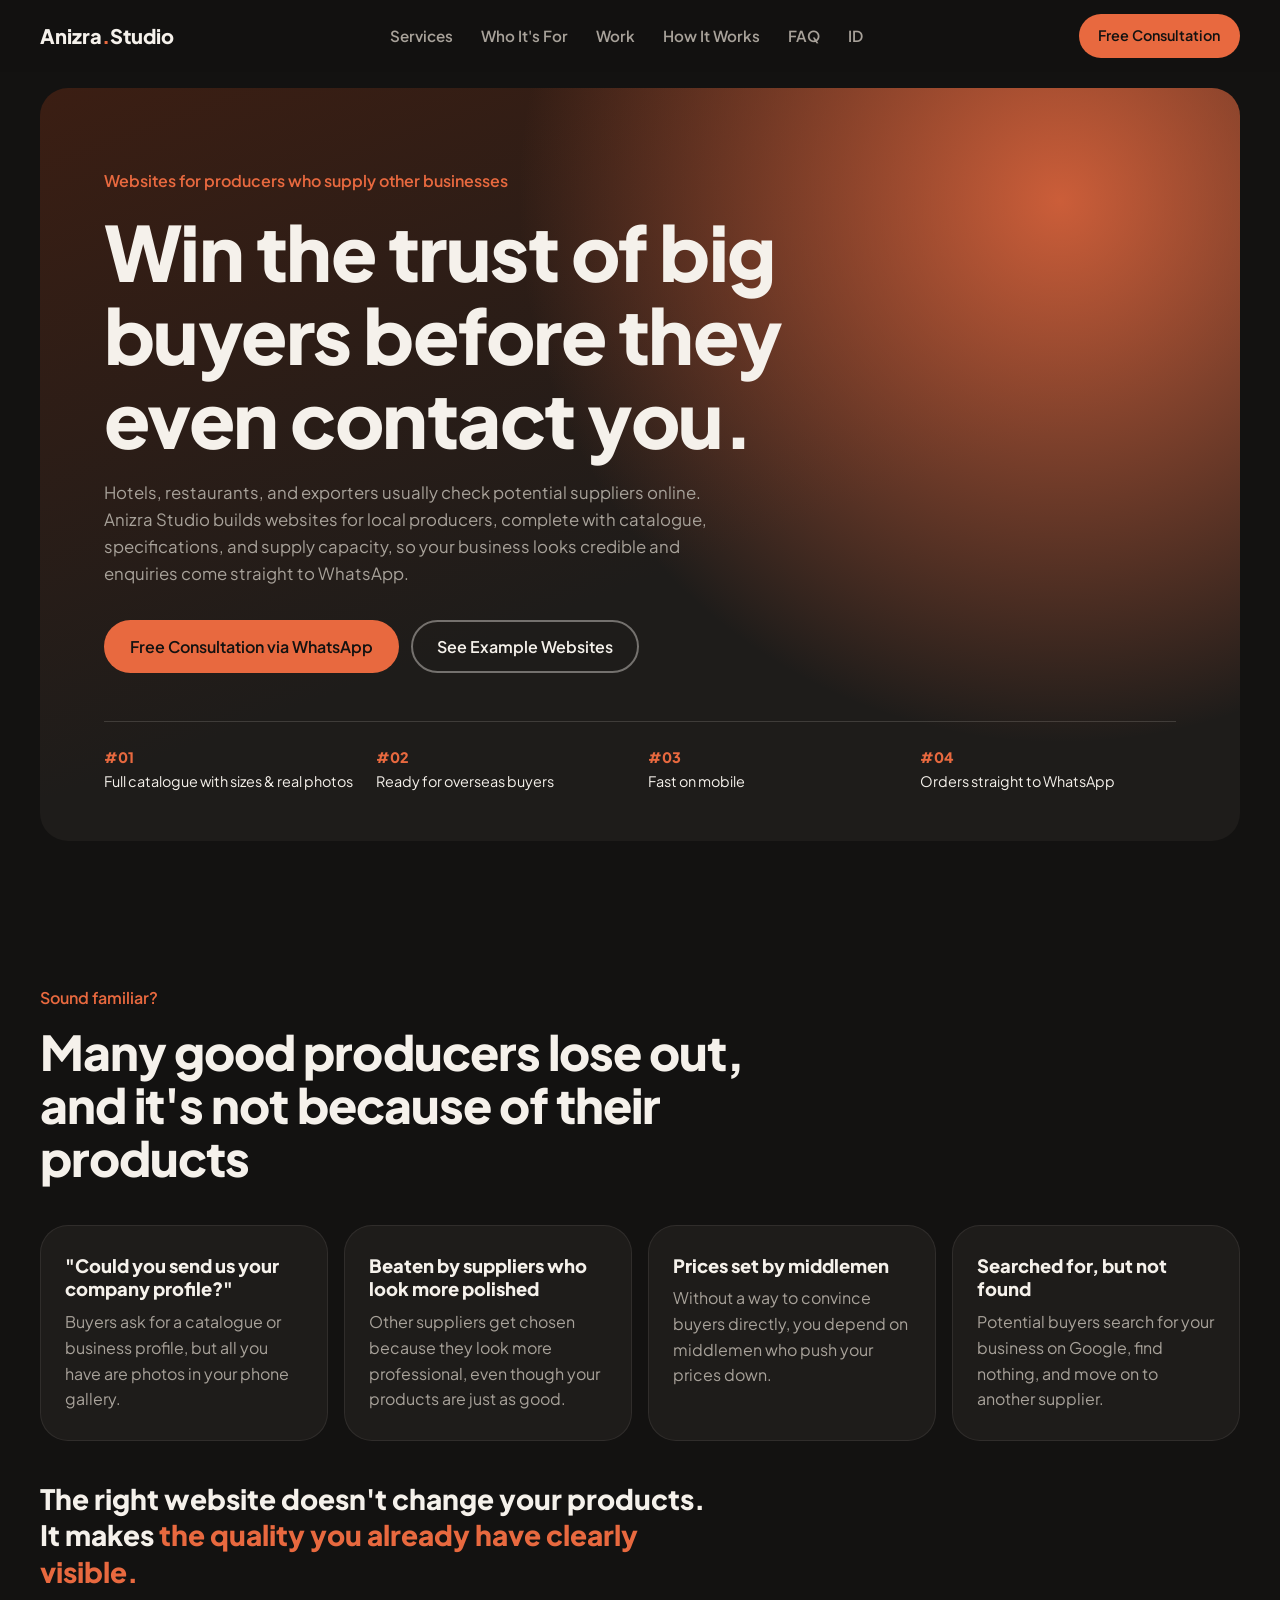
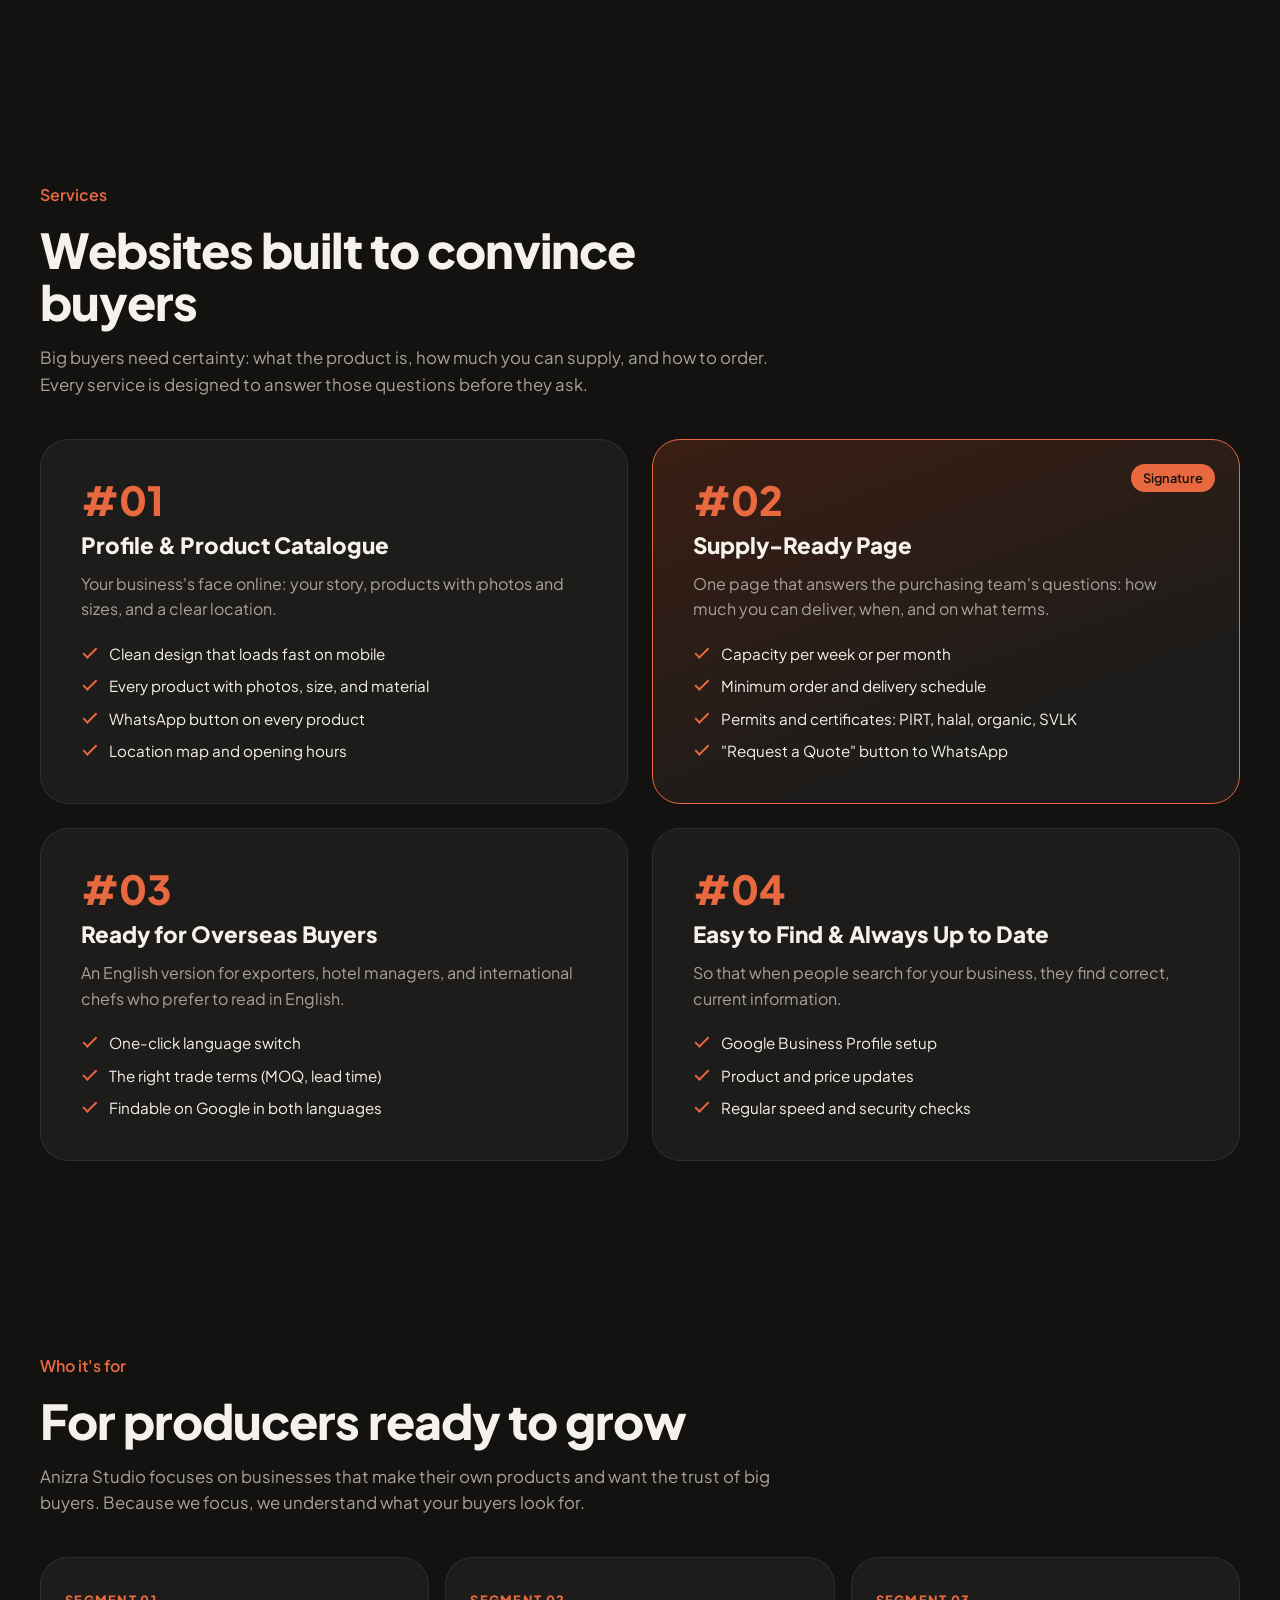
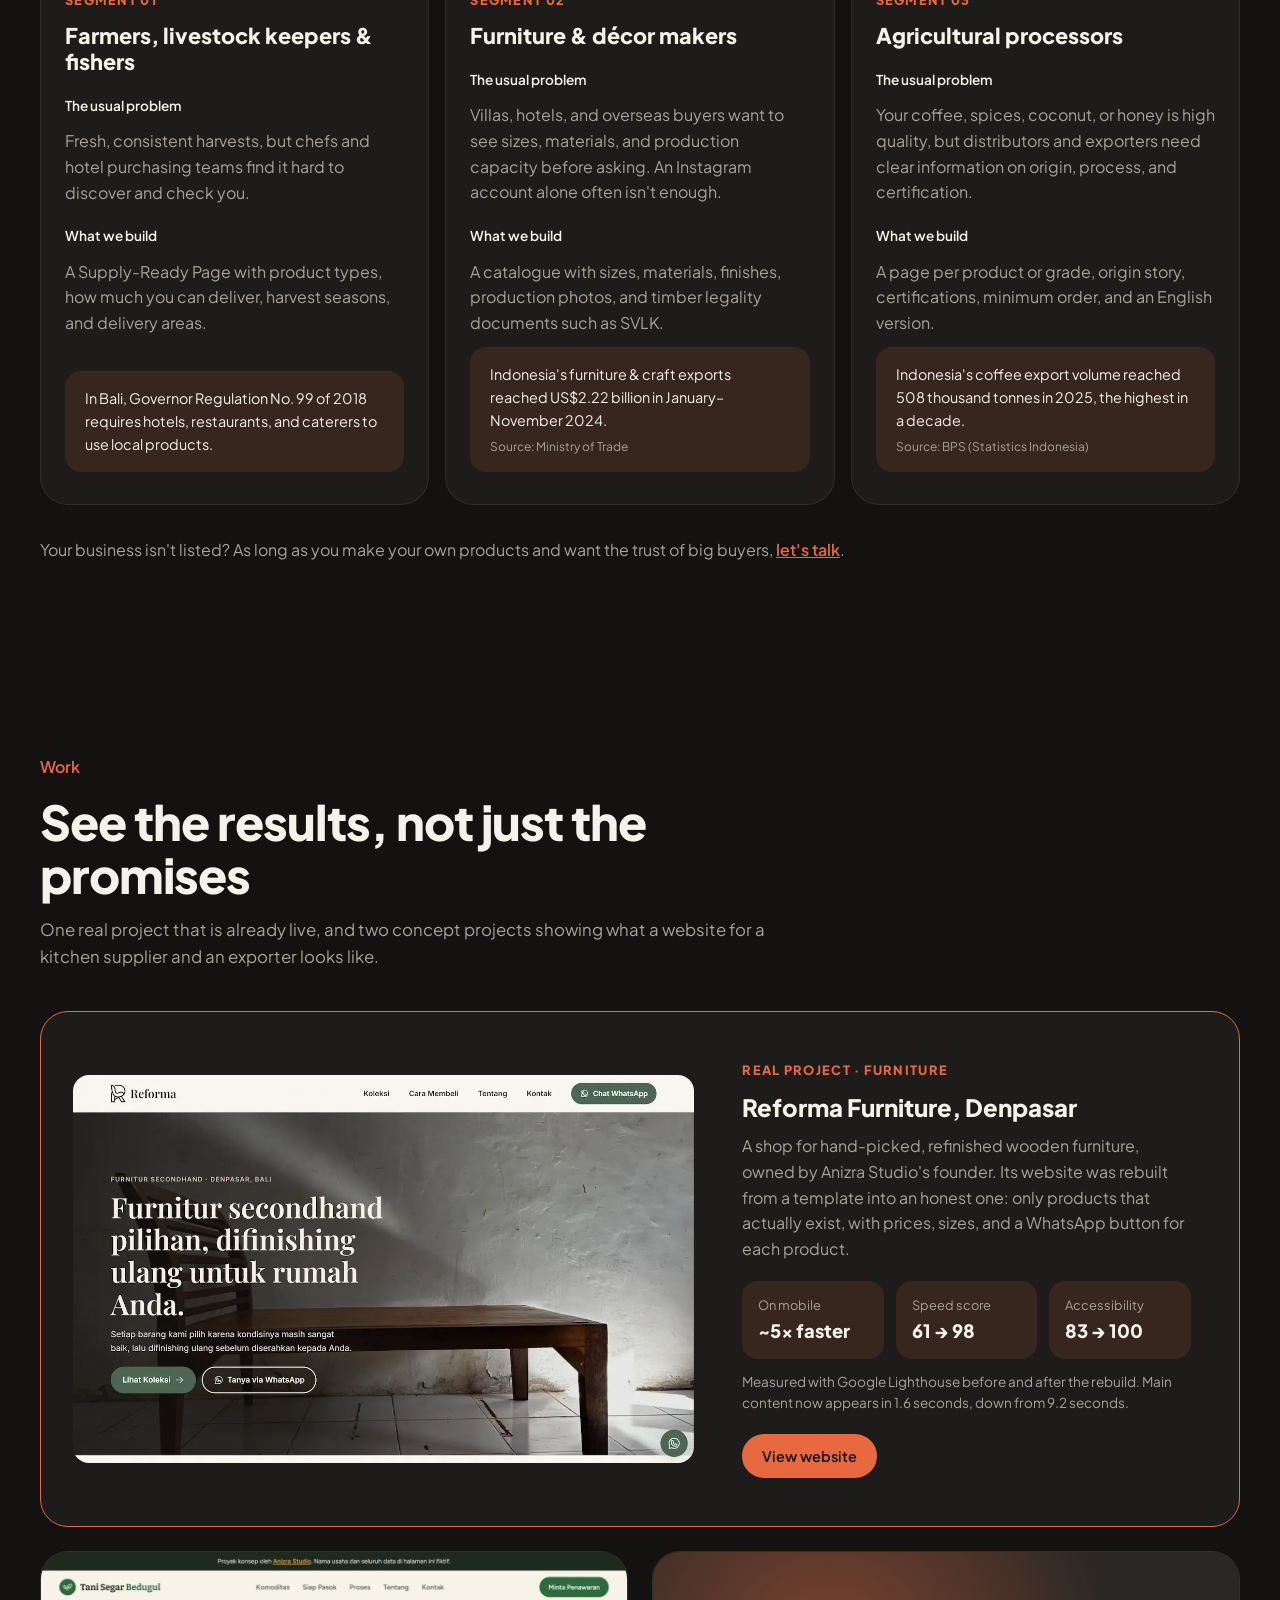
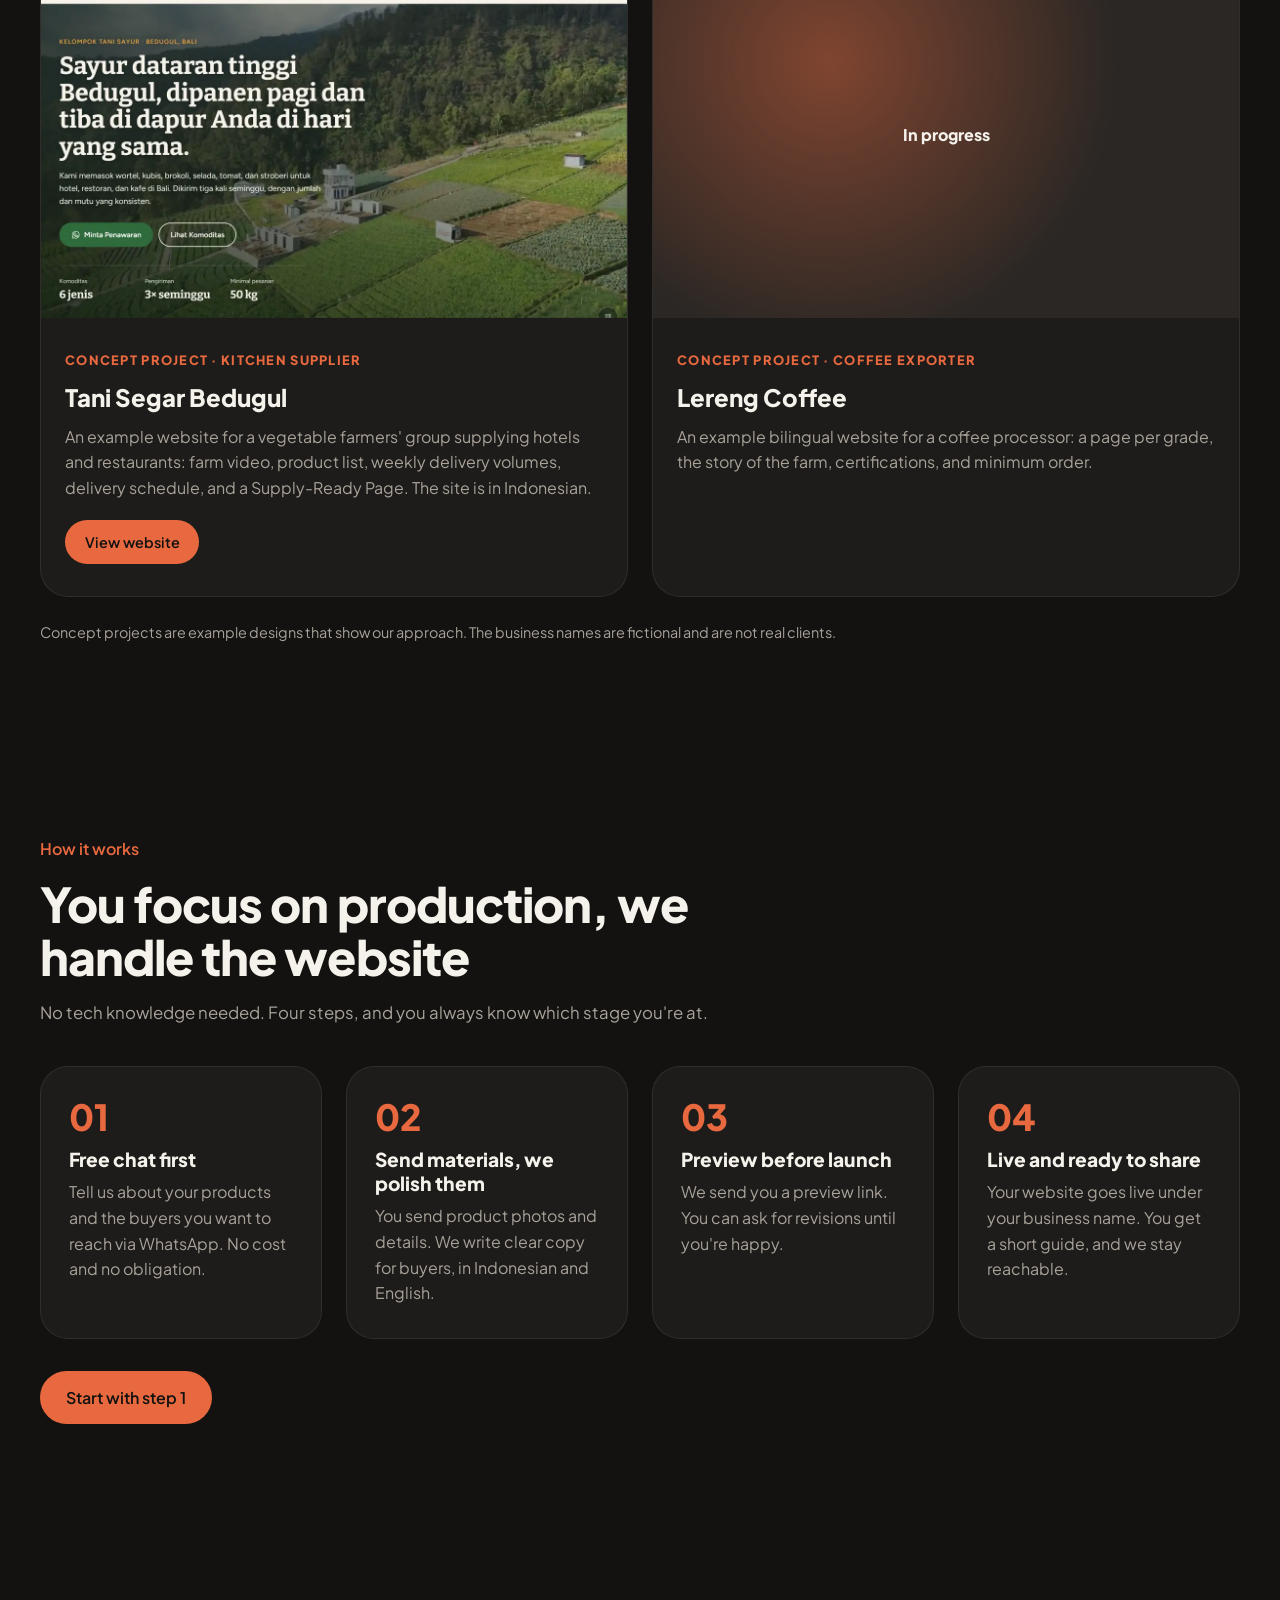
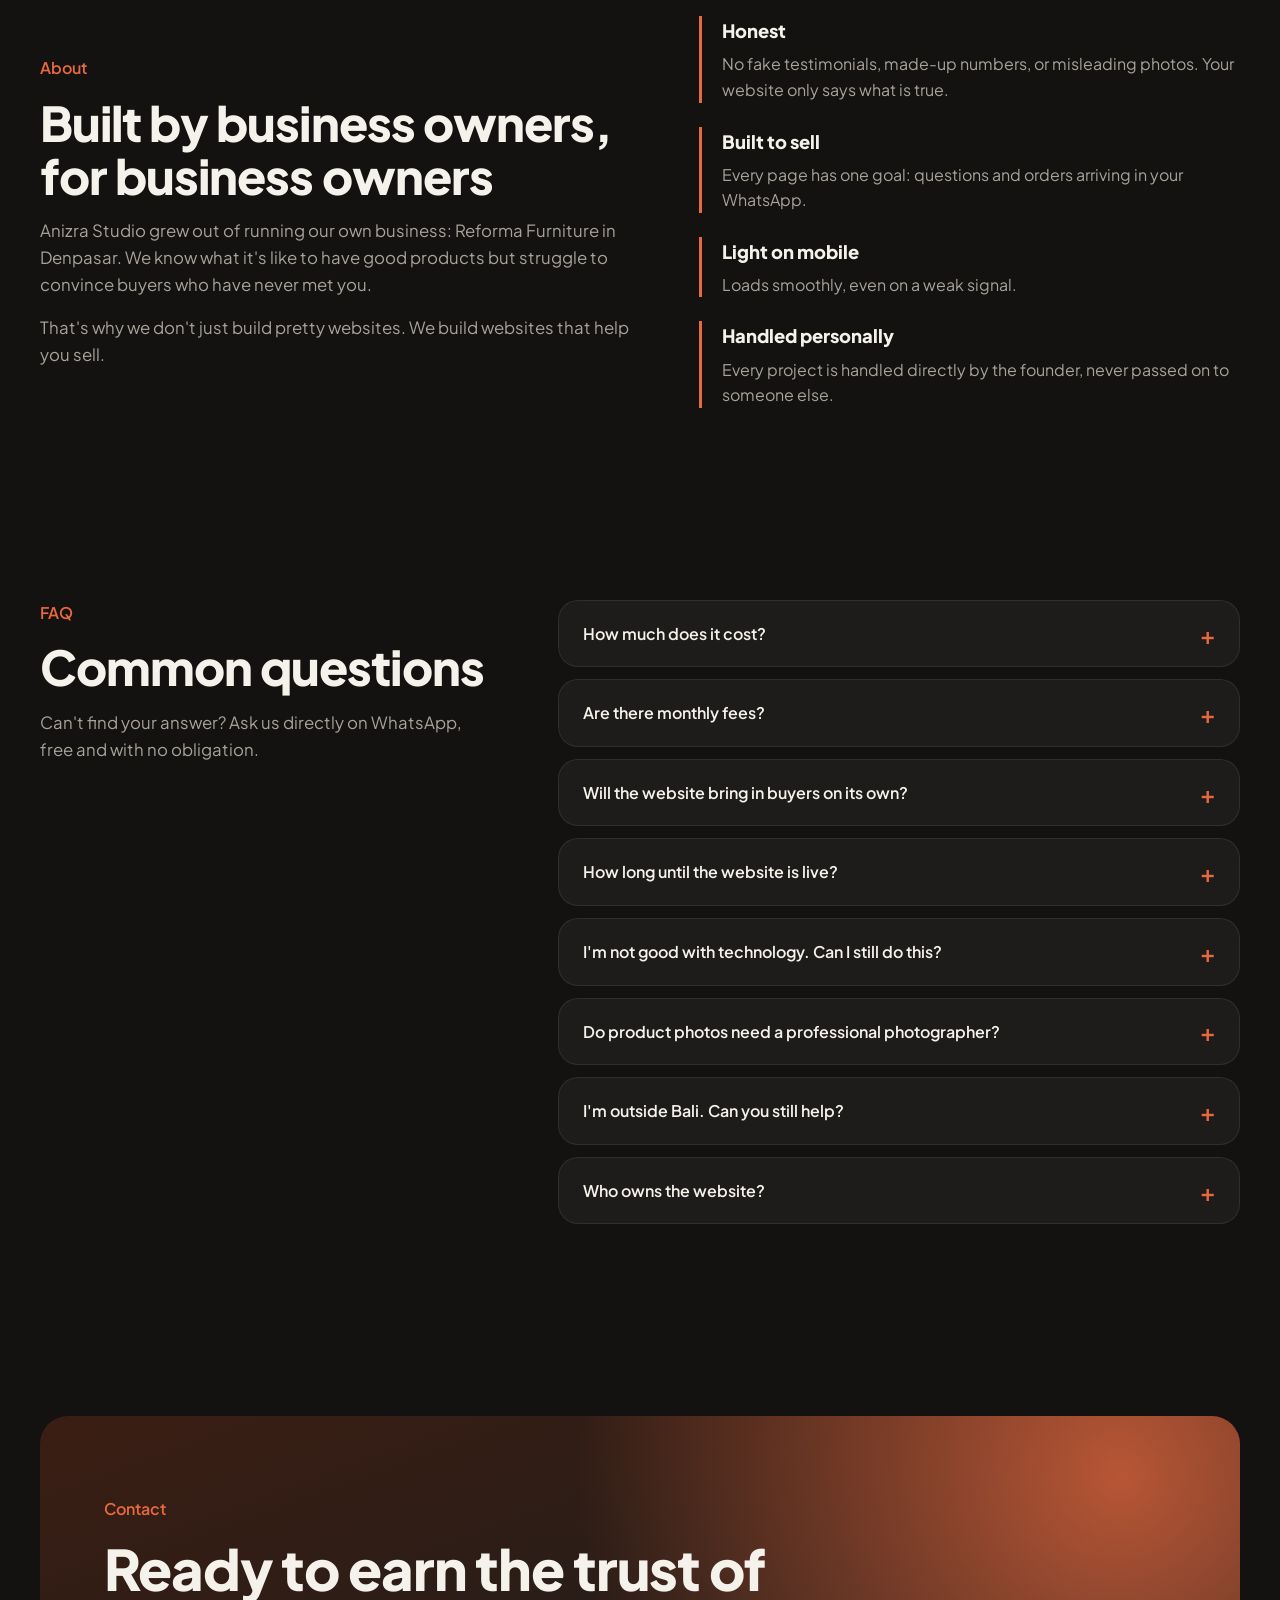
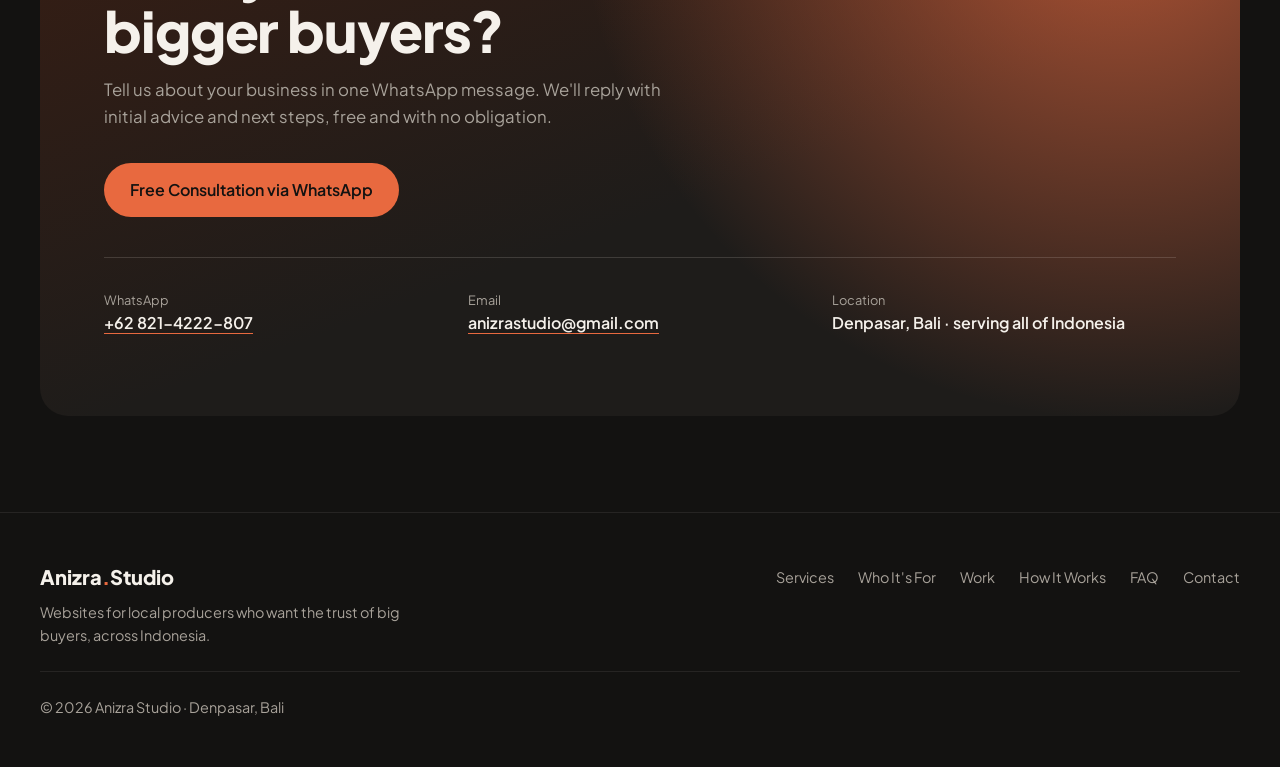
==== en/index.html @ 873079e7 "Tambah versi bahasa Inggris, robots.txt, dan sitemap" ====
<!DOCTYPE html>
<html lang="en">

<head>
    <meta charset="UTF-8">
    <meta name="viewport" content="width=device-width, initial-scale=1.0">
    <title>Anizra Studio | Websites for Indonesian Local Producers</title>
    <meta name="description" content="Anizra Studio builds websites for local producers, from farmers and craftspeople to agricultural processors, so hotels, restaurants, and exporters trust them.">
    <link rel="canonical" href="https://anizrastudio.github.io/en/">
    <link rel="alternate" hreflang="id" href="https://anizrastudio.github.io/">
    <link rel="alternate" hreflang="en" href="https://anizrastudio.github.io/en/">
    <link rel="alternate" hreflang="x-default" href="https://anizrastudio.github.io/">
    <meta name="theme-color" content="#131211">
    <link rel="icon" href="../assets/img/favicon.svg" type="image/svg+xml">

    <!-- Link preview (WhatsApp, Facebook, LinkedIn) -->
    <meta property="og:type" content="website">
    <meta property="og:site_name" content="Anizra Studio">
    <meta property="og:title" content="Anizra Studio | Websites for Indonesian Local Producers">
    <meta property="og:description" content="Websites that make hotels, restaurants, and exporters trust your products. Free consultation via WhatsApp.">
    <meta property="og:url" content="https://anizrastudio.github.io/en/">
    <meta property="og:image" content="https://anizrastudio.github.io/assets/img/og-image.jpg">
    <meta property="og:image:width" content="1200">
    <meta property="og:image:height" content="630">
    <meta property="og:image:alt" content="Anizra Studio: win the trust of big buyers before they even contact you.">
    <meta property="og:locale" content="en_US">
    <meta property="og:locale:alternate" content="id_ID">
    <meta name="twitter:card" content="summary_large_image">

    <link rel="preconnect" href="https://fonts.googleapis.com">
    <link rel="preconnect" href="https://fonts.gstatic.com" crossorigin>
    <link rel="stylesheet" href="https://fonts.googleapis.com/css2?family=Plus+Jakarta+Sans:wght@400;600;800&display=swap">
    <link rel="stylesheet" href="../css/styles.css">
    <script src="../js/main.js" defer></script>

    <script type="application/ld+json">
    {
      "@context": "https://schema.org",
      "@type": "ProfessionalService",
      "name": "Anizra Studio",
      "description": "Website design for local producers, so hotels, restaurants, and exporters trust them.",
      "url": "https://anizrastudio.github.io/en/",
      "image": "https://anizrastudio.github.io/assets/img/og-image.jpg",
      "telephone": "+628214222807",
      "email": "anizrastudio@gmail.com",
      "address": {
        "@type": "PostalAddress",
        "addressLocality": "Denpasar",
        "addressRegion": "Bali",
        "addressCountry": "ID"
      },
      "areaServed": "ID"
    }
    </script>
</head>

<body>
    <header class="site-header">
        <div class="container site-header__inner">
            <a href="#top" class="brand">Anizra<span class="brand__dot">.</span>Studio</a>

            <nav class="site-nav" id="site-nav" aria-label="Main menu">
                <a href="#services">Services</a>
                <a href="#who-its-for">Who It's For</a>
                <a href="#work">Work</a>
                <a href="#how-it-works">How It Works</a>
                <a href="#faq">FAQ</a>
                <a href="../" lang="id" hreflang="id">ID</a>
            </nav>

            <div class="header-actions">
                <a class="btn btn--primary btn--small" href="https://wa.me/628214222807?text=Hello%20Anizra%20Studio%2C%20I%27d%20like%20a%20free%20consultation%20about%20a%20website%20for%20my%20business." target="_blank" rel="noopener noreferrer">Free<span class="hide-sm">&nbsp;Consultation</span></a>

                <button class="menu-toggle" type="button" aria-label="Menu" aria-expanded="false" aria-controls="site-nav">
                    <span class="menu-toggle__bar"></span>
                    <span class="menu-toggle__bar"></span>
                    <span class="menu-toggle__bar"></span>
                </button>
            </div>
        </div>
    </header>

    <main>
        <section class="hero" id="top">
            <div class="container">
                <div class="hero__card">
                    <p class="eyebrow">Websites for producers who supply other businesses</p>
                    <h1 class="hero__title">Win the trust of big buyers before they even contact you.</h1>
                    <p class="hero__lead">Hotels, restaurants, and exporters usually check potential suppliers online. Anizra Studio builds websites for local producers, complete with catalogue, specifications, and supply capacity, so your business looks credible and enquiries come straight to WhatsApp.</p>

                    <div class="hero__actions">
                        <a class="btn btn--primary" href="https://wa.me/628214222807?text=Hello%20Anizra%20Studio%2C%20I%27d%20like%20a%20free%20consultation%20about%20a%20website%20for%20my%20business." target="_blank" rel="noopener noreferrer">Free Consultation via WhatsApp</a>
                        <a class="btn btn--ghost" href="#work">See Example Websites</a>
                    </div>

                    <ul class="hero__points">
                        <li><span>#01</span> Full catalogue with sizes &amp; real photos</li>
                        <li><span>#02</span> Ready for overseas buyers</li>
                        <li><span>#03</span> Fast on mobile</li>
                        <li><span>#04</span> Orders straight to WhatsApp</li>
                    </ul>
                </div>
            </div>
        </section>

        <section id="problems">
            <div class="container">
                <div class="section-head">
                    <p class="eyebrow">Sound familiar?</p>
                    <h2>Many good producers lose out, and it's not because of their products</h2>
                </div>

                <ul class="problems">
                    <li class="problem-card">
                        <h3>"Could you send us your company profile?"</h3>
                        <p>Buyers ask for a catalogue or business profile, but all you have are photos in your phone gallery.</p>
                    </li>
                    <li class="problem-card">
                        <h3>Beaten by suppliers who look more polished</h3>
                        <p>Other suppliers get chosen because they look more professional, even though your products are just as good.</p>
                    </li>
                    <li class="problem-card">
                        <h3>Prices set by middlemen</h3>
                        <p>Without a way to convince buyers directly, you depend on middlemen who push your prices down.</p>
                    </li>
                    <li class="problem-card">
                        <h3>Searched for, but not found</h3>
                        <p>Potential buyers search for your business on Google, find nothing, and move on to another supplier.</p>
                    </li>
                </ul>

                <p class="problems-note">The right website doesn't change your products. It makes <span>the quality you already have clearly visible.</span></p>
            </div>
        </section>

        <section id="services">
            <div class="container">
                <div class="section-head">
                    <p class="eyebrow">Services</p>
                    <h2>Websites built to convince buyers</h2>
                    <p class="section-head__lead">Big buyers need certainty: what the product is, how much you can supply, and how to order. Every service is designed to answer those questions before they ask.</p>
                </div>

                <ul class="services">
                    <li class="service-card">
                        <span class="service-card__num" aria-hidden="true">#01</span>
                        <h3>Profile &amp; Product Catalogue</h3>
                        <p>Your business's face online: your story, products with photos and sizes, and a clear location.</p>
                        <ul class="checklist">
                            <li>Clean design that loads fast on mobile</li>
                            <li>Every product with photos, size, and material</li>
                            <li>WhatsApp button on every product</li>
                            <li>Location map and opening hours</li>
                        </ul>
                    </li>

                    <li class="service-card service-card--featured">
                        <span class="badge">Signature</span>
                        <span class="service-card__num" aria-hidden="true">#02</span>
                        <h3>Supply-Ready Page</h3>
                        <p>One page that answers the purchasing team's questions: how much you can deliver, when, and on what terms.</p>
                        <ul class="checklist">
                            <li>Capacity per week or per month</li>
                            <li>Minimum order and delivery schedule</li>
                            <li>Permits and certificates: PIRT, halal, organic, SVLK</li>
                            <li>"Request a Quote" button to WhatsApp</li>
                        </ul>
                    </li>

                    <li class="service-card">
                        <span class="service-card__num" aria-hidden="true">#03</span>
                        <h3>Ready for Overseas Buyers</h3>
                        <p>An English version for exporters, hotel managers, and international chefs who prefer to read in English.</p>
                        <ul class="checklist">
                            <li>One-click language switch</li>
                            <li>The right trade terms (MOQ, lead time)</li>
                            <li>Findable on Google in both languages</li>
                        </ul>
                    </li>

                    <li class="service-card">
                        <span class="service-card__num" aria-hidden="true">#04</span>
                        <h3>Easy to Find &amp; Always Up to Date</h3>
                        <p>So that when people search for your business, they find correct, current information.</p>
                        <ul class="checklist">
                            <li>Google Business Profile setup</li>
                            <li>Product and price updates</li>
                            <li>Regular speed and security checks</li>
                        </ul>
                    </li>
                </ul>
            </div>
        </section>

        <section id="who-its-for">
            <div class="container">
                <div class="section-head">
                    <p class="eyebrow">Who it's for</p>
                    <h2>For producers ready to grow</h2>
                    <p class="section-head__lead">Anizra Studio focuses on businesses that make their own products and want the trust of big buyers. Because we focus, we understand what your buyers look for.</p>
                </div>

                <ul class="segments">
                    <li class="segment-card">
                        <p class="segment-card__tag">Segment 01</p>
                        <h3>Farmers, livestock keepers &amp; fishers</h3>
                        <p class="segment-card__label">The usual problem</p>
                        <p>Fresh, consistent harvests, but chefs and hotel purchasing teams find it hard to discover and check you.</p>
                        <p class="segment-card__label">What we build</p>
                        <p>A Supply-Ready Page with product types, how much you can deliver, harvest seasons, and delivery areas.</p>
                        <p class="segment-card__fact">In Bali, Governor Regulation No. 99 of 2018 requires hotels, restaurants, and caterers to use local products.</p>
                    </li>

                    <li class="segment-card">
                        <p class="segment-card__tag">Segment 02</p>
                        <h3>Furniture &amp; décor makers</h3>
                        <p class="segment-card__label">The usual problem</p>
                        <p>Villas, hotels, and overseas buyers want to see sizes, materials, and production capacity before asking. An Instagram account alone often isn't enough.</p>
                        <p class="segment-card__label">What we build</p>
                        <p>A catalogue with sizes, materials, finishes, production photos, and timber legality documents such as SVLK.</p>
                        <p class="segment-card__fact">Indonesia's furniture &amp; craft exports reached US$2.22 billion in January–November 2024. <small>Source: Ministry of Trade</small></p>
                    </li>

                    <li class="segment-card">
                        <p class="segment-card__tag">Segment 03</p>
                        <h3>Agricultural processors</h3>
                        <p class="segment-card__label">The usual problem</p>
                        <p>Your coffee, spices, coconut, or honey is high quality, but distributors and exporters need clear information on origin, process, and certification.</p>
                        <p class="segment-card__label">What we build</p>
                        <p>A page per product or grade, origin story, certifications, minimum order, and an English version.</p>
                        <p class="segment-card__fact">Indonesia's coffee export volume reached 508 thousand tonnes in 2025, the highest in a decade. <small>Source: BPS (Statistics Indonesia)</small></p>
                    </li>
                </ul>

                <p class="segments-note">Your business isn't listed? As long as you make your own products and want the trust of big buyers, <a href="https://wa.me/628214222807?text=Hello%20Anizra%20Studio%2C%20I%27d%20like%20a%20free%20consultation%20about%20a%20website%20for%20my%20business." target="_blank" rel="noopener noreferrer">let's talk</a>.</p>
            </div>
        </section>

        <section id="work">
            <div class="container">
                <div class="section-head">
                    <p class="eyebrow">Work</p>
                    <h2>See the results, not just the promises</h2>
                    <p class="section-head__lead">One real project that is already live, and two concept projects showing what a website for a kitchen supplier and an exporter looks like.</p>
                </div>

                <div class="works">
                    <article class="work-card work-card--featured">
                        <div class="work-card__media">
                            <img src="../assets/img/reforma.webp" alt="Homepage of the Reforma Furniture website" width="1200" height="750" loading="lazy">
                        </div>
                        <div class="work-card__body">
                            <p class="work-card__tag">Real project · Furniture</p>
                            <h3>Reforma Furniture, Denpasar</h3>
                            <p>A shop for hand-picked, refinished wooden furniture, owned by Anizra Studio's founder. Its website was rebuilt from a template into an honest one: only products that actually exist, with prices, sizes, and a WhatsApp button for each product.</p>

                            <dl class="work-stats">
                                <div>
                                    <dt>On mobile</dt>
                                    <dd>~5× faster</dd>
                                </div>
                                <div>
                                    <dt>Speed score</dt>
                                    <dd>61 → 98</dd>
                                </div>
                                <div>
                                    <dt>Accessibility</dt>
                                    <dd>83 → 100</dd>
                                </div>
                            </dl>
                            <p class="work-card__note">Measured with Google Lighthouse before and after the rebuild. Main content now appears in 1.6 seconds, down from 9.2 seconds.</p>

                            <div class="work-card__links">
                                <a class="btn btn--primary btn--small" href="https://anizrastudio.github.io/reforma-furniture/" target="_blank" rel="noopener noreferrer">View website</a>
                            </div>
                        </div>
                    </article>

                    <article class="work-card">
                        <div class="work-card__media">
                            <img src="../assets/img/tani-segar.webp" alt="Homepage of the Tani Segar Bedugul concept website" width="1200" height="750" loading="lazy">
                        </div>
                        <div class="work-card__body">
                            <p class="work-card__tag">Concept project · Kitchen supplier</p>
                            <h3>Tani Segar Bedugul</h3>
                            <p>An example website for a vegetable farmers' group supplying hotels and restaurants: farm video, product list, weekly delivery volumes, delivery schedule, and a Supply-Ready Page. The site is in Indonesian.</p>
                            <div class="work-card__links">
                                <a class="btn btn--primary btn--small" href="https://anizrastudio.github.io/tani-segar-bedugul/" target="_blank" rel="noopener noreferrer">View website</a>
                            </div>
                        </div>
                    </article>

                    <article class="work-card">
                        <div class="work-card__placeholder">In progress</div>
                        <div class="work-card__body">
                            <p class="work-card__tag">Concept project · Coffee exporter</p>
                            <h3>Lereng Coffee</h3>
                            <p>An example bilingual website for a coffee processor: a page per grade, the story of the farm, certifications, and minimum order.</p>
                        </div>
                    </article>
                </div>

                <p class="works-note">Concept projects are example designs that show our approach. The business names are fictional and are not real clients.</p>
            </div>
        </section>

        <section id="how-it-works">
            <div class="container">
                <div class="section-head">
                    <p class="eyebrow">How it works</p>
                    <h2>You focus on production, we handle the website</h2>
                    <p class="section-head__lead">No tech knowledge needed. Four steps, and you always know which stage you're at.</p>
                </div>

                <ol class="steps">
                    <li class="step">
                        <h3>Free chat first</h3>
                        <p>Tell us about your products and the buyers you want to reach via WhatsApp. No cost and no obligation.</p>
                    </li>
                    <li class="step">
                        <h3>Send materials, we polish them</h3>
                        <p>You send product photos and details. We write clear copy for buyers, in Indonesian and English.</p>
                    </li>
                    <li class="step">
                        <h3>Preview before launch</h3>
                        <p>We send you a preview link. You can ask for revisions until you're happy.</p>
                    </li>
                    <li class="step">
                        <h3>Live and ready to share</h3>
                        <p>Your website goes live under your business name. You get a short guide, and we stay reachable.</p>
                    </li>
                </ol>

                <div class="steps-cta">
                    <a class="btn btn--primary" href="https://wa.me/628214222807?text=Hello%20Anizra%20Studio%2C%20I%27d%20like%20a%20free%20consultation%20about%20a%20website%20for%20my%20business." target="_blank" rel="noopener noreferrer">Start with step 1</a>
                </div>
            </div>
        </section>

        <section id="about">
            <div class="container about">
                <div class="section-head">
                    <p class="eyebrow">About</p>
                    <h2>Built by business owners, for business owners</h2>
                    <p class="section-head__lead">Anizra Studio grew out of running our own business: Reforma Furniture in Denpasar. We know what it's like to have good products but struggle to convince buyers who have never met you.</p>
                    <p class="section-head__lead">That's why we don't just build pretty websites. We build websites that help you sell.</p>
                </div>

                <ul class="principles">
                    <li>
                        <h3>Honest</h3>
                        <p>No fake testimonials, made-up numbers, or misleading photos. Your website only says what is true.</p>
                    </li>
                    <li>
                        <h3>Built to sell</h3>
                        <p>Every page has one goal: questions and orders arriving in your WhatsApp.</p>
                    </li>
                    <li>
                        <h3>Light on mobile</h3>
                        <p>Loads smoothly, even on a weak signal.</p>
                    </li>
                    <li>
                        <h3>Handled personally</h3>
                        <p>Every project is handled directly by the founder, never passed on to someone else.</p>
                    </li>
                </ul>
            </div>
        </section>

        <section id="faq">
            <div class="container faq">
                <div class="section-head">
                    <p class="eyebrow">FAQ</p>
                    <h2>Common questions</h2>
                    <p class="section-head__lead">Can't find your answer? Ask us directly on WhatsApp, free and with no obligation.</p>
                </div>

                <div class="faq__list">
                    <details class="faq__item">
                        <summary>How much does it cost?</summary>
                        <p>The Profile &amp; Catalogue package starts from IDR 1.5 million. For our first 3 clients, we offer an introductory price of IDR 750,000, provided we may show the project as an example of our work. The Supply-Ready Page and English version are priced separately. We send a detailed written quote, with no hidden costs.</p>
                    </details>

                    <details class="faq__item">
                        <summary>Are there monthly fees?</summary>
                        <p>Not required. If you want your website kept up to date, we offer Basic Care at IDR 150,000 per month (regular checks and 2 small changes) and Active Care at IDR 350,000 per month (up to 8 changes, including new products and prices).</p>
                    </details>

                    <details class="faq__item">
                        <summary>Will the website bring in buyers on its own?</summary>
                        <p>Honestly: not automatically. A website makes you trusted when buyers check your business, or when you offer your products to them. Once your website is ready, we give you sample messages for approaching hotels, restaurants, and shops with your website link.</p>
                    </details>

                    <details class="faq__item">
                        <summary>How long until the website is live?</summary>
                        <p>It depends on how complete your materials are, such as photos and product details. We give you a time estimate at the start, after the consultation.</p>
                    </details>

                    <details class="faq__item">
                        <summary>I'm not good with technology. Can I still do this?</summary>
                        <p>Yes. You only need to prepare photos and business information. We take care of the technical side, and you get a simple guide once the website is live.</p>
                    </details>

                    <details class="faq__item">
                        <summary>Do product photos need a professional photographer?</summary>
                        <p>Not necessarily. Bright, tidy photos from a phone are enough. We give you a short guide on how to photograph your products so they look convincing.</p>
                    </details>

                    <details class="faq__item">
                        <summary>I'm outside Bali. Can you still help?</summary>
                        <p>Yes. The whole process runs via WhatsApp and email, so we can work with producers anywhere in Indonesia.</p>
                    </details>

                    <details class="faq__item">
                        <summary>Who owns the website?</summary>
                        <p>You do. The domain is registered in your business's name, and all website files are handed over to you.</p>
                    </details>
                </div>
            </div>
        </section>

        <section id="contact">
            <div class="container">
                <div class="contact-card">
                    <p class="eyebrow">Contact</p>
                    <h2>Ready to earn the trust of bigger buyers?</h2>
                    <p class="contact-card__lead">Tell us about your business in one WhatsApp message. We'll reply with initial advice and next steps, free and with no obligation.</p>
                    <a class="btn btn--primary" href="https://wa.me/628214222807?text=Hello%20Anizra%20Studio%2C%20I%27d%20like%20a%20free%20consultation%20about%20a%20website%20for%20my%20business." target="_blank" rel="noopener noreferrer">Free Consultation via WhatsApp</a>

                    <address class="contact-info">
                        <dl class="contact-list">
                            <div>
                                <dt>WhatsApp</dt>
                                <dd><a href="https://wa.me/628214222807" target="_blank" rel="noopener noreferrer">+62 821-4222-807</a></dd>
                            </div>
                            <div>
                                <dt>Email</dt>
                                <dd><a href="mailto:anizrastudio@gmail.com">anizrastudio@gmail.com</a></dd>
                            </div>
                            <div>
                                <dt>Location</dt>
                                <dd>Denpasar, Bali · serving all of Indonesia</dd>
                            </div>
                        </dl>
                    </address>
                </div>
            </div>
        </section>
    </main>

    <footer class="site-footer">
        <div class="container site-footer__inner">
            <div>
                <a href="#top" class="brand">Anizra<span class="brand__dot">.</span>Studio</a>
                <p class="site-footer__tagline">Websites for local producers who want the trust of big buyers, across Indonesia.</p>
            </div>

            <nav class="site-footer__nav" aria-label="Footer menu">
                <a href="#services">Services</a>
                <a href="#who-its-for">Who It's For</a>
                <a href="#work">Work</a>
                <a href="#how-it-works">How It Works</a>
                <a href="#faq">FAQ</a>
                <a href="#contact">Contact</a>
            </nav>

            <p class="site-footer__copy">&copy; 2026 Anizra Studio · Denpasar, Bali</p>
        </div>
    </footer>
</body>

</html>
---- css/styles.css ----
/* Anizra Studio: design tokens */
:root {
  --color-bg: #131211;        /* hitam arang */
  --color-surface: #1E1C1A;   /* kartu, sedikit lebih terang */
  --color-text: #F5F1EB;      /* putih hangat */
  --color-muted: #A8A29A;     /* teks pendukung */
  --color-accent: #E8693F;    /* oranye terakota */
  --color-on-accent: #131211; /* teks DI ATAS warna aksen */
  --font: 'Plus Jakarta Sans', system-ui, sans-serif;
  --radius-lg: 28px;
}

*, *::before, *::after { box-sizing: border-box; }
* { margin: 0; }
html { scroll-padding-top: 5rem; }
@media (prefers-reduced-motion: no-preference) {
  html { scroll-behavior: smooth; }
} 

body {
  font-family: var(--font);
  background: var(--color-bg);
  color: var(--color-text);
  line-height: 1.6;
}

a { color: inherit; }
img { display: block; max-width: 100%; height: auto; }

.container { width: min(100% - 2.5rem, 1200px); margin-inline: auto; }

h1, h2 { font-weight: 800; line-height: 1.1; }

section { padding-block: 4rem; }
/* ===== Header ===== */
.site-header {
  position: sticky;
  top: 0;
  z-index: 10;
  background: rgba(19, 18, 17, 0.85);
  backdrop-filter: blur(10px);
}
.site-header__inner {
  display: flex;
  align-items: center;
  justify-content: space-between;
  gap: 1.5rem;
  min-height: 4.5rem;
}
.brand { font-weight: 800; font-size: 1.25rem; text-decoration: none; }
.brand__dot { color: var(--color-accent); }

.site-nav { display: none; }
.site-nav a {
  color: var(--color-muted);
  font-weight: 600;
  font-size: 0.95rem;
  text-decoration: none;
}
.site-nav a:hover { color: var(--color-text); }

/* ===== Tombol ===== */
.btn {
  display: inline-flex;
  align-items: center;
  justify-content: center;
  min-height: 48px;
  padding: 0.75rem 1.5rem;
  border: 2px solid transparent;
  border-radius: 999px;
  font-weight: 600;
  text-decoration: none;
  transition: transform 0.2s, background-color 0.2s;
}
.btn:hover { transform: translateY(-2px); }
.btn--primary { background: var(--color-accent); color: var(--color-on-accent); }
.btn--ghost { border-color: rgba(245, 241, 235, 0.4); }
.btn--ghost:hover { background: rgba(245, 241, 235, 0.1); }
.btn--small { min-height: 44px; padding: 0.5rem 1.1rem; font-size: 0.9rem; }

/* ===== Hero ===== */
.hero { padding-block: 1rem 3rem; }
.hero__card {
  border-radius: var(--radius-lg);
  padding: 3rem 1.5rem 2rem;
  background:
    radial-gradient(circle at 85% 15%, rgba(232, 105, 63, 0.85), transparent 45%),
    linear-gradient(160deg, #3B1E13 0%, var(--color-surface) 60%);
}
.eyebrow { color: var(--color-accent); font-weight: 600; margin-bottom: 1rem; }
.hero__title {
  font-size: clamp(2.25rem, 1.2rem + 4.5vw, 4.75rem);
  letter-spacing: -0.02em;
  max-width: 15ch;
  margin-bottom: 1.25rem;
}
.hero__lead { color: var(--color-muted); font-size: 1.05rem; max-width: 52ch; }
.hero__actions { display: flex; flex-wrap: wrap; gap: 0.75rem; margin-top: 2rem; }
.hero__points {
  list-style: none;
  padding: 1.5rem 0 0;
  margin-top: 3rem;
  border-top: 1px solid rgba(245, 241, 235, 0.15);
  display: grid;
  grid-template-columns: repeat(2, 1fr);
  gap: 1rem;
  font-size: 0.9rem;
}
.hero__points span { display: block; color: var(--color-accent); font-weight: 800; }
/* ===== Tombol menu (HP) ===== */
.header-actions { display: flex; align-items: center; gap: 0.5rem; }

.menu-toggle {
  display: inline-flex;
  flex-direction: column;
  justify-content: center;
  gap: 5px;
  width: 44px;
  height: 44px;
  padding: 0 11px;
  background: none;
  border: 1px solid rgba(245, 241, 235, 0.25);
  border-radius: 999px;
  cursor: pointer;
}
.menu-toggle__bar {
  display: block;
  height: 2px;
  background: var(--color-text);
  border-radius: 2px;
  transition: transform 0.2s, opacity 0.2s;
}
/* Saat menu terbuka: ☰ berubah menjadi ✕ */
.menu-toggle[aria-expanded="true"] .menu-toggle__bar:nth-child(1) { transform: translateY(7px) rotate(45deg); }
.menu-toggle[aria-expanded="true"] .menu-toggle__bar:nth-child(2) { opacity: 0; }
.menu-toggle[aria-expanded="true"] .menu-toggle__bar:nth-child(3) { transform: translateY(-7px) rotate(-45deg); }

.hide-sm { display: none; }
@media (min-width: 400px) {
  .hide-sm { display: inline; }
}

/* Menu terbuka, khusus layar di bawah 900px */
@media (max-width: 899.98px) {
  .site-nav.is-open {
    display: flex;
    flex-direction: column;
    position: absolute;
    top: 100%;
    left: 0;
    right: 0;
    padding: 0.5rem 1.25rem 1.5rem;
    background: var(--color-surface);
    border-bottom: 1px solid rgba(245, 241, 235, 0.15);
  }
  .site-nav.is-open a { padding-block: 0.85rem; font-size: 1.1rem; }
}

/* ===== Judul section (dipakai ulang di semua section) ===== */
.section-head { max-width: 46rem; margin-bottom: 2.5rem; }
.section-head h2 {
  font-size: clamp(1.9rem, 1.2rem + 2.5vw, 3rem);
  letter-spacing: -0.02em;
  margin-bottom: 1rem;
}
.section-head__lead { color: var(--color-muted); font-size: 1.05rem; }

/* ===== Kartu layanan ===== */
.services { list-style: none; padding: 0; display: grid; gap: 1rem; }
.service-card {
  position: relative;
  display: flex;
  flex-direction: column;
  gap: 0.75rem;
  padding: 2rem 1.5rem;
  background: var(--color-surface);
  border: 1px solid rgba(245, 241, 235, 0.08);
  border-radius: var(--radius-lg);
}
.service-card__num { font-size: 2.5rem; font-weight: 800; line-height: 1; color: var(--color-accent); }
.service-card h3 { font-size: 1.4rem; font-weight: 800; line-height: 1.2; }
.service-card p { color: var(--color-muted); }

/* Variasi: kartu yang disorot */
.service-card--featured {
  border-color: var(--color-accent);
  background: linear-gradient(160deg, #3B1E13 0%, var(--color-surface) 70%);
}
.badge {
  position: absolute;
  top: 1.5rem;
  right: 1.5rem;
  padding: 0.25rem 0.75rem;
  border-radius: 999px;
  background: var(--color-accent);
  color: var(--color-on-accent);
  font-size: 0.8rem;
  font-weight: 600;
}

/* Daftar dengan tanda centang */
.checklist { list-style: none; padding: 0; margin-top: 0.5rem; display: grid; gap: 0.5rem; font-size: 0.95rem; }
.checklist li { position: relative; padding-left: 1.75rem; }
.checklist li::before {
  content: "";
  position: absolute;
  left: 0.15rem;
  top: 0.4em;
  width: 0.85rem;
  height: 0.45rem;
  border-left: 2px solid var(--color-accent);
  border-bottom: 2px solid var(--color-accent);
  transform: rotate(-45deg);
}
/* ===== Untuk siapa ===== */
.segments {
  list-style: none;
  padding: 0;
  display: grid;
  gap: 1rem;
  grid-template-columns: repeat(auto-fit, minmax(min(100%, 300px), 1fr));
}
.segment-card {
  display: flex;
  flex-direction: column;
  gap: 0.75rem;
  padding: 2rem 1.5rem;
  color: var(--color-muted);
  background: var(--color-surface);
  border: 1px solid rgba(245, 241, 235, 0.08);
  border-radius: var(--radius-lg);
}
.segment-card__tag, .work-card__tag {
  color: var(--color-accent);
  font-size: 0.8rem;
  font-weight: 800;
  letter-spacing: 0.1em;
  text-transform: uppercase;
}
.segment-card h3 { color: var(--color-text); font-size: 1.35rem; font-weight: 800; line-height: 1.2; }
.segment-card__label { color: var(--color-text); font-size: 0.85rem; font-weight: 600; margin-top: 0.5rem; }
.segment-card__fact {
  margin-top: auto;
  padding: 1rem 1.25rem;
  border-radius: 16px;
  background: rgba(232, 105, 63, 0.12);
  color: var(--color-text);
  font-size: 0.9rem;
}
.segment-card__fact small { display: block; margin-top: 0.25rem; color: var(--color-muted); }
.segments-note { margin-top: 2rem; color: var(--color-muted); }
.segments-note a { color: var(--color-accent); font-weight: 600; }
/* ===== Karya ===== */
.works { display: grid; gap: 1rem; }
.work-card {
  display: flex;
  flex-direction: column;
  overflow: hidden;
  color: var(--color-muted);
  background: var(--color-surface);
  border: 1px solid rgba(245, 241, 235, 0.08);
  border-radius: var(--radius-lg);
}
.work-card--featured { border-color: var(--color-accent); }
.work-card__media img { width: 100%; aspect-ratio: 16 / 10; object-fit: cover; object-position: top; }
.work-card__placeholder {
  display: grid;
  place-items: center;
  aspect-ratio: 16 / 10;
  background:
    radial-gradient(circle at 30% 30%, rgba(232, 105, 63, 0.45), transparent 60%),
    #2A2724;
  color: var(--color-text);
  font-weight: 800;
}
.work-card__body { display: flex; flex-direction: column; gap: 0.75rem; flex: 1; padding: 2rem 1.5rem; }
.work-card h3 { color: var(--color-text); font-size: 1.5rem; font-weight: 800; line-height: 1.2; }

.work-stats {
  display: grid;
  grid-template-columns: repeat(auto-fit, minmax(7.5rem, 1fr));
  gap: 0.75rem;
  margin-top: 0.5rem;
}
.work-stats div { padding: 0.85rem 1rem; border-radius: 16px; background: rgba(232, 105, 63, 0.12); }
.work-stats dt { font-size: 0.8rem; }
.work-stats dd { margin: 0; color: var(--color-text); font-size: 1.15rem; font-weight: 800; }
.work-card__note { font-size: 0.85rem; }
.work-card__links { display: flex; flex-wrap: wrap; gap: 0.75rem; margin-top: auto; padding-top: 0.5rem; }
.works-note { margin-top: 1.5rem; font-size: 0.9rem; color: var(--color-muted); }
/* ===== Cara kerja ===== */
.steps {
  list-style: none;
  padding: 0;
  display: grid;
  gap: 1rem;
  counter-reset: step;
}
.step {
  counter-increment: step;
  position: relative;
  padding: 1.75rem 1.5rem 1.75rem 5rem;
  color: var(--color-muted);
  background: var(--color-surface);
  border: 1px solid rgba(245, 241, 235, 0.08);
  border-radius: var(--radius-lg);
}
.step::before {
  content: counter(step, decimal-leading-zero);
  position: absolute;
  top: 1.6rem;
  left: 1.5rem;
  color: var(--color-accent);
  font-size: 1.75rem;
  font-weight: 800;
  line-height: 1;
}
.step h3 { margin-bottom: 0.5rem; color: var(--color-text); font-size: 1.2rem; font-weight: 800; line-height: 1.25; }
.steps-cta { margin-top: 2rem; }
/* ===== Tentang ===== */
.section-head__lead + .section-head__lead { margin-top: 1rem; }
.principles { list-style: none; padding: 0; display: grid; gap: 1.5rem; }
.principles li {
  padding-left: 1.25rem;
  border-left: 3px solid var(--color-accent);
  color: var(--color-muted);
}
.principles h3 { margin-bottom: 0.35rem; color: var(--color-text); font-size: 1.15rem; font-weight: 800; }
/* ===== FAQ ===== */
.faq__list { display: grid; gap: 0.75rem; }
.faq__item {
  background: var(--color-surface);
  border: 1px solid rgba(245, 241, 235, 0.08);
  border-radius: 20px;
}
.faq__item[open] { border-color: var(--color-accent); }
.faq__item summary {
  display: flex;
  justify-content: space-between;
  align-items: center;
  gap: 1rem;
  padding: 1.25rem 1.5rem;
  font-weight: 600;
  cursor: pointer;
  list-style: none;
}
.faq__item summary::-webkit-details-marker { display: none; }
.faq__item summary::after {
  content: "+";
  flex-shrink: 0;
  color: var(--color-accent);
  font-size: 1.5rem;
  line-height: 1;
  transition: transform 0.2s;
}
.faq__item[open] summary::after { transform: rotate(45deg); }
.faq__item summary:focus-visible { outline: 2px solid var(--color-accent); outline-offset: 2px; border-radius: 20px; }
.faq__item p { padding: 0 1.5rem 1.5rem; color: var(--color-muted); }/* ===== Kontak ===== */
.contact-card {
  padding: 3rem 1.5rem;
  border-radius: var(--radius-lg);
  background:
    radial-gradient(circle at 90% 10%, rgba(232, 105, 63, 0.75), transparent 45%),
    linear-gradient(160deg, #3B1E13 0%, var(--color-surface) 60%);
}
.contact-card h2 {
  max-width: 18ch;
  margin-bottom: 1rem;
  font-size: clamp(2rem, 1.2rem + 3vw, 3.5rem);
  letter-spacing: -0.02em;
}
.contact-card__lead { max-width: 50ch; margin-bottom: 2rem; color: var(--color-muted); font-size: 1.05rem; }
.contact-info { font-style: normal; }
.contact-list {
  display: grid;
  gap: 1.25rem;
  margin-top: 2.5rem;
  padding-top: 2rem;
  border-top: 1px solid rgba(245, 241, 235, 0.15);
}
.contact-list dt { color: var(--color-muted); font-size: 0.8rem; }
.contact-list dd { margin: 0; font-weight: 600; }
.contact-list a { text-decoration-color: var(--color-accent); text-underline-offset: 4px; }

/* ===== Footer ===== */
.site-footer {
  padding-block: 3rem;
  border-top: 1px solid rgba(245, 241, 235, 0.08);
  color: var(--color-muted);
  font-size: 0.9rem;
}
.site-footer__inner { display: grid; gap: 1.5rem; }
.site-footer .brand { color: var(--color-text); }
.site-footer__tagline { max-width: 36ch; margin-top: 0.5rem; }
.site-footer__nav { display: flex; flex-wrap: wrap; gap: 0.25rem 1.5rem; }
.site-footer__nav a { padding-block: 0.35rem; text-decoration: none; }
.site-footer__nav a:hover { color: var(--color-text); }
/* ===== Masalah ===== */
.problems {
  list-style: none;
  padding: 0;
  display: grid;
  gap: 1rem;
  grid-template-columns: repeat(auto-fit, minmax(min(100%, 250px), 1fr));
}
.problem-card {
  padding: 1.75rem 1.5rem;
  color: var(--color-muted);
  background: var(--color-surface);
  border: 1px solid rgba(245, 241, 235, 0.08);
  border-radius: var(--radius-lg);
}
.problem-card h3 { margin-bottom: 0.5rem; color: var(--color-text); font-size: 1.15rem; font-weight: 800; line-height: 1.3; }
.problems-note {
  max-width: 34ch;
  margin-top: 2.5rem;
  font-size: clamp(1.25rem, 1rem + 1vw, 1.75rem);
  font-weight: 800;
  line-height: 1.3;
}
.problems-note span { color: var(--color-accent); }

/* ===== Layar lebar (laptop) ===== */
@media (min-width: 900px) {
  section { padding-block: 6rem; }
  .site-nav { display: flex; gap: 1.75rem; }
  .menu-toggle { display: none; }
  .hero__card { padding: 5rem 4rem 3rem; }
  .hero__points { grid-template-columns: repeat(4, 1fr); }
  .services { grid-template-columns: repeat(2, minmax(0, 1fr)); gap: 1.5rem; }
  .service-card { padding: 2.5rem; }  
  .works { grid-template-columns: repeat(2, minmax(0, 1fr)); gap: 1.5rem; }
  .work-card--featured { grid-column: 1 / -1; display: grid; grid-template-columns: 1.2fr 1fr; }
  .work-card--featured .work-card__media { align-self: center; padding: 2rem 0 2rem 2rem; }
  .work-card--featured .work-card__media img { border-radius: 16px; }  
  .work-card--featured .work-card__body { padding: 3rem; }  
  .steps { grid-template-columns: repeat(4, minmax(0, 1fr)); gap: 1.5rem; }
  .step { padding: 5rem 1.75rem 2rem; }
  .step::before { top: 2rem; left: 1.75rem; font-size: 2.25rem; }  
  .about { display: grid; grid-template-columns: minmax(0, 1.1fr) minmax(0, 1fr); gap: 4rem; align-items: center; }
  .about .section-head { margin-bottom: 0; }  
  .faq { display: grid; grid-template-columns: minmax(0, 0.8fr) minmax(0, 1.2fr); gap: 4rem; align-items: start; }
  .faq .section-head { margin-bottom: 0; }  
  .contact-card { padding: 5rem 4rem; }
  .contact-list { grid-template-columns: repeat(3, minmax(0, 1fr)); }
  .site-footer__inner { grid-template-columns: 1fr auto; align-items: start; }
  .site-footer__copy { grid-column: 1 / -1; padding-top: 1.5rem; border-top: 1px solid rgba(245, 241, 235, 0.08); }
}
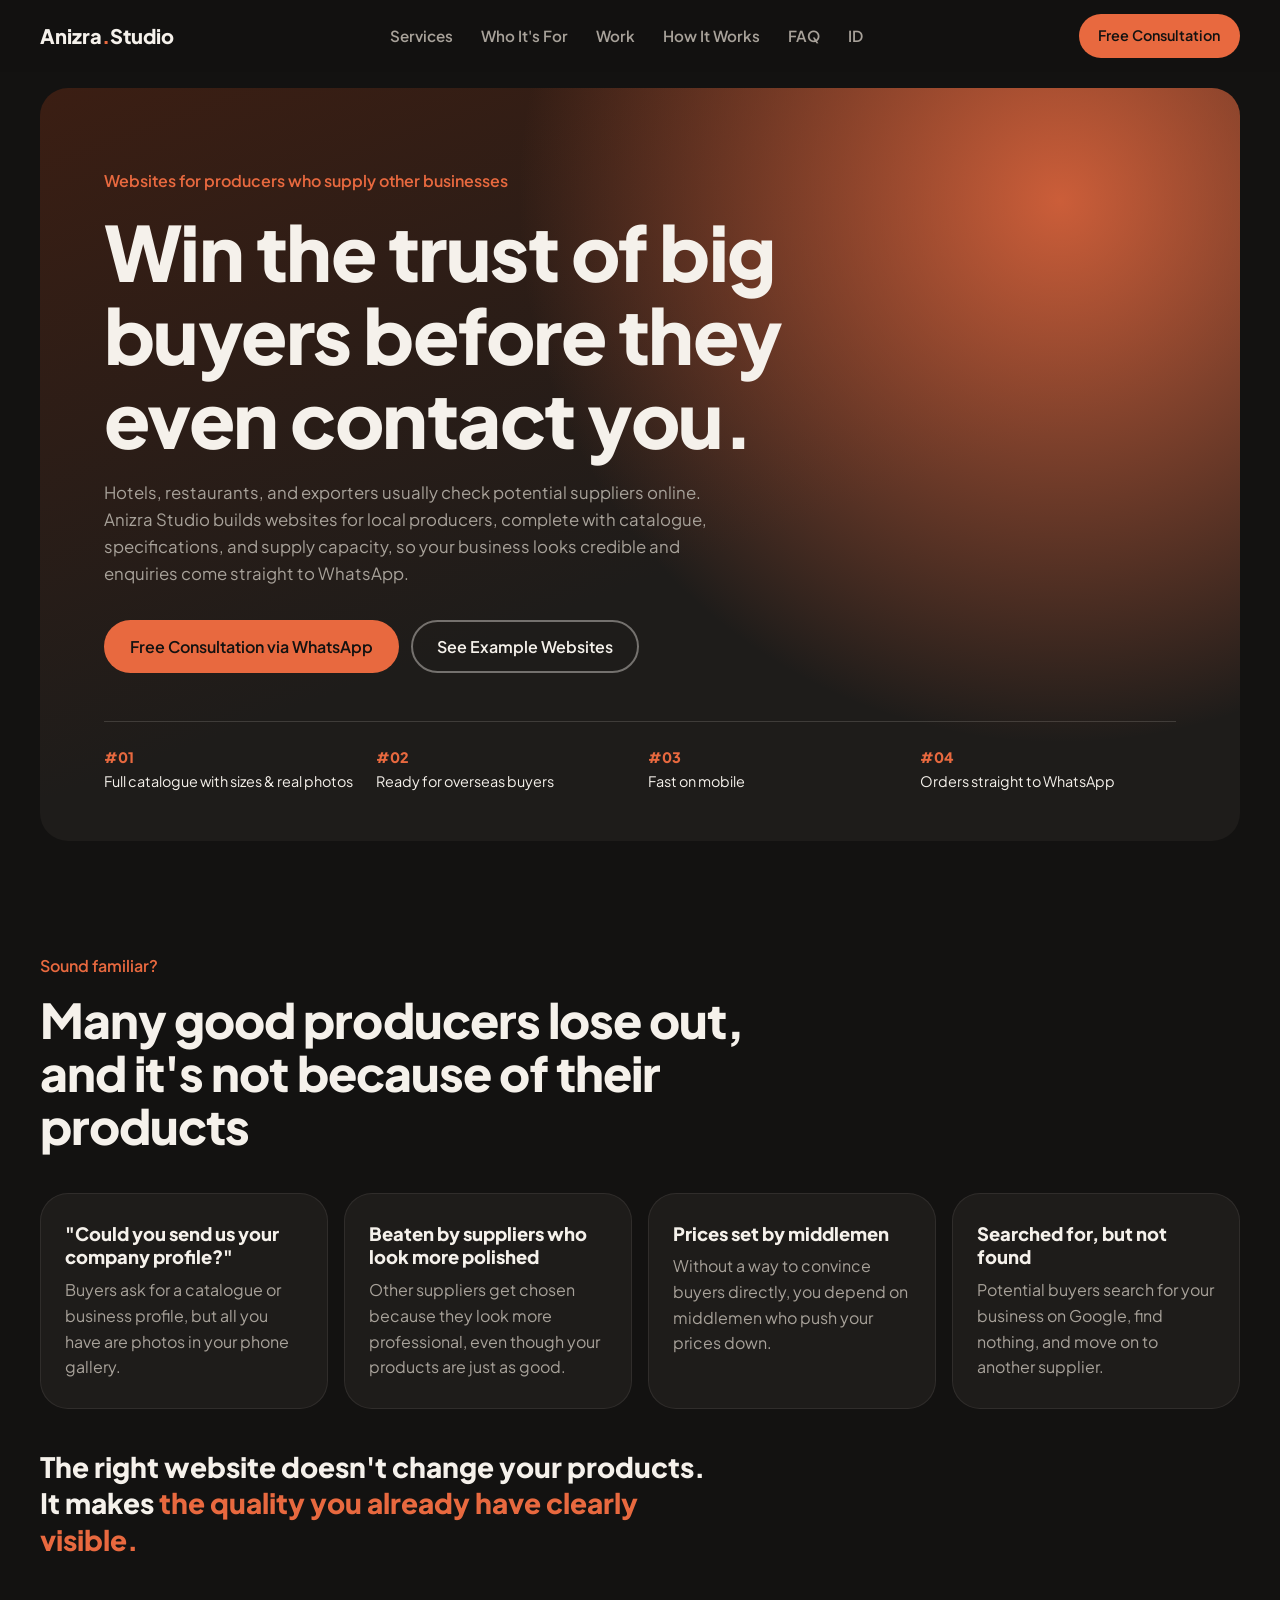
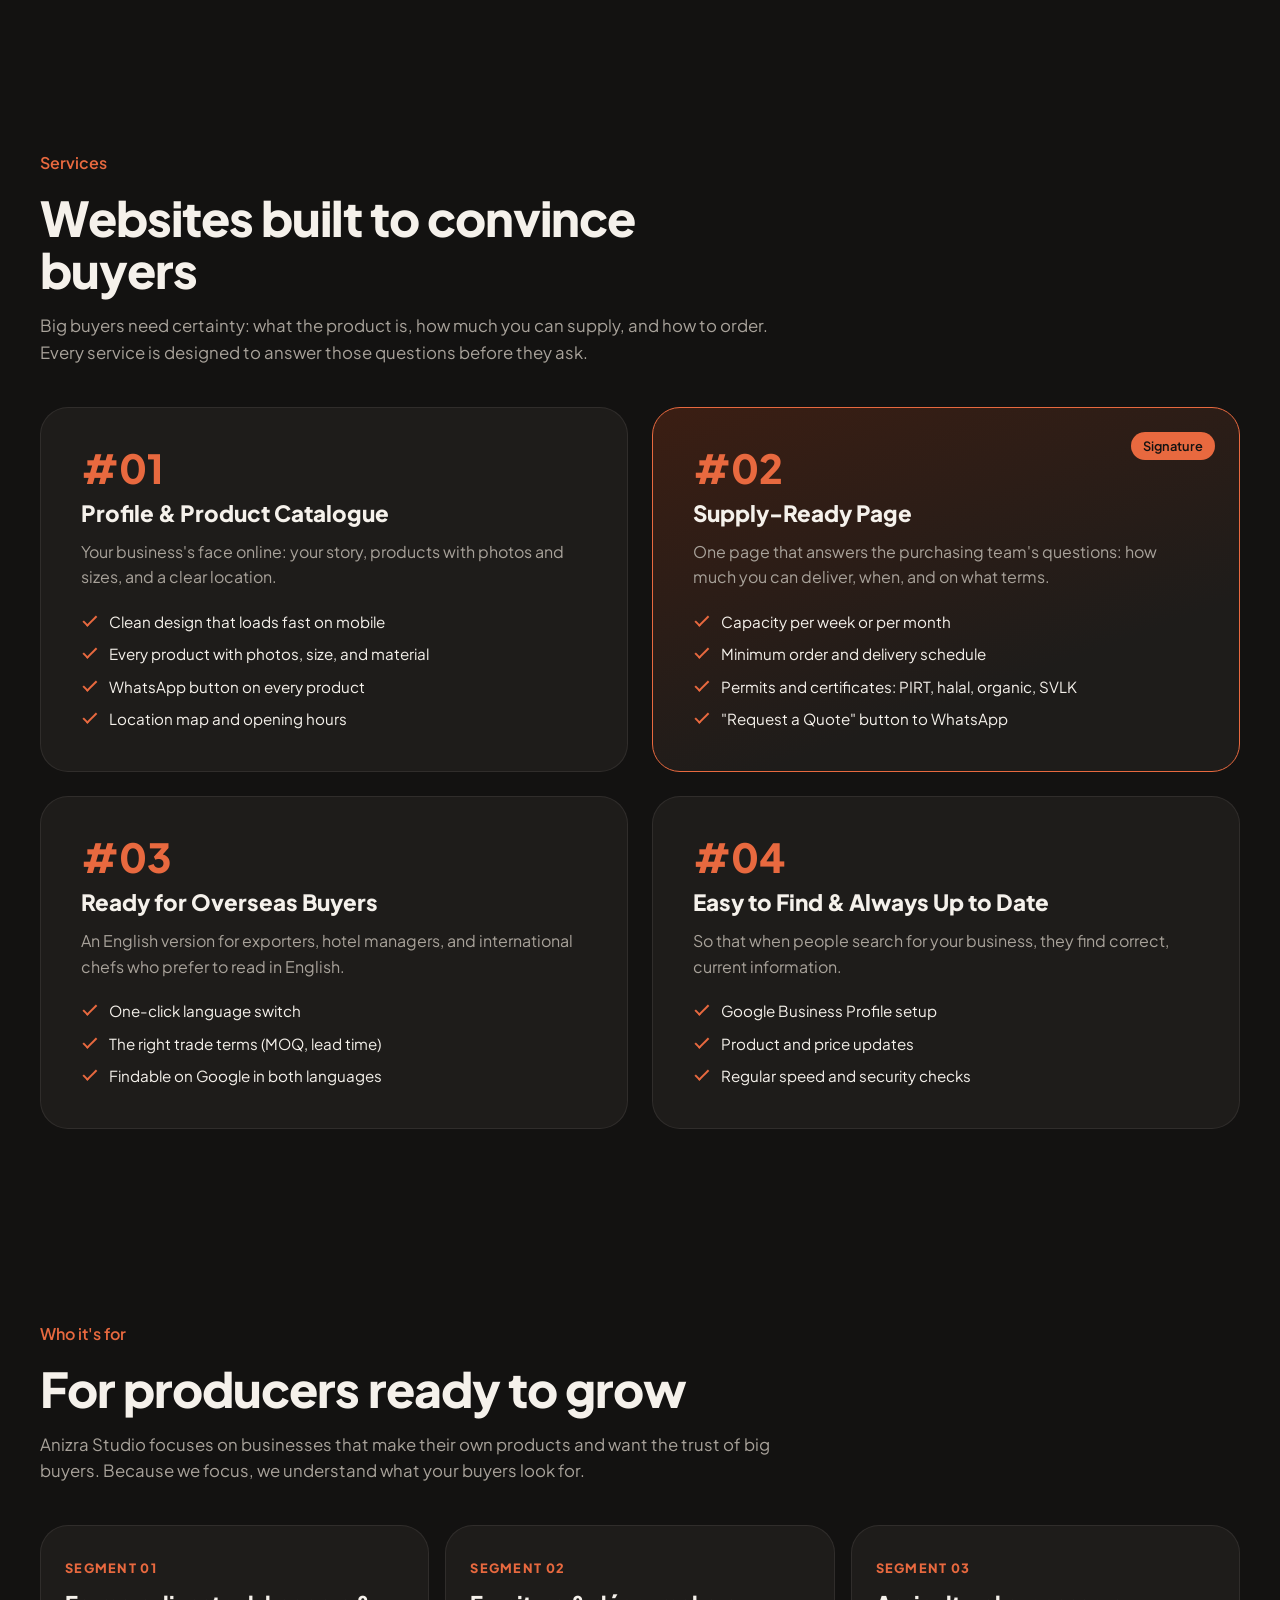
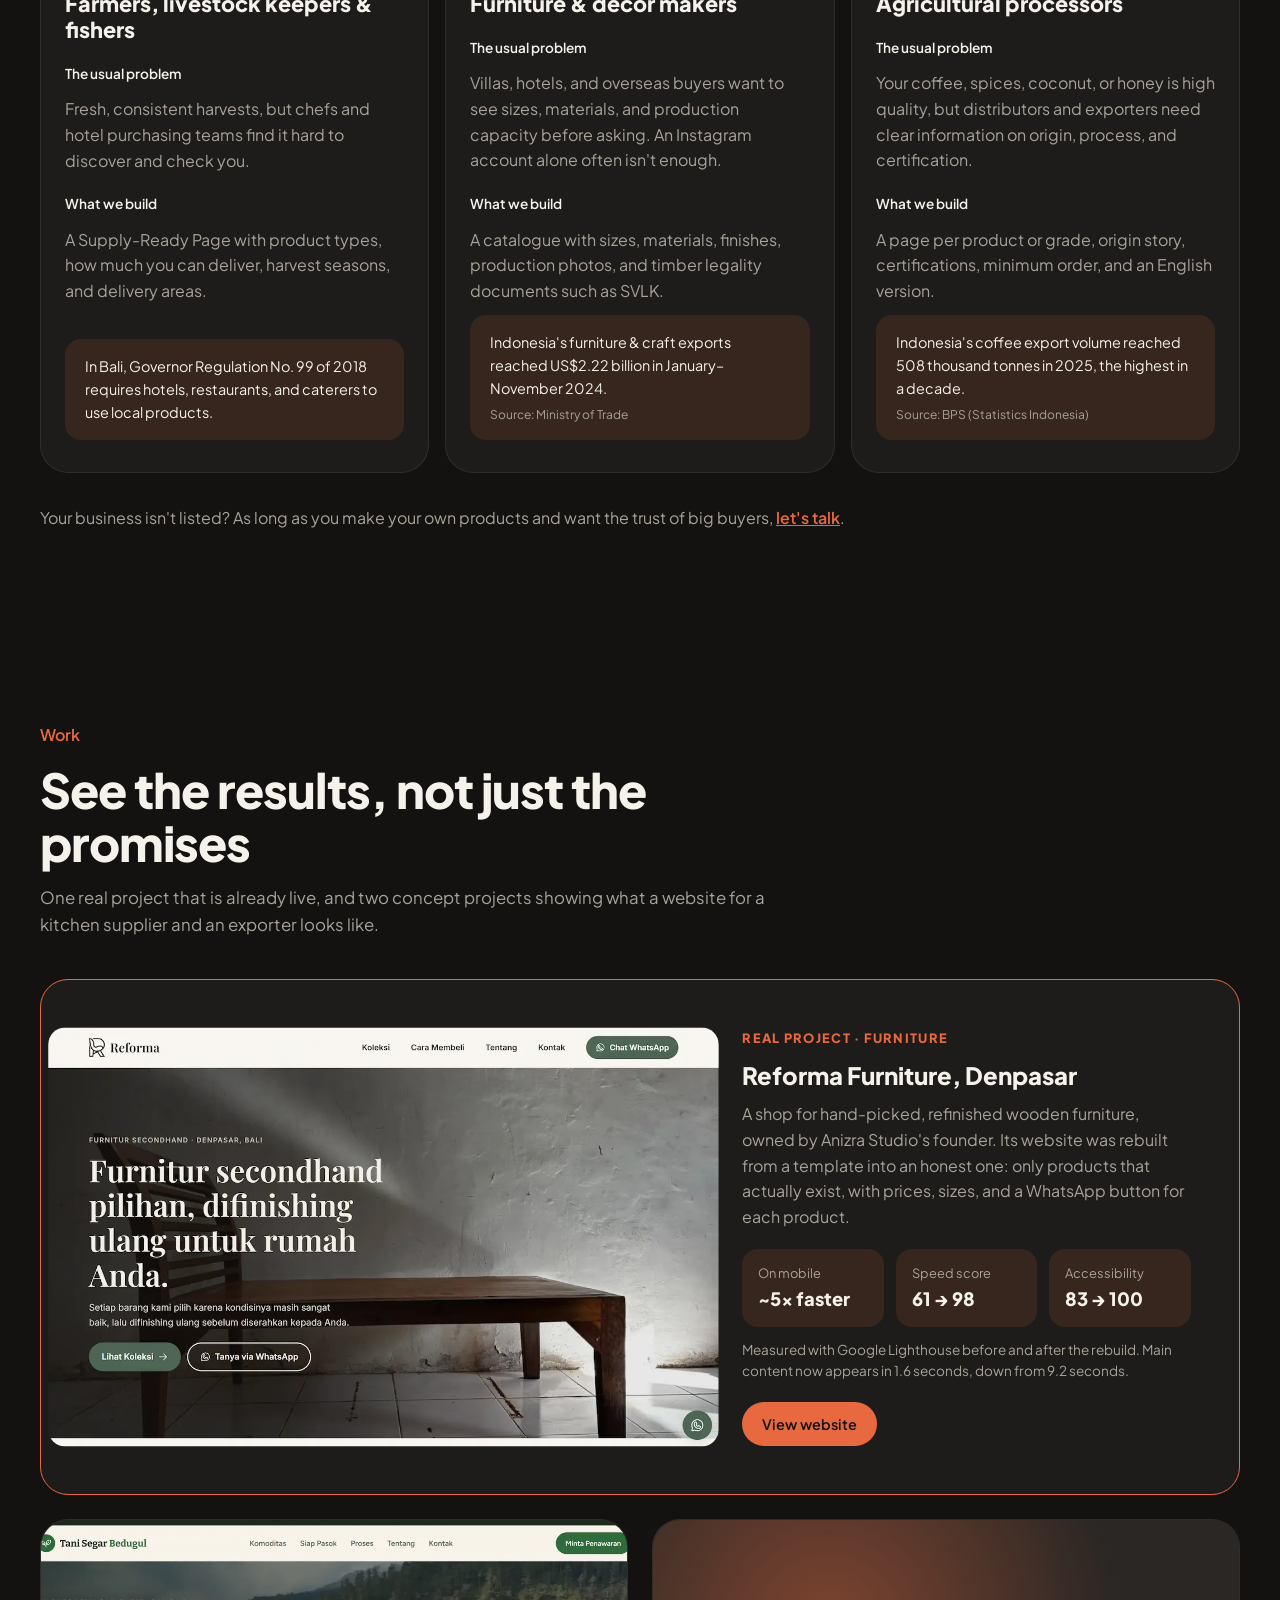
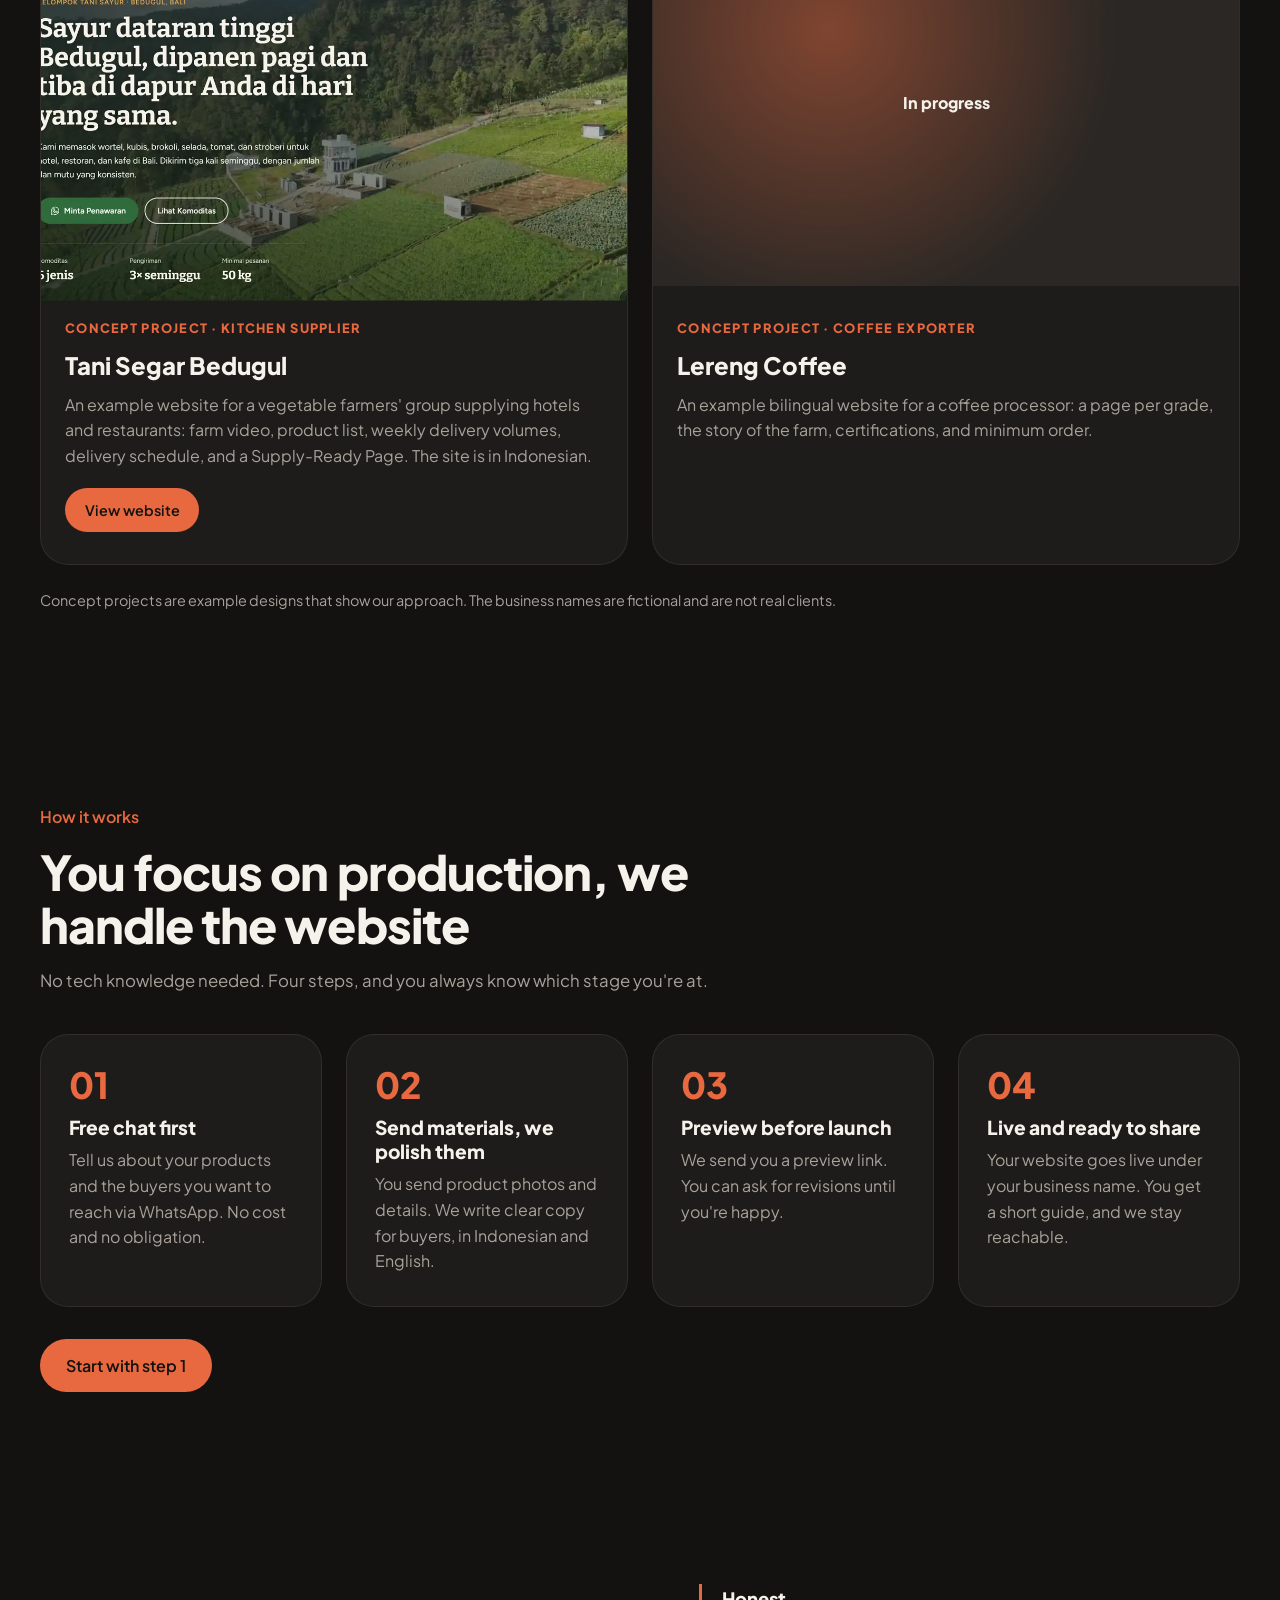
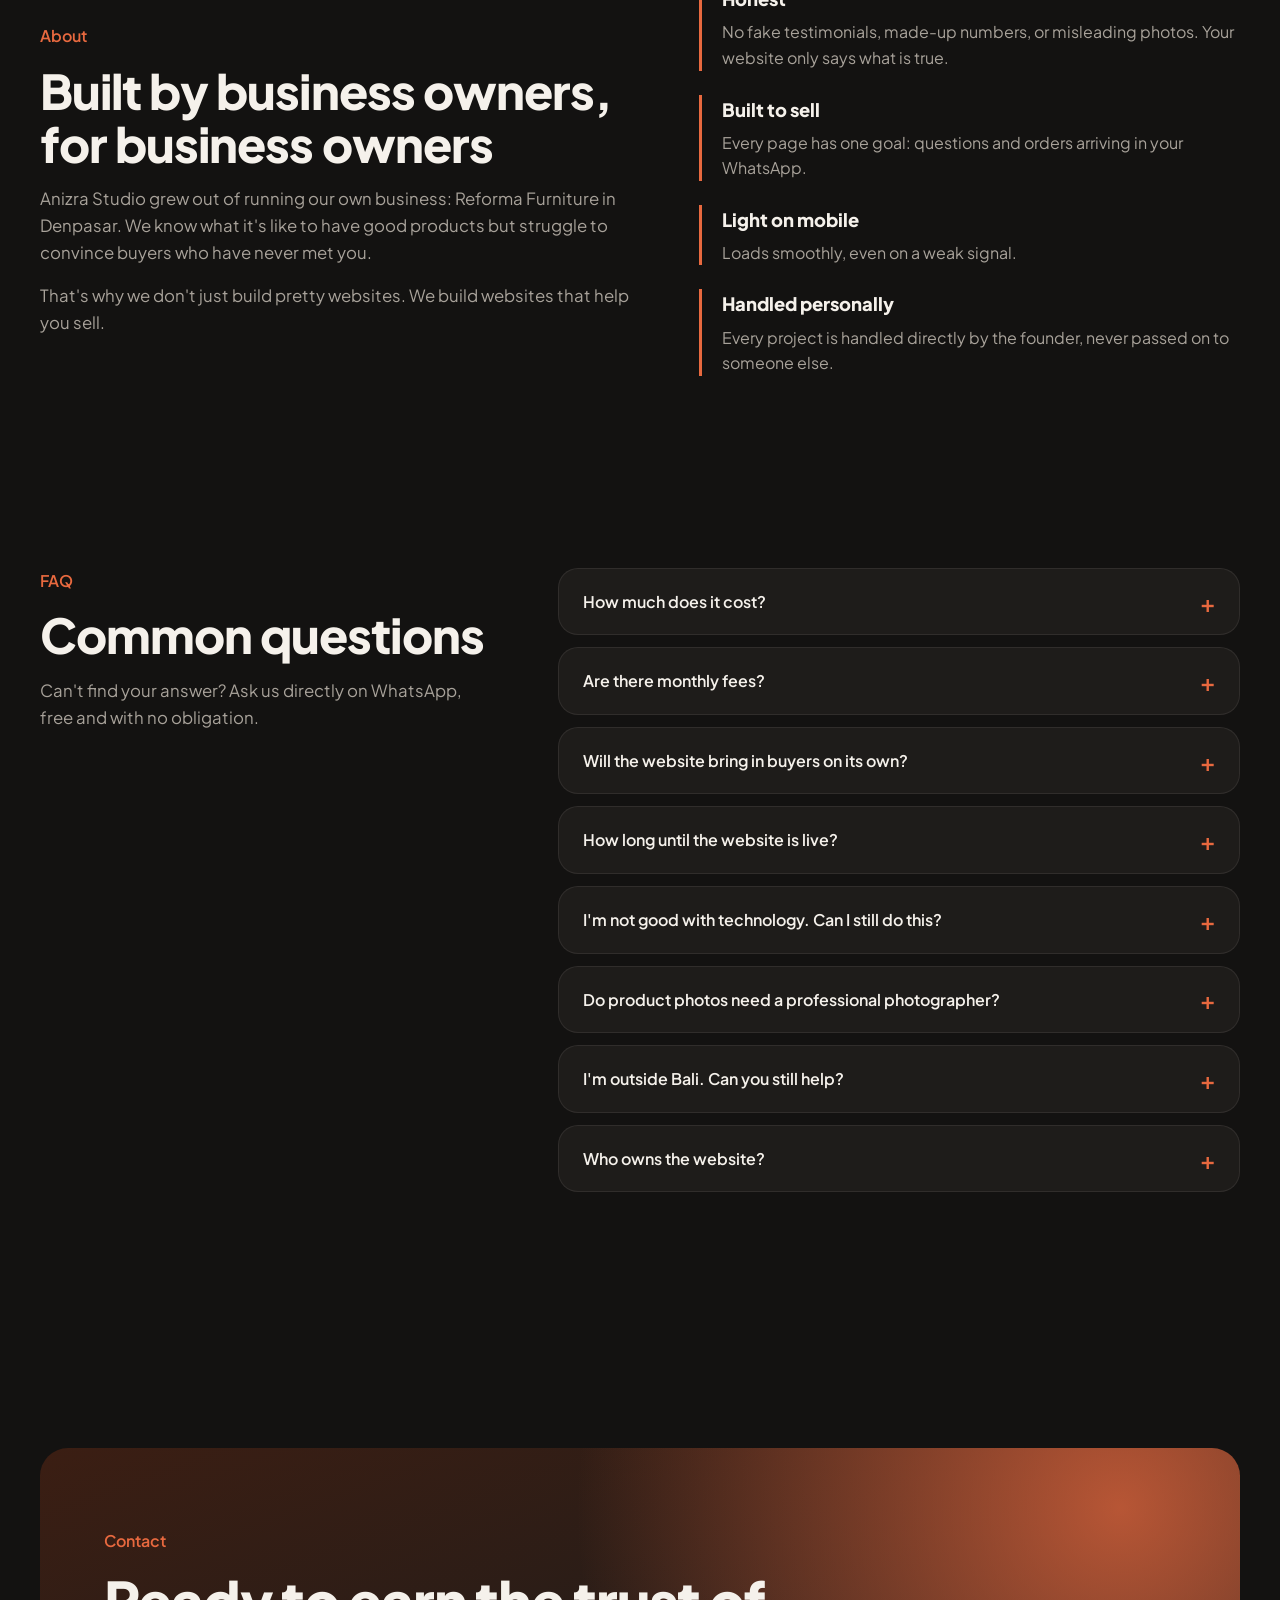
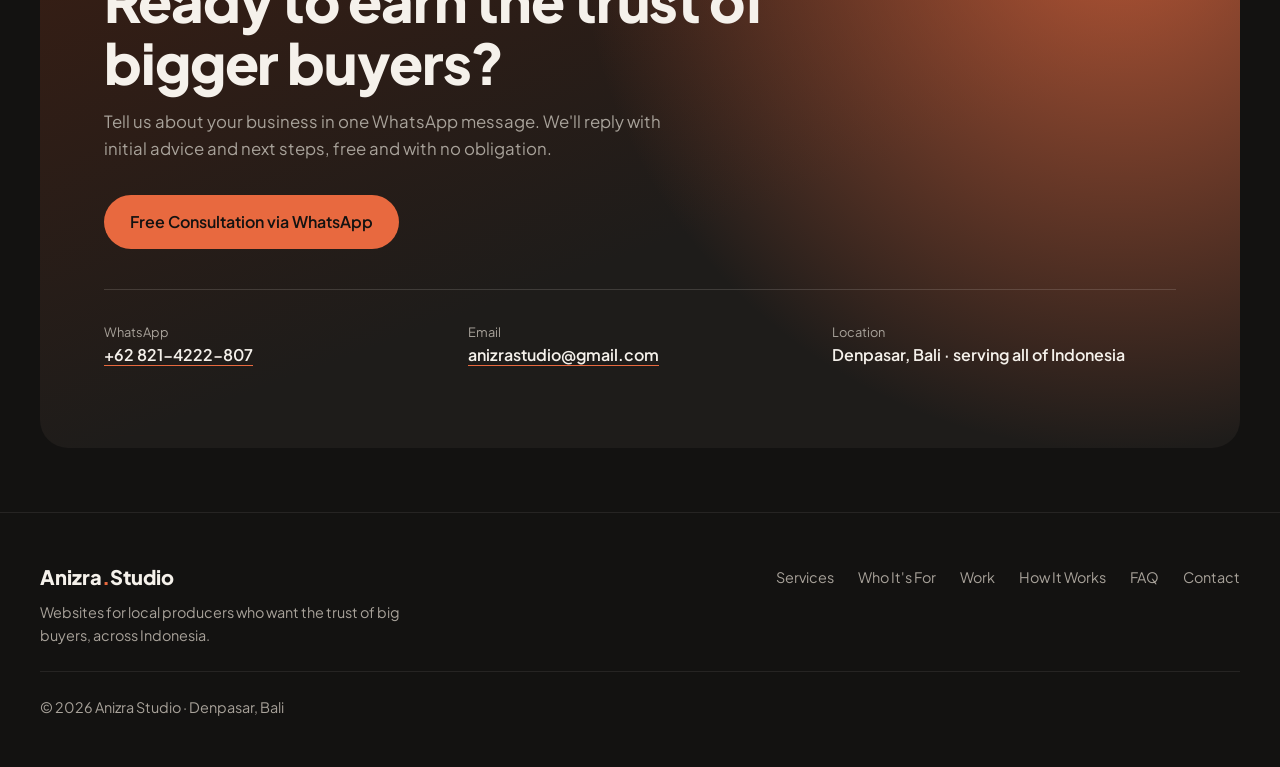
==== commit a699693e: "Pindah ke domain anizrastudio.com" ====
--- a/en/index.html
+++ b/en/index.html
@@ -6,10 +6,10 @@
     <meta name="viewport" content="width=device-width, initial-scale=1.0">
     <title>Anizra Studio | Websites for Indonesian Local Producers</title>
     <meta name="description" content="Anizra Studio builds websites for local producers, from farmers and craftspeople to agricultural processors, so hotels, restaurants, and exporters trust them.">
-    <link rel="canonical" href="https://anizrastudio.github.io/en/">
-    <link rel="alternate" hreflang="id" href="https://anizrastudio.github.io/">
-    <link rel="alternate" hreflang="en" href="https://anizrastudio.github.io/en/">
-    <link rel="alternate" hreflang="x-default" href="https://anizrastudio.github.io/">
+    <link rel="canonical" href="https://anizrastudio.com/en/">
+    <link rel="alternate" hreflang="id" href="https://anizrastudio.com/">
+    <link rel="alternate" hreflang="en" href="https://anizrastudio.com/en/">
+    <link rel="alternate" hreflang="x-default" href="https://anizrastudio.com/">
     <meta name="theme-color" content="#131211">
     <link rel="icon" href="../assets/img/favicon.svg" type="image/svg+xml">
 
@@ -18,8 +18,8 @@
     <meta property="og:site_name" content="Anizra Studio">
     <meta property="og:title" content="Anizra Studio | Websites for Indonesian Local Producers">
     <meta property="og:description" content="Websites that make hotels, restaurants, and exporters trust your products. Free consultation via WhatsApp.">
-    <meta property="og:url" content="https://anizrastudio.github.io/en/">
-    <meta property="og:image" content="https://anizrastudio.github.io/assets/img/og-image.jpg">
+    <meta property="og:url" content="https://anizrastudio.com/en/">
+    <meta property="og:image" content="https://anizrastudio.com/assets/img/og-image.jpg">
     <meta property="og:image:width" content="1200">
     <meta property="og:image:height" content="630">
     <meta property="og:image:alt" content="Anizra Studio: win the trust of big buyers before they even contact you.">
@@ -39,8 +39,8 @@
       "@type": "ProfessionalService",
       "name": "Anizra Studio",
       "description": "Website design for local producers, so hotels, restaurants, and exporters trust them.",
-      "url": "https://anizrastudio.github.io/en/",
-      "image": "https://anizrastudio.github.io/assets/img/og-image.jpg",
+      "url": "https://anizrastudio.com/en/",
+      "image": "https://anizrastudio.com/assets/img/og-image.jpg",
       "telephone": "+628214222807",
       "email": "anizrastudio@gmail.com",
       "address": {
--- a/css/styles.css
+++ b/css/styles.css
@@ -419,6 +419,37 @@
   line-height: 1.3;
 }
 .problems-note span { color: var(--color-accent); }
+
+/* ===== Animasi halus =====
+   Kelas .reveal dipasang oleh JavaScript (initReveal), jadi tanpa JavaScript semua tetap terlihat.
+   Hanya memakai opacity, translate, scale, dan transform: ringan bagi browser, scroll tetap mulus.
+   Semua otomatis mati bagi pengunjung yang memilih "kurangi animasi". */
+@media (prefers-reduced-motion: no-preference) {
+  /* Kartu sedikit terangkat saat disentuh mouse */
+  .problem-card, .service-card, .segment-card, .work-card { transition: transform 0.25s ease, border-color 0.25s ease; }
+  .problem-card:hover, .service-card:hover, .segment-card:hover, .work-card:hover {
+    transform: translateY(-4px);
+    border-color: rgba(232, 105, 63, 0.5);
+  }
+
+  /* Muncul saat di-scroll, ke bawah maupun ke atas */
+  .reveal {
+    opacity: 0;
+    translate: 0 32px;
+    transition:
+      opacity 0.7s ease var(--delay, 0s),
+      translate 0.7s ease var(--delay, 0s),
+      transform 0.25s ease,
+      border-color 0.25s ease;
+  }
+  .reveal[data-from="top"] { translate: 0 -32px; }
+  .reveal.is-visible { opacity: 1; translate: none; }
+
+  /* Gambar karya sedikit "zoom out" saat muncul */
+  .reveal-zoom .work-card__media img { scale: 1.08; transition: scale 1.1s ease var(--delay, 0s); }
+  .reveal-zoom.is-visible .work-card__media img { scale: 1; }
+
+}
 
 /* ===== Layar lebar (laptop) ===== */
 @media (min-width: 900px) {
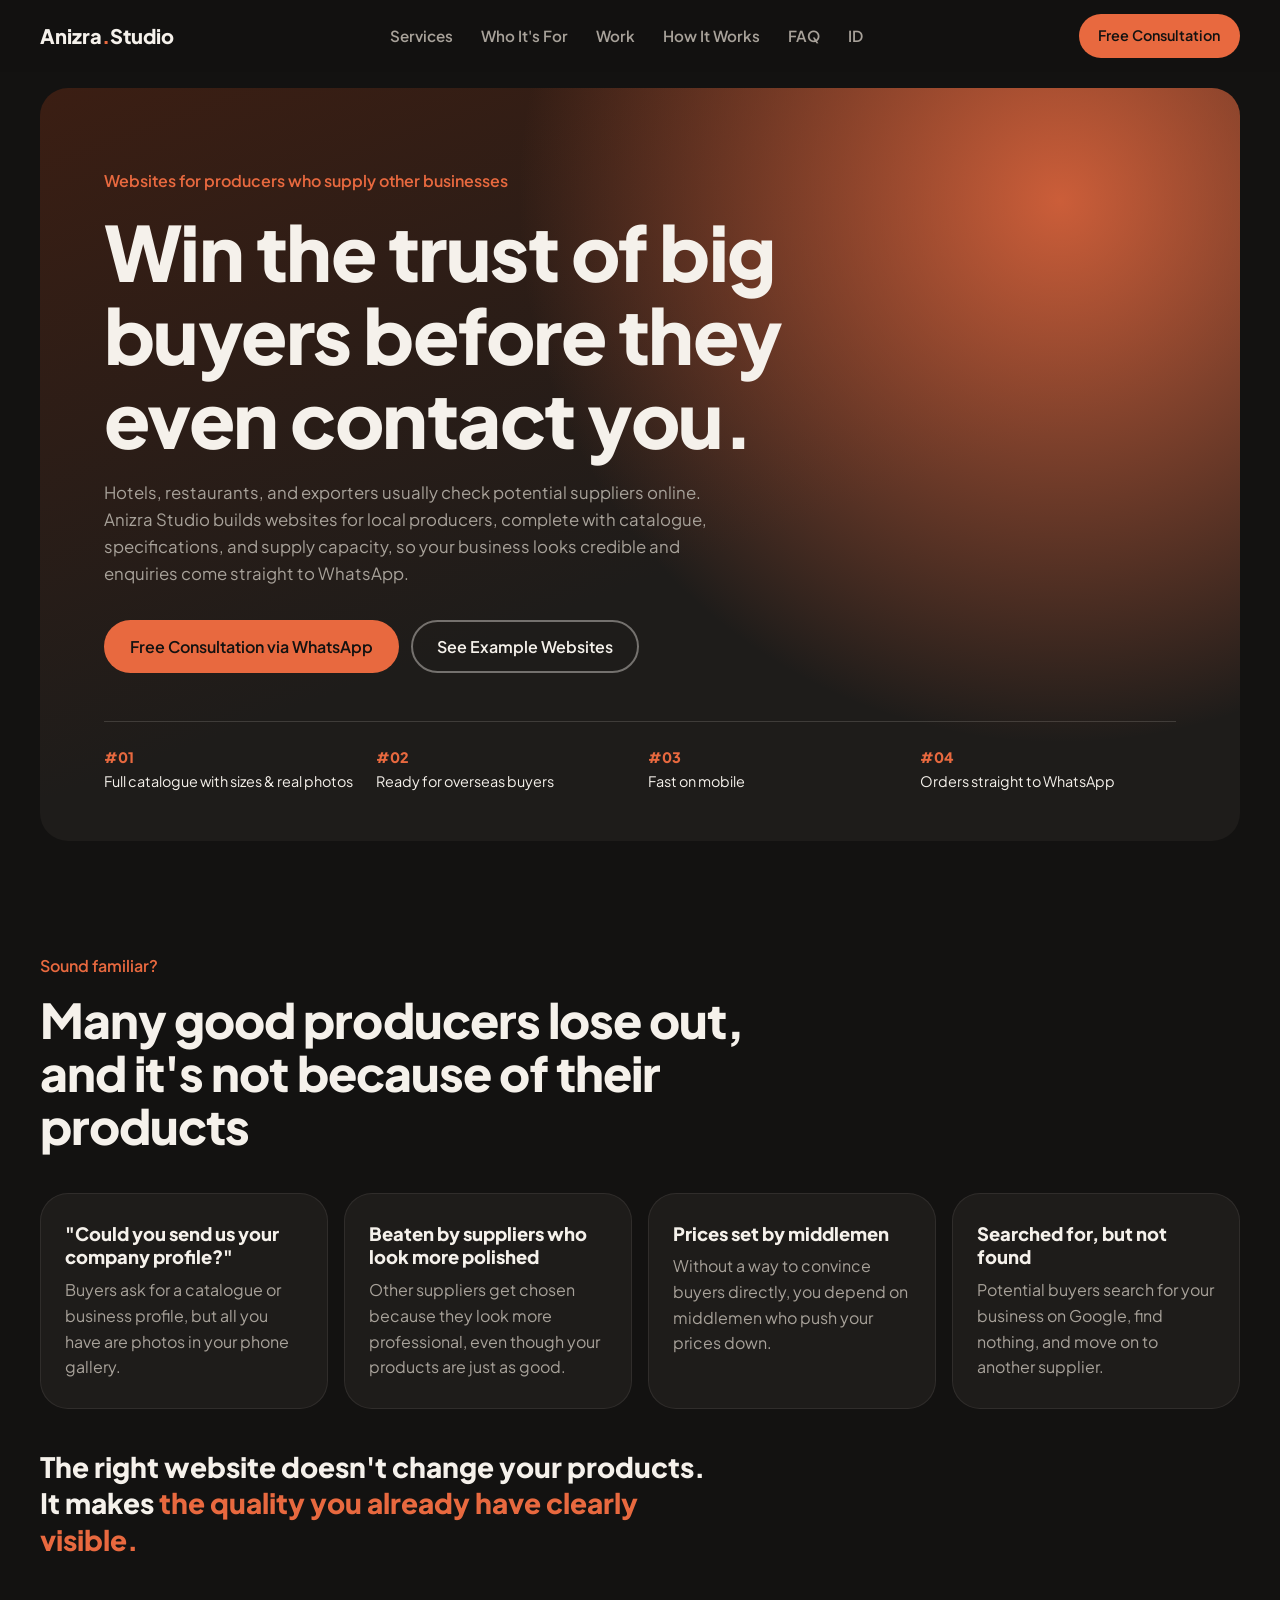
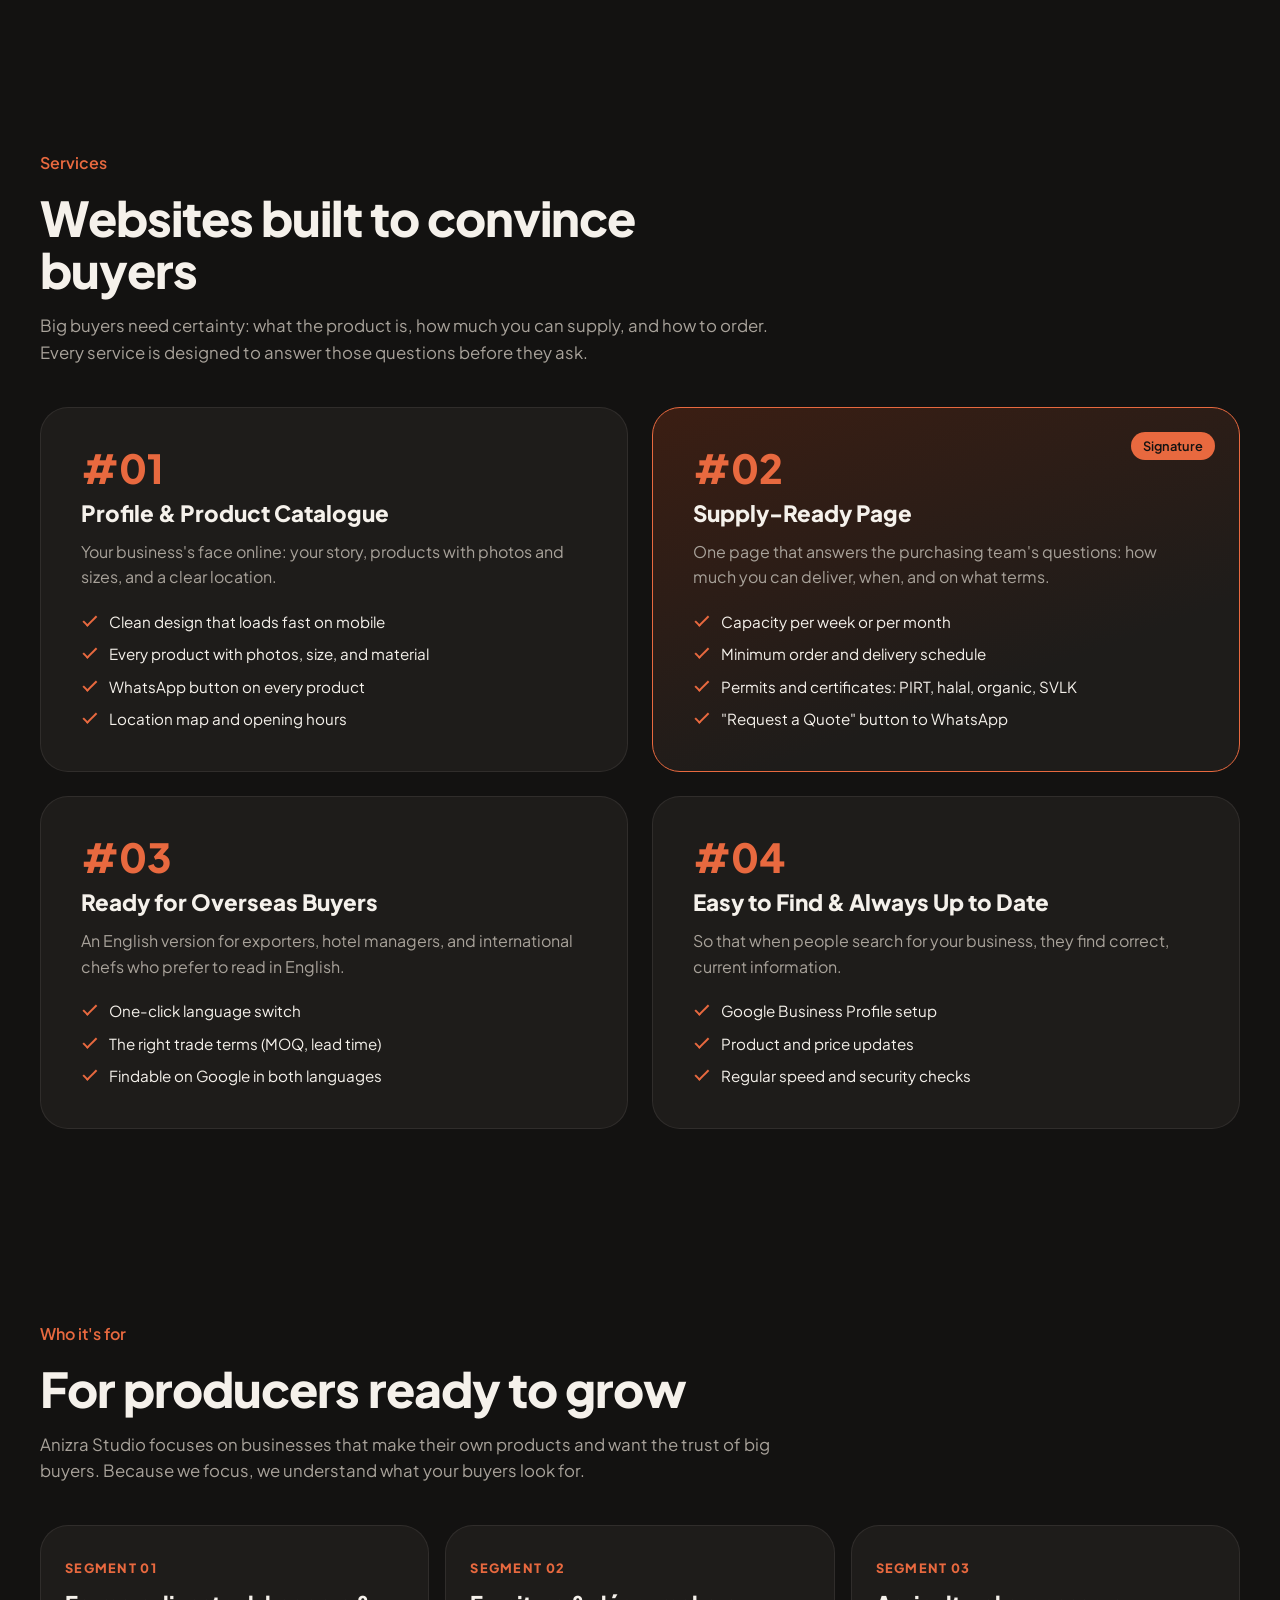
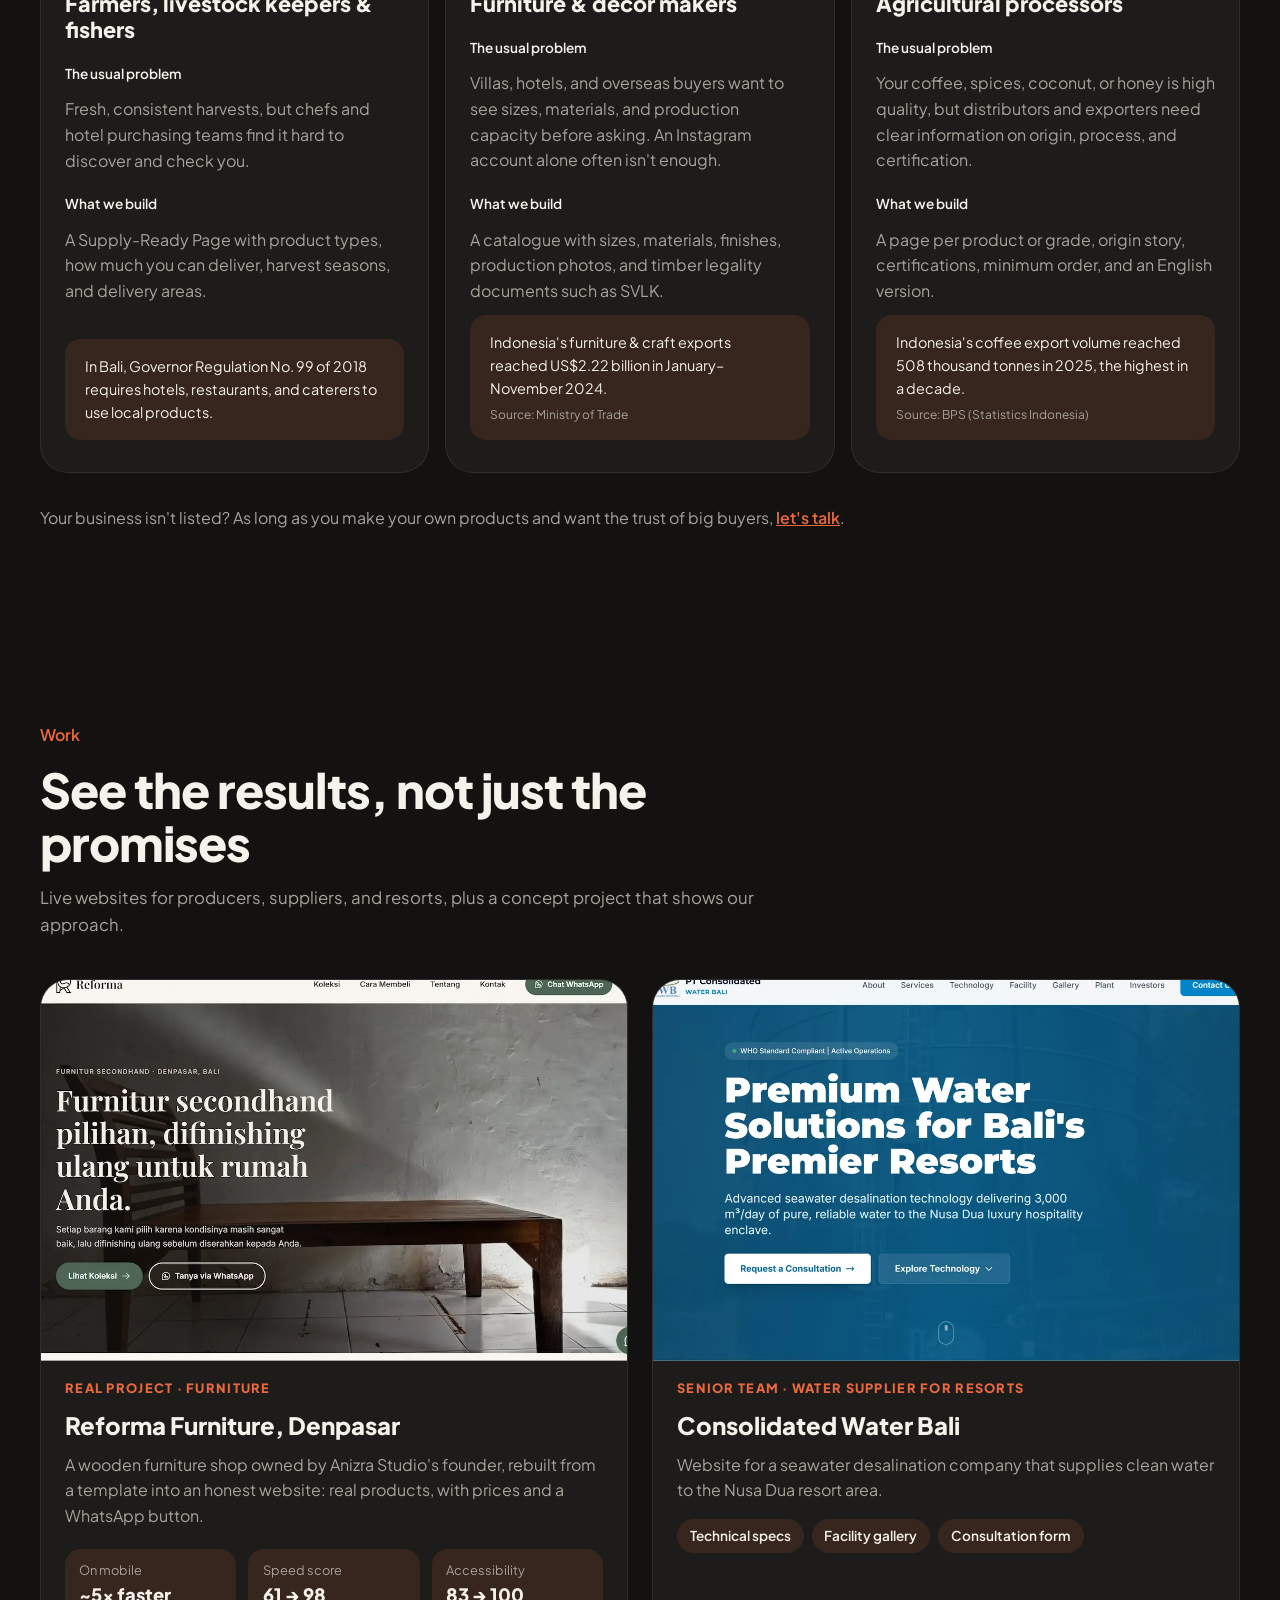
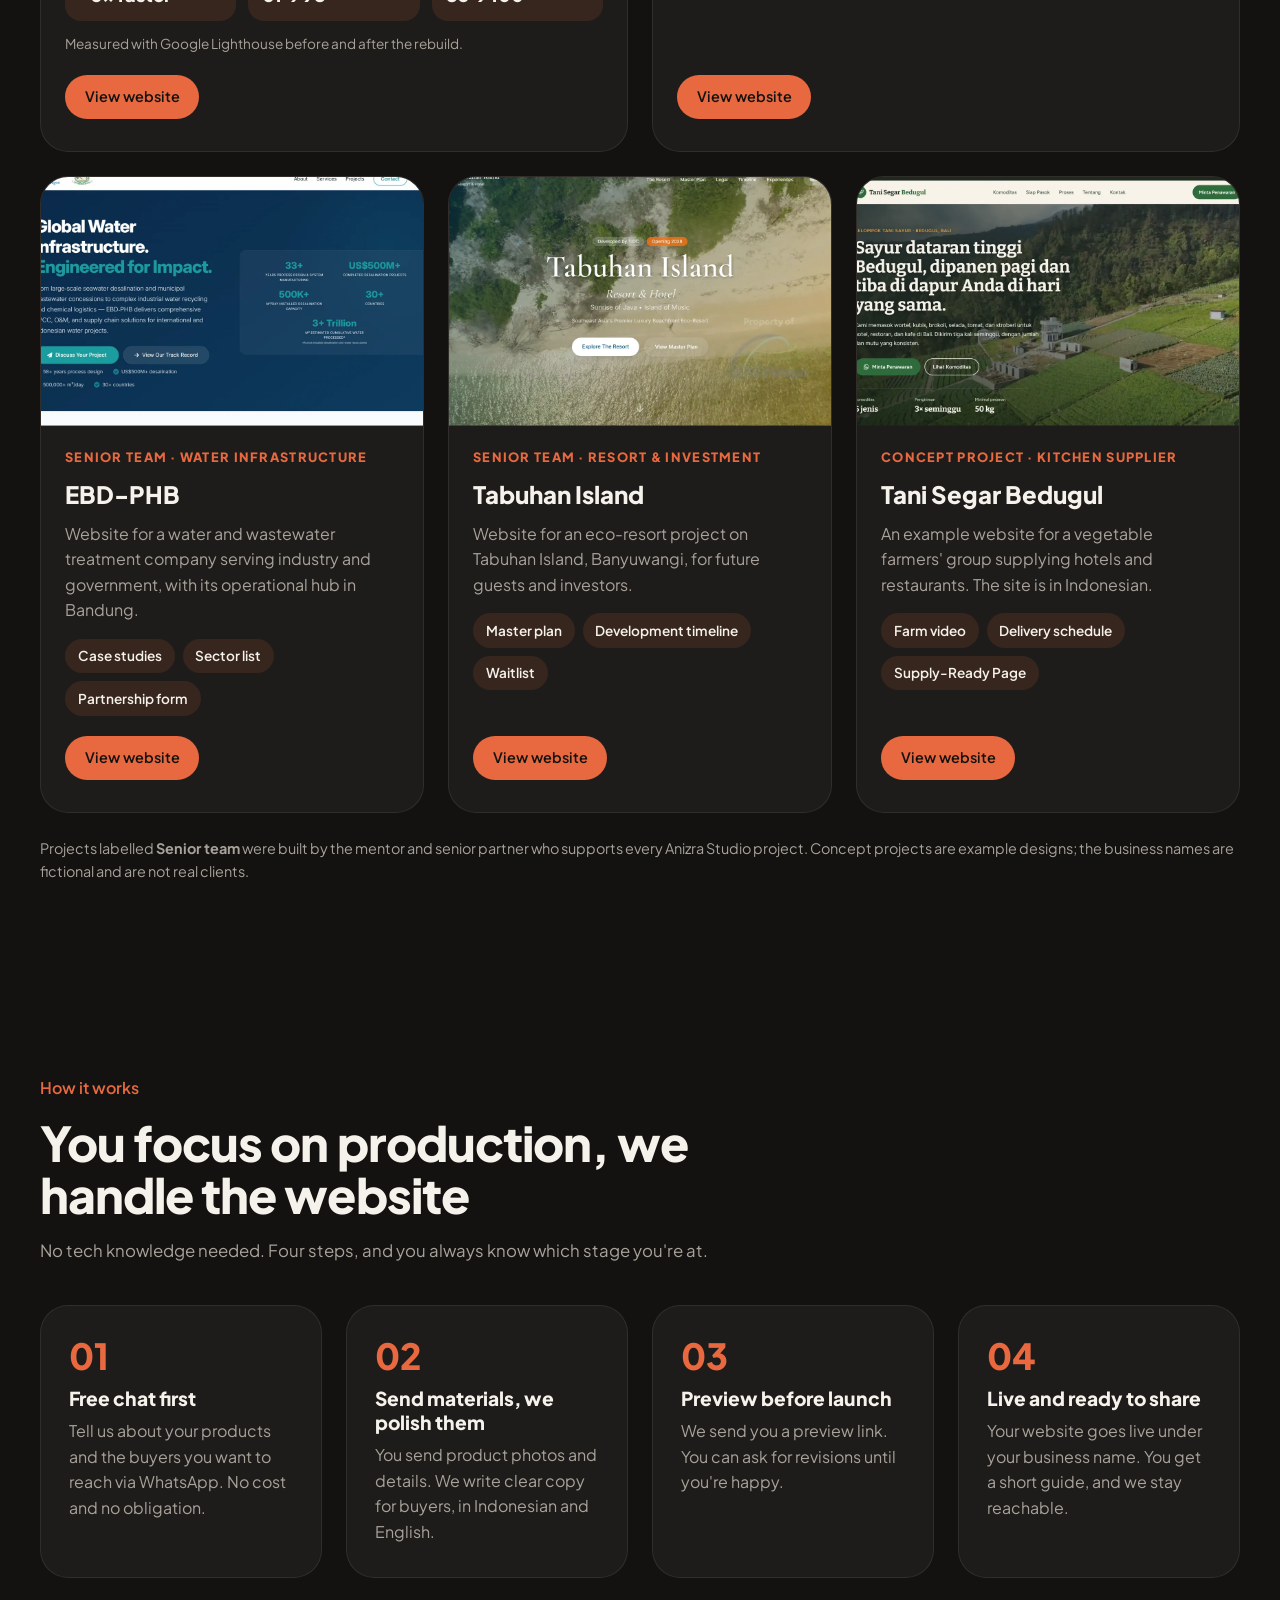
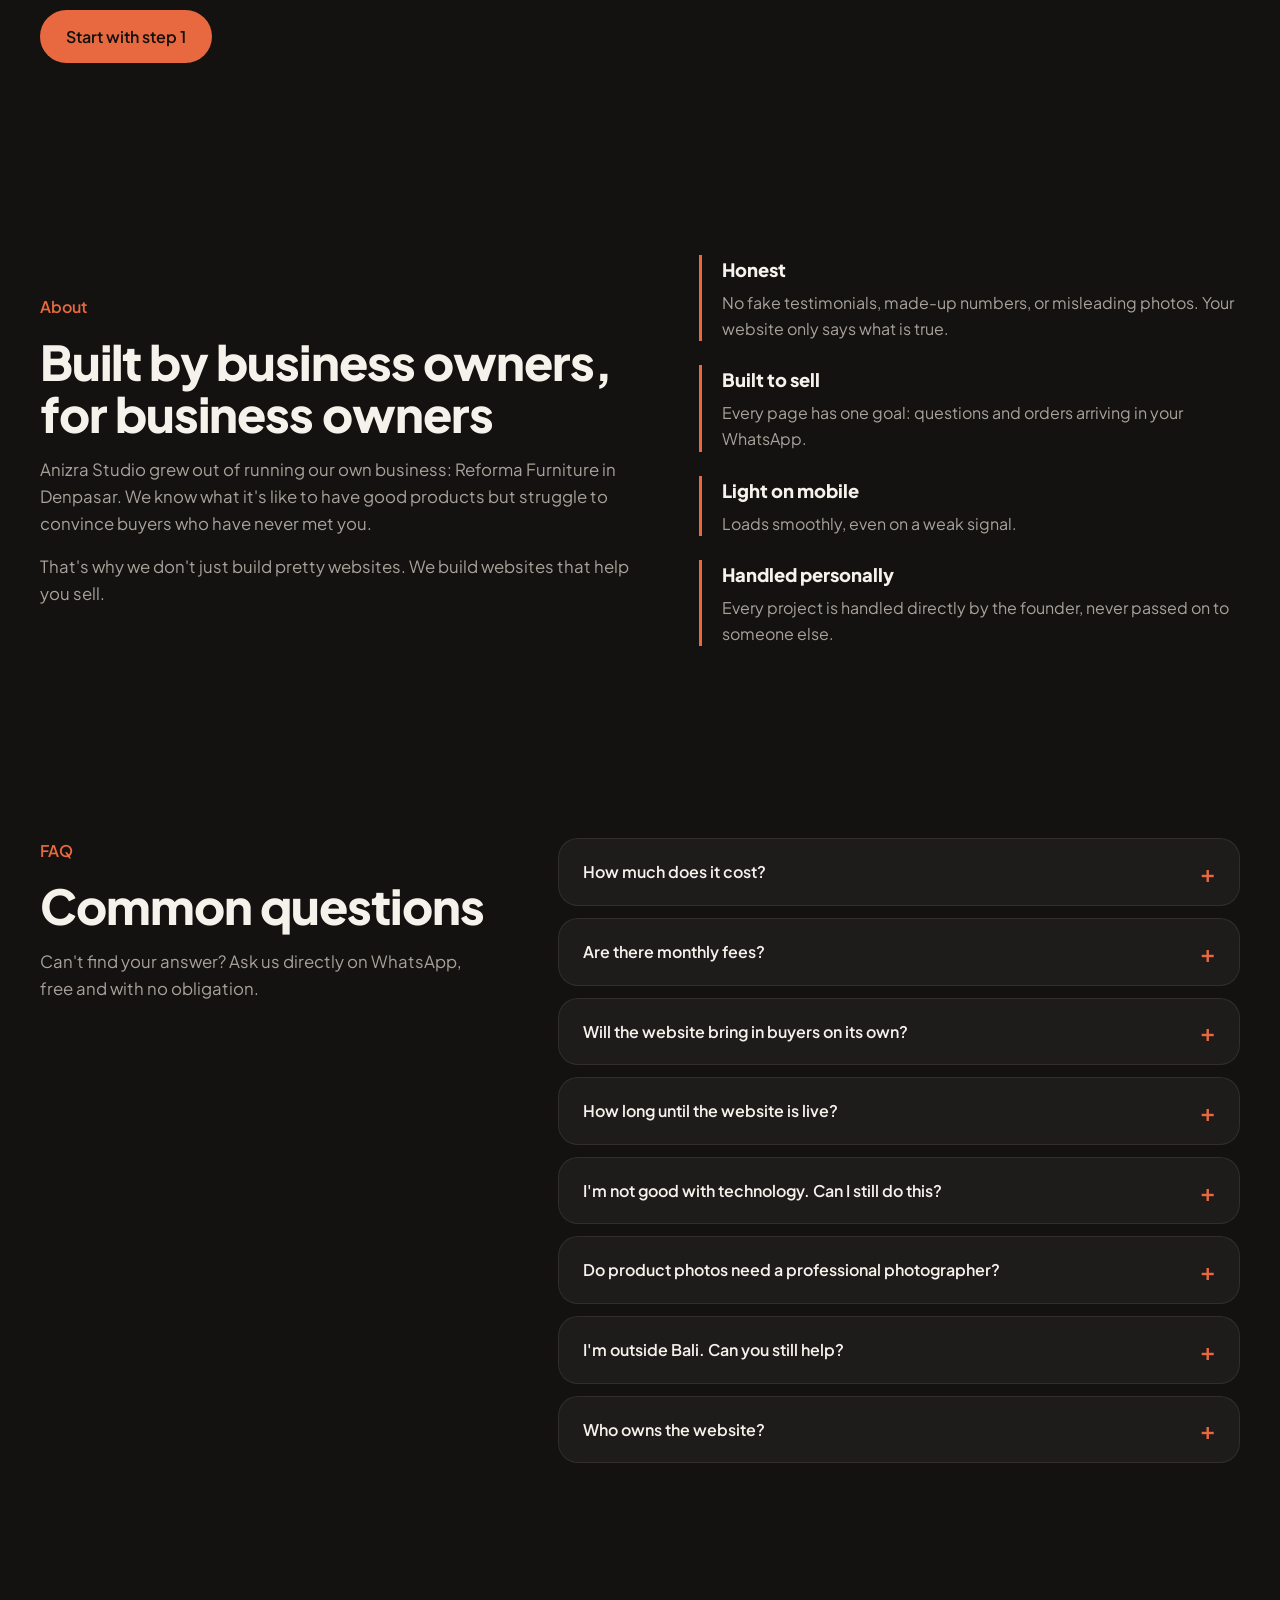
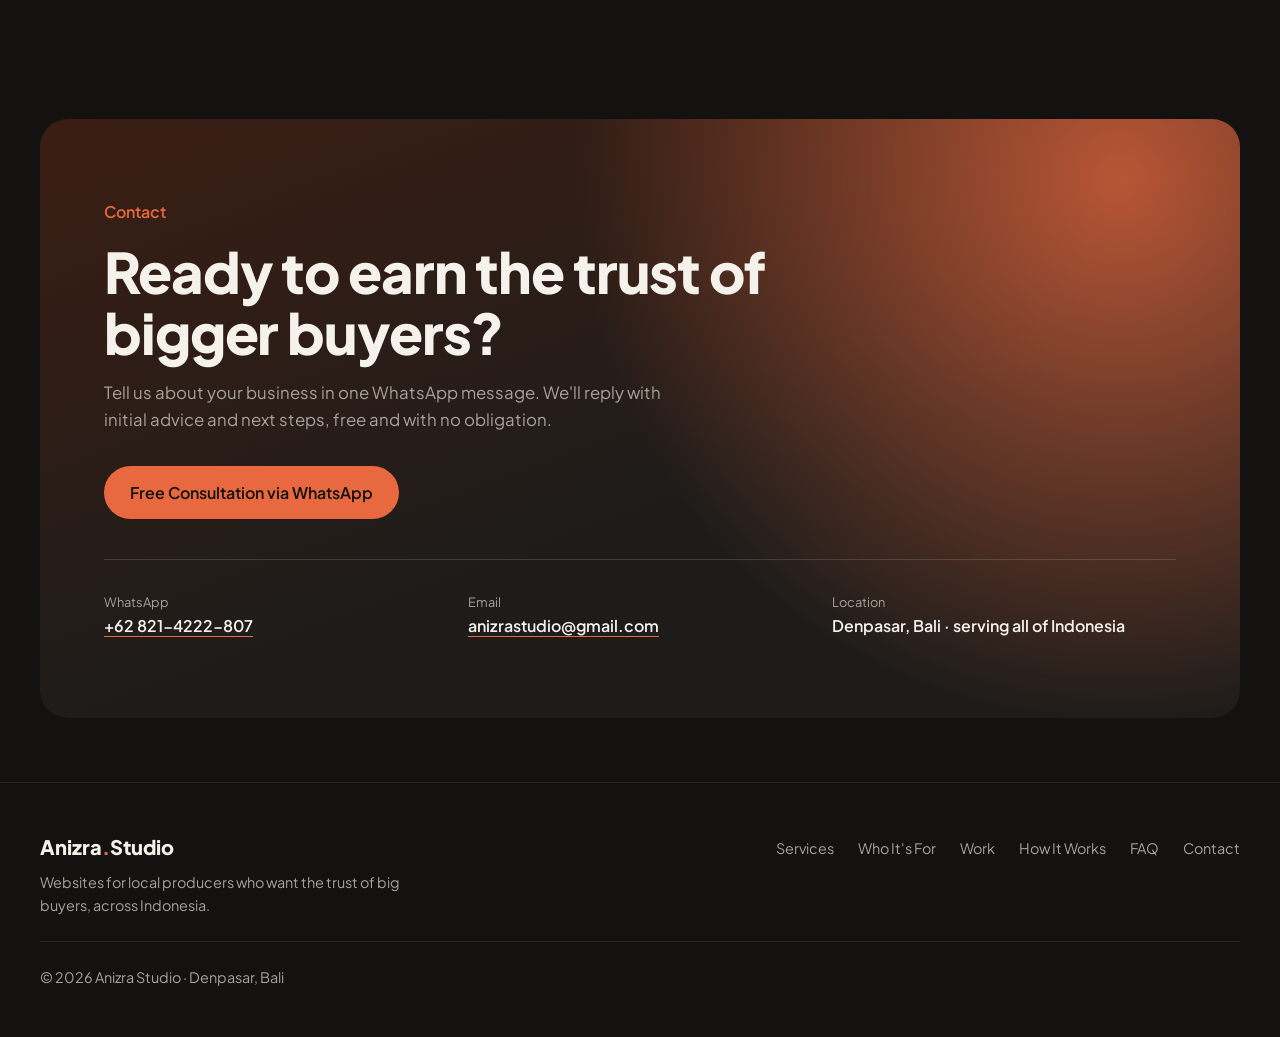
==== commit 516332b0: "Add senior team work to portfolio" ====
--- a/en/index.html
+++ b/en/index.html
@@ -241,18 +241,18 @@
                 <div class="section-head">
                     <p class="eyebrow">Work</p>
                     <h2>See the results, not just the promises</h2>
-                    <p class="section-head__lead">One real project that is already live, and two concept projects showing what a website for a kitchen supplier and an exporter looks like.</p>
+                    <p class="section-head__lead">Live websites for producers, suppliers, and resorts, plus a concept project that shows our approach.</p>
                 </div>
 
                 <div class="works">
-                    <article class="work-card work-card--featured">
+                    <article class="work-card">
                         <div class="work-card__media">
                             <img src="../assets/img/reforma.webp" alt="Homepage of the Reforma Furniture website" width="1200" height="750" loading="lazy">
                         </div>
                         <div class="work-card__body">
                             <p class="work-card__tag">Real project · Furniture</p>
                             <h3>Reforma Furniture, Denpasar</h3>
-                            <p>A shop for hand-picked, refinished wooden furniture, owned by Anizra Studio's founder. Its website was rebuilt from a template into an honest one: only products that actually exist, with prices, sizes, and a WhatsApp button for each product.</p>
+                            <p>A wooden furniture shop owned by Anizra Studio's founder, rebuilt from a template into an honest website: real products, with prices and a WhatsApp button.</p>
 
                             <dl class="work-stats">
                                 <div>
@@ -268,7 +268,7 @@
                                     <dd>83 → 100</dd>
                                 </div>
                             </dl>
-                            <p class="work-card__note">Measured with Google Lighthouse before and after the rebuild. Main content now appears in 1.6 seconds, down from 9.2 seconds.</p>
+                            <p class="work-card__note">Measured with Google Lighthouse before and after the rebuild.</p>
 
                             <div class="work-card__links">
                                 <a class="btn btn--primary btn--small" href="https://anizrastudio.github.io/reforma-furniture/" target="_blank" rel="noopener noreferrer">View website</a>
@@ -276,6 +276,48 @@
                         </div>
                     </article>
 
+                    <article class="work-card">
+                        <div class="work-card__media">
+                            <img src="../assets/img/cwbali.webp" alt="Homepage of the Consolidated Water Bali website" width="1200" height="750" loading="lazy">
+                        </div>
+                        <div class="work-card__body">
+                            <p class="work-card__tag">Senior team · Water supplier for resorts</p>
+                            <h3>Consolidated Water Bali</h3>
+                            <p>Website for a seawater desalination company that supplies clean water to the Nusa Dua resort area.</p>
+                            <ul class="work-highlights"><li>Technical specs</li><li>Facility gallery</li><li>Consultation form</li></ul>
+                            <div class="work-card__links">
+                                <a class="btn btn--primary btn--small" href="https://cwbali.co.id/" target="_blank" rel="noopener noreferrer">View website</a>
+                            </div>
+                        </div>
+                    </article>
+                    <article class="work-card">
+                        <div class="work-card__media">
+                            <img src="../assets/img/ebdphb.webp" alt="Homepage of the EBD-PHB website" width="1200" height="750" loading="lazy">
+                        </div>
+                        <div class="work-card__body">
+                            <p class="work-card__tag">Senior team · Water infrastructure</p>
+                            <h3>EBD-PHB</h3>
+                            <p>Website for a water and wastewater treatment company serving industry and government, with its operational hub in Bandung.</p>
+                            <ul class="work-highlights"><li>Case studies</li><li>Sector list</li><li>Partnership form</li></ul>
+                            <div class="work-card__links">
+                                <a class="btn btn--primary btn--small" href="https://ebdphb.com/" target="_blank" rel="noopener noreferrer">View website</a>
+                            </div>
+                        </div>
+                    </article>
+                    <article class="work-card">
+                        <div class="work-card__media">
+                            <img src="../assets/img/tabuhan.webp" alt="Homepage of the Tabuhan Island website" width="1200" height="750" loading="lazy">
+                        </div>
+                        <div class="work-card__body">
+                            <p class="work-card__tag">Senior team · Resort &amp; investment</p>
+                            <h3>Tabuhan Island</h3>
+                            <p>Website for an eco-resort project on Tabuhan Island, Banyuwangi, for future guests and investors.</p>
+                            <ul class="work-highlights"><li>Master plan</li><li>Development timeline</li><li>Waitlist</li></ul>
+                            <div class="work-card__links">
+                                <a class="btn btn--primary btn--small" href="https://tabuhanisland.com/" target="_blank" rel="noopener noreferrer">View website</a>
+                            </div>
+                        </div>
+                    </article>
                     <article class="work-card">
                         <div class="work-card__media">
                             <img src="../assets/img/tani-segar.webp" alt="Homepage of the Tani Segar Bedugul concept website" width="1200" height="750" loading="lazy">
@@ -283,24 +325,17 @@
                         <div class="work-card__body">
                             <p class="work-card__tag">Concept project · Kitchen supplier</p>
                             <h3>Tani Segar Bedugul</h3>
-                            <p>An example website for a vegetable farmers' group supplying hotels and restaurants: farm video, product list, weekly delivery volumes, delivery schedule, and a Supply-Ready Page. The site is in Indonesian.</p>
+                            <p>An example website for a vegetable farmers' group supplying hotels and restaurants. The site is in Indonesian.</p>
+                            <ul class="work-highlights"><li>Farm video</li><li>Delivery schedule</li><li>Supply-Ready Page</li></ul>
                             <div class="work-card__links">
                                 <a class="btn btn--primary btn--small" href="https://anizrastudio.github.io/tani-segar-bedugul/" target="_blank" rel="noopener noreferrer">View website</a>
                             </div>
                         </div>
                     </article>
 
-                    <article class="work-card">
-                        <div class="work-card__placeholder">In progress</div>
-                        <div class="work-card__body">
-                            <p class="work-card__tag">Concept project · Coffee exporter</p>
-                            <h3>Lereng Coffee</h3>
-                            <p>An example bilingual website for a coffee processor: a page per grade, the story of the farm, certifications, and minimum order.</p>
-                        </div>
-                    </article>
-                </div>
-
-                <p class="works-note">Concept projects are example designs that show our approach. The business names are fictional and are not real clients.</p>
+                </div>
+
+                <p class="works-note">Projects labelled <strong>Senior team</strong> were built by the mentor and senior partner who supports every Anizra Studio project. Concept projects are example designs; the business names are fictional and are not real clients.</p>
             </div>
         </section>
 
--- a/css/styles.css
+++ b/css/styles.css
@@ -261,7 +261,6 @@
   border: 1px solid rgba(245, 241, 235, 0.08);
   border-radius: var(--radius-lg);
 }
-.work-card--featured { border-color: var(--color-accent); }
 .work-card__media img { width: 100%; aspect-ratio: 16 / 10; object-fit: cover; object-position: top; }
 .work-card__placeholder {
   display: grid;
@@ -282,10 +281,19 @@
   gap: 0.75rem;
   margin-top: 0.5rem;
 }
-.work-stats div { padding: 0.85rem 1rem; border-radius: 16px; background: rgba(232, 105, 63, 0.12); }
+.work-stats div { padding: 0.7rem 0.9rem; border-radius: 16px; background: rgba(232, 105, 63, 0.12); }
 .work-stats dt { font-size: 0.8rem; }
 .work-stats dd { margin: 0; color: var(--color-text); font-size: 1.15rem; font-weight: 800; }
 .work-card__note { font-size: 0.85rem; }
+.work-highlights { list-style: none; padding: 0; display: flex; flex-wrap: wrap; gap: 0.5rem; margin-top: 0.25rem; }
+.work-highlights li {
+  padding: 0.4rem 0.8rem;
+  border-radius: 999px;
+  background: rgba(232, 105, 63, 0.12);
+  color: var(--color-text);
+  font-size: 0.85rem;
+  font-weight: 600;
+}
 .work-card__links { display: flex; flex-wrap: wrap; gap: 0.75rem; margin-top: auto; padding-top: 0.5rem; }
 .works-note { margin-top: 1.5rem; font-size: 0.9rem; color: var(--color-muted); }
 /* ===== Cara kerja ===== */
@@ -460,11 +468,10 @@
   .hero__points { grid-template-columns: repeat(4, 1fr); }
   .services { grid-template-columns: repeat(2, minmax(0, 1fr)); gap: 1.5rem; }
   .service-card { padding: 2.5rem; }  
-  .works { grid-template-columns: repeat(2, minmax(0, 1fr)); gap: 1.5rem; }
-  .work-card--featured { grid-column: 1 / -1; display: grid; grid-template-columns: 1.2fr 1fr; }
-  .work-card--featured .work-card__media { align-self: center; padding: 2rem 0 2rem 2rem; }
-  .work-card--featured .work-card__media img { border-radius: 16px; }  
-  .work-card--featured .work-card__body { padding: 3rem; }  
+  /* Karya: baris 1 berisi 2 kartu lebar, baris berikutnya 3 kartu */
+  .works { grid-template-columns: repeat(6, minmax(0, 1fr)); gap: 1.5rem; }
+  .work-card { grid-column: span 2; }
+  .work-card:nth-child(-n + 2) { grid-column: span 3; }
   .steps { grid-template-columns: repeat(4, minmax(0, 1fr)); gap: 1.5rem; }
   .step { padding: 5rem 1.75rem 2rem; }
   .step::before { top: 2rem; left: 1.75rem; font-size: 2.25rem; }  
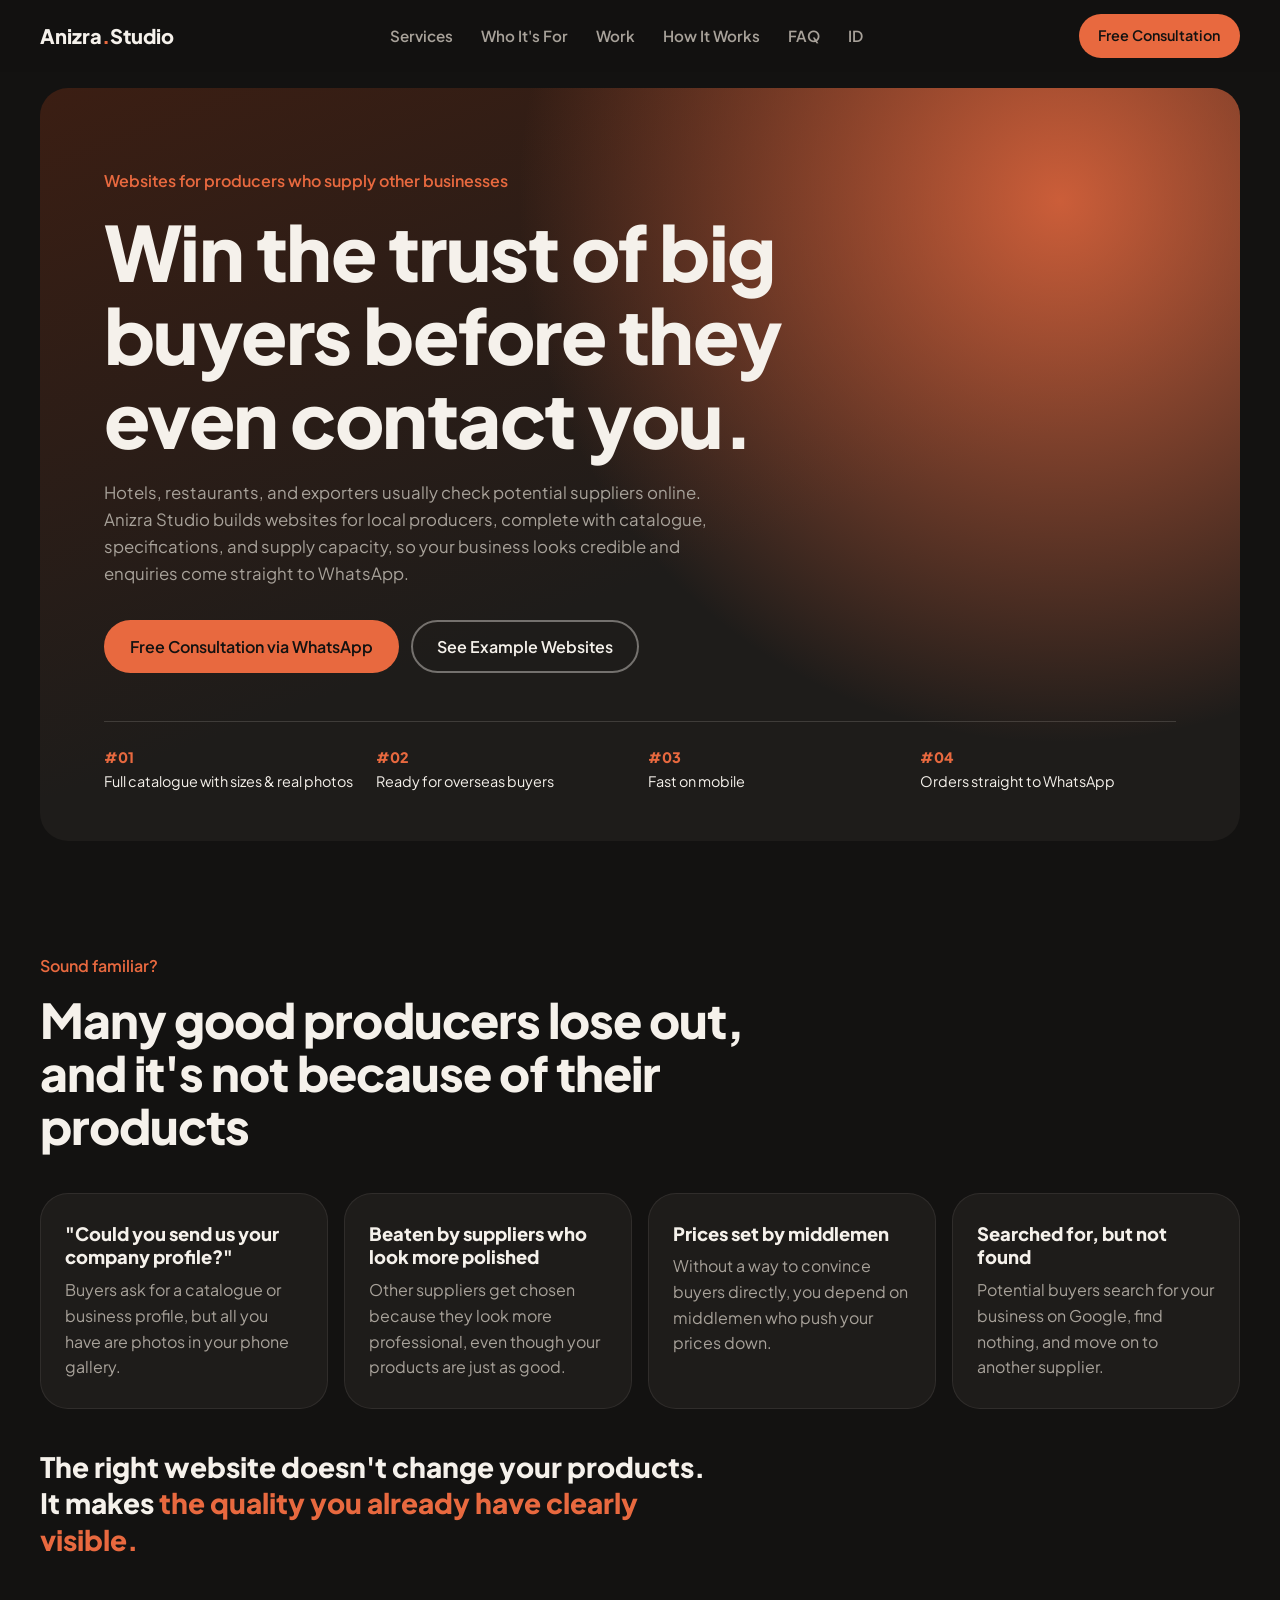
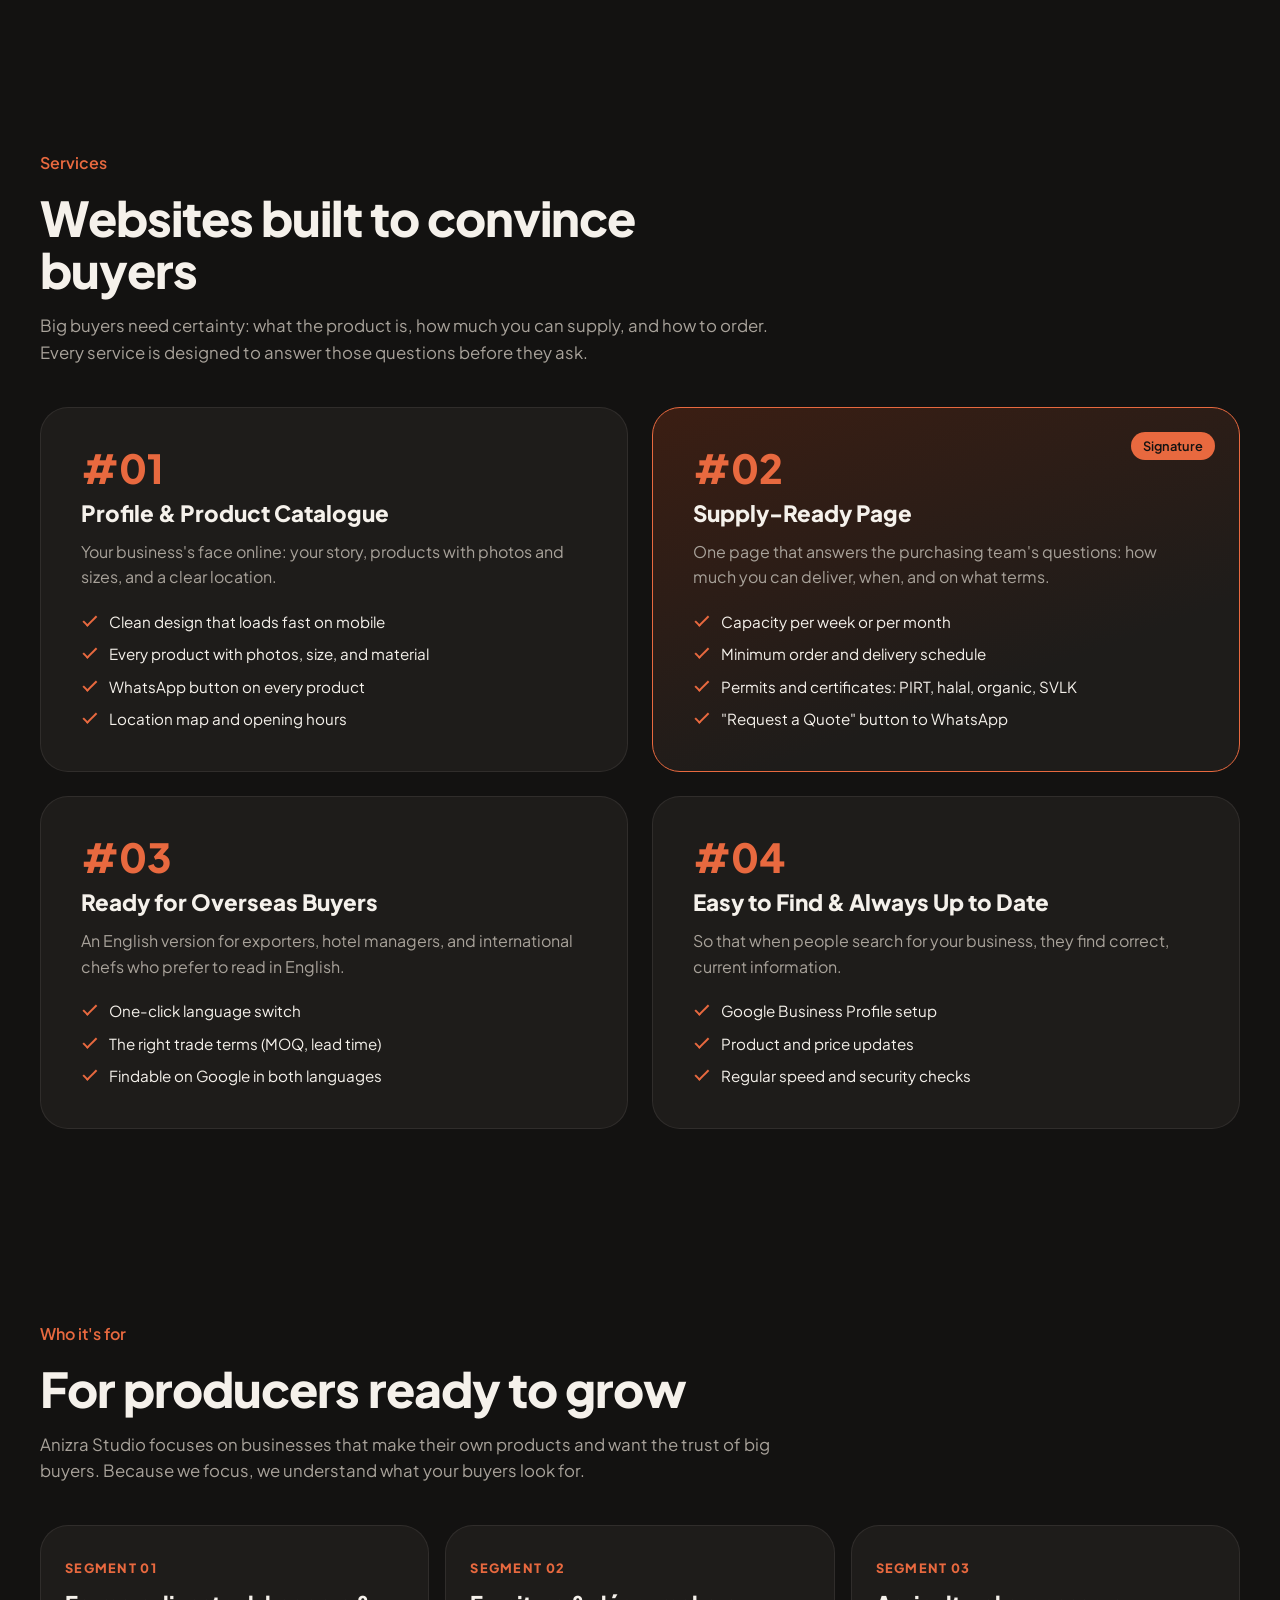
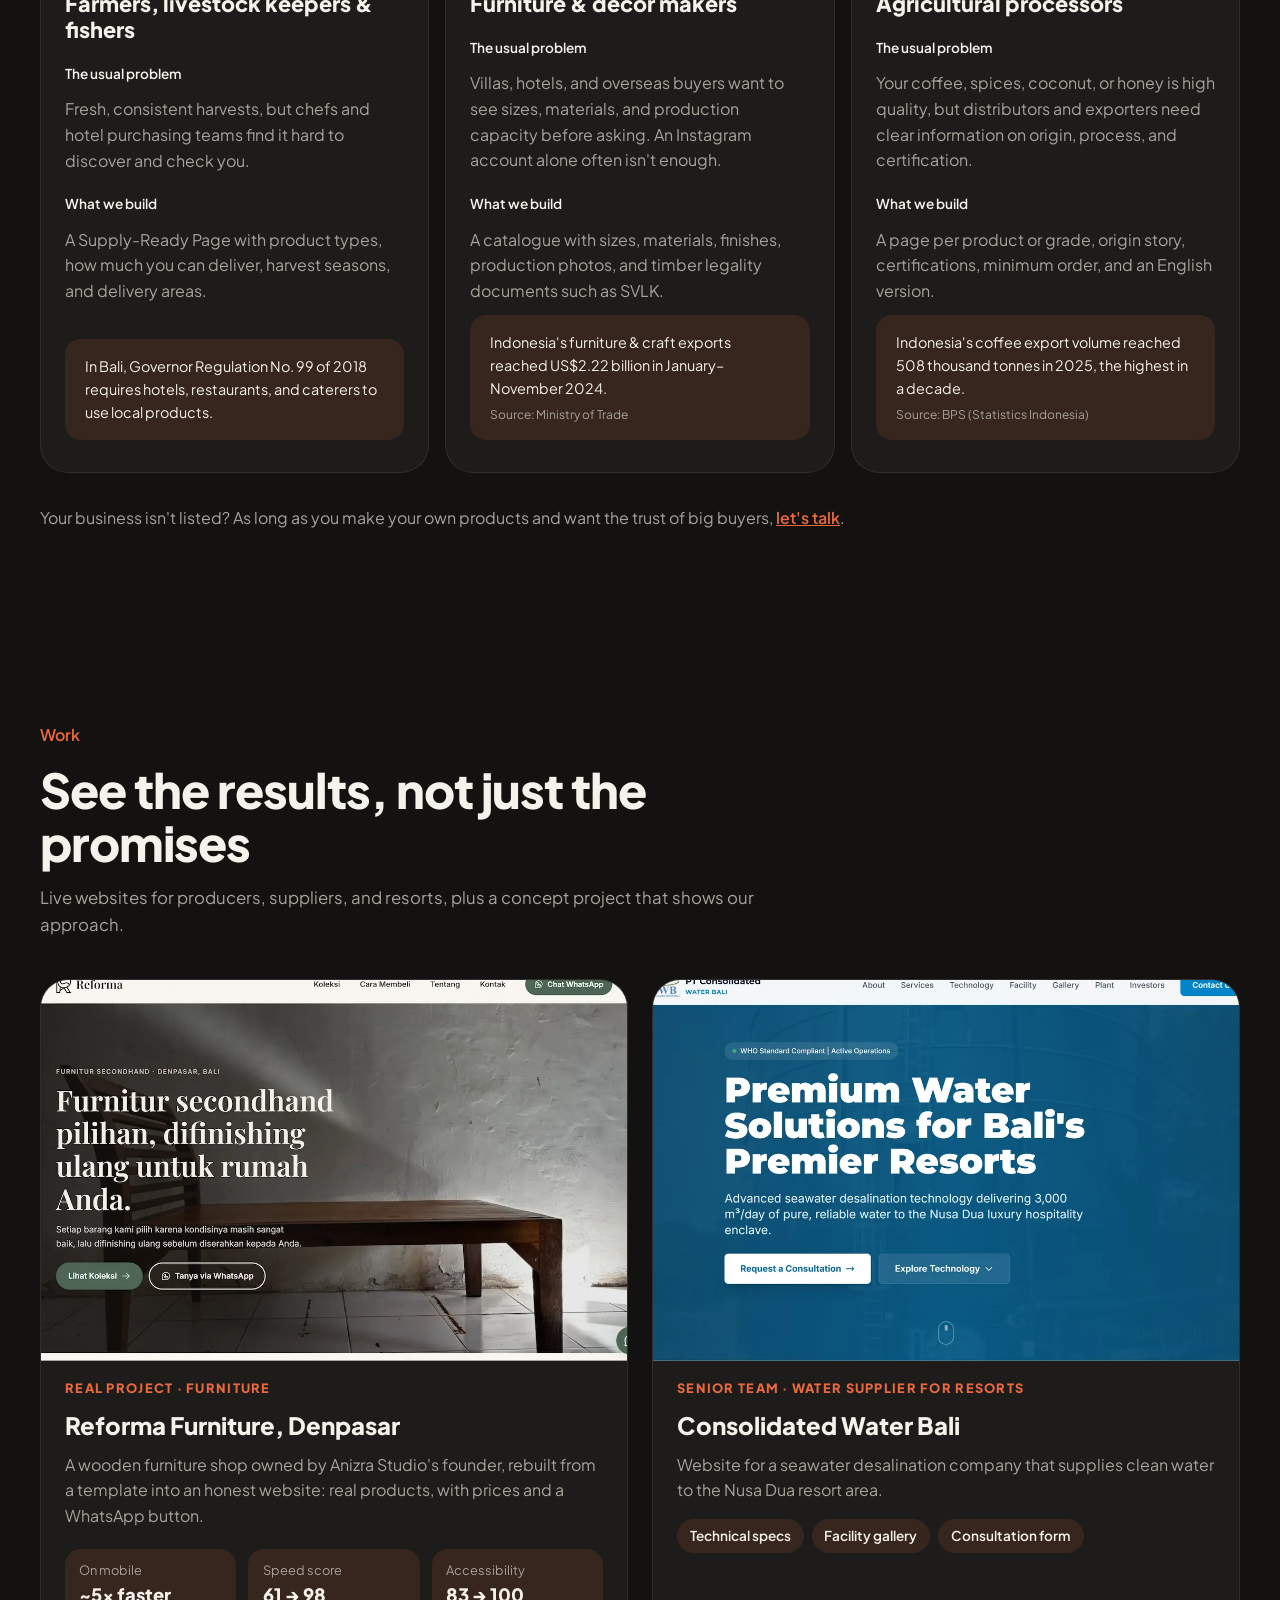
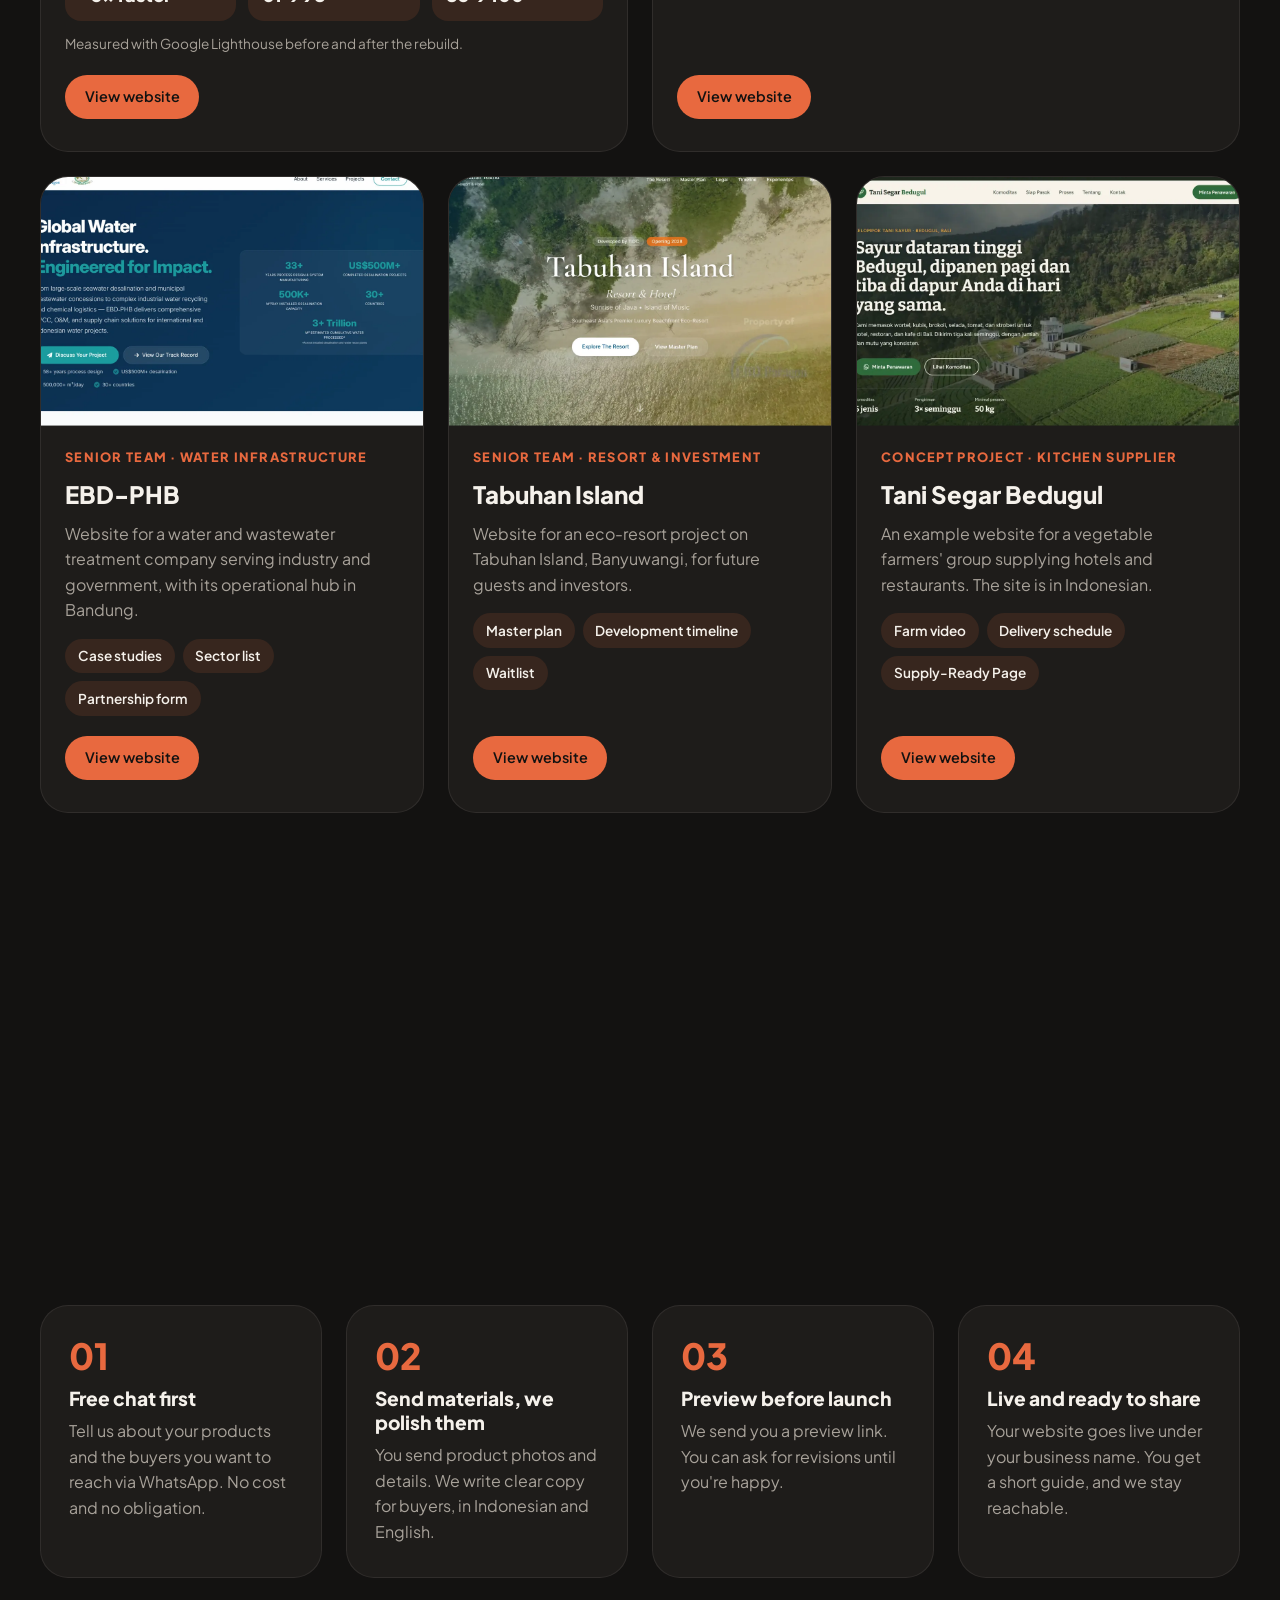
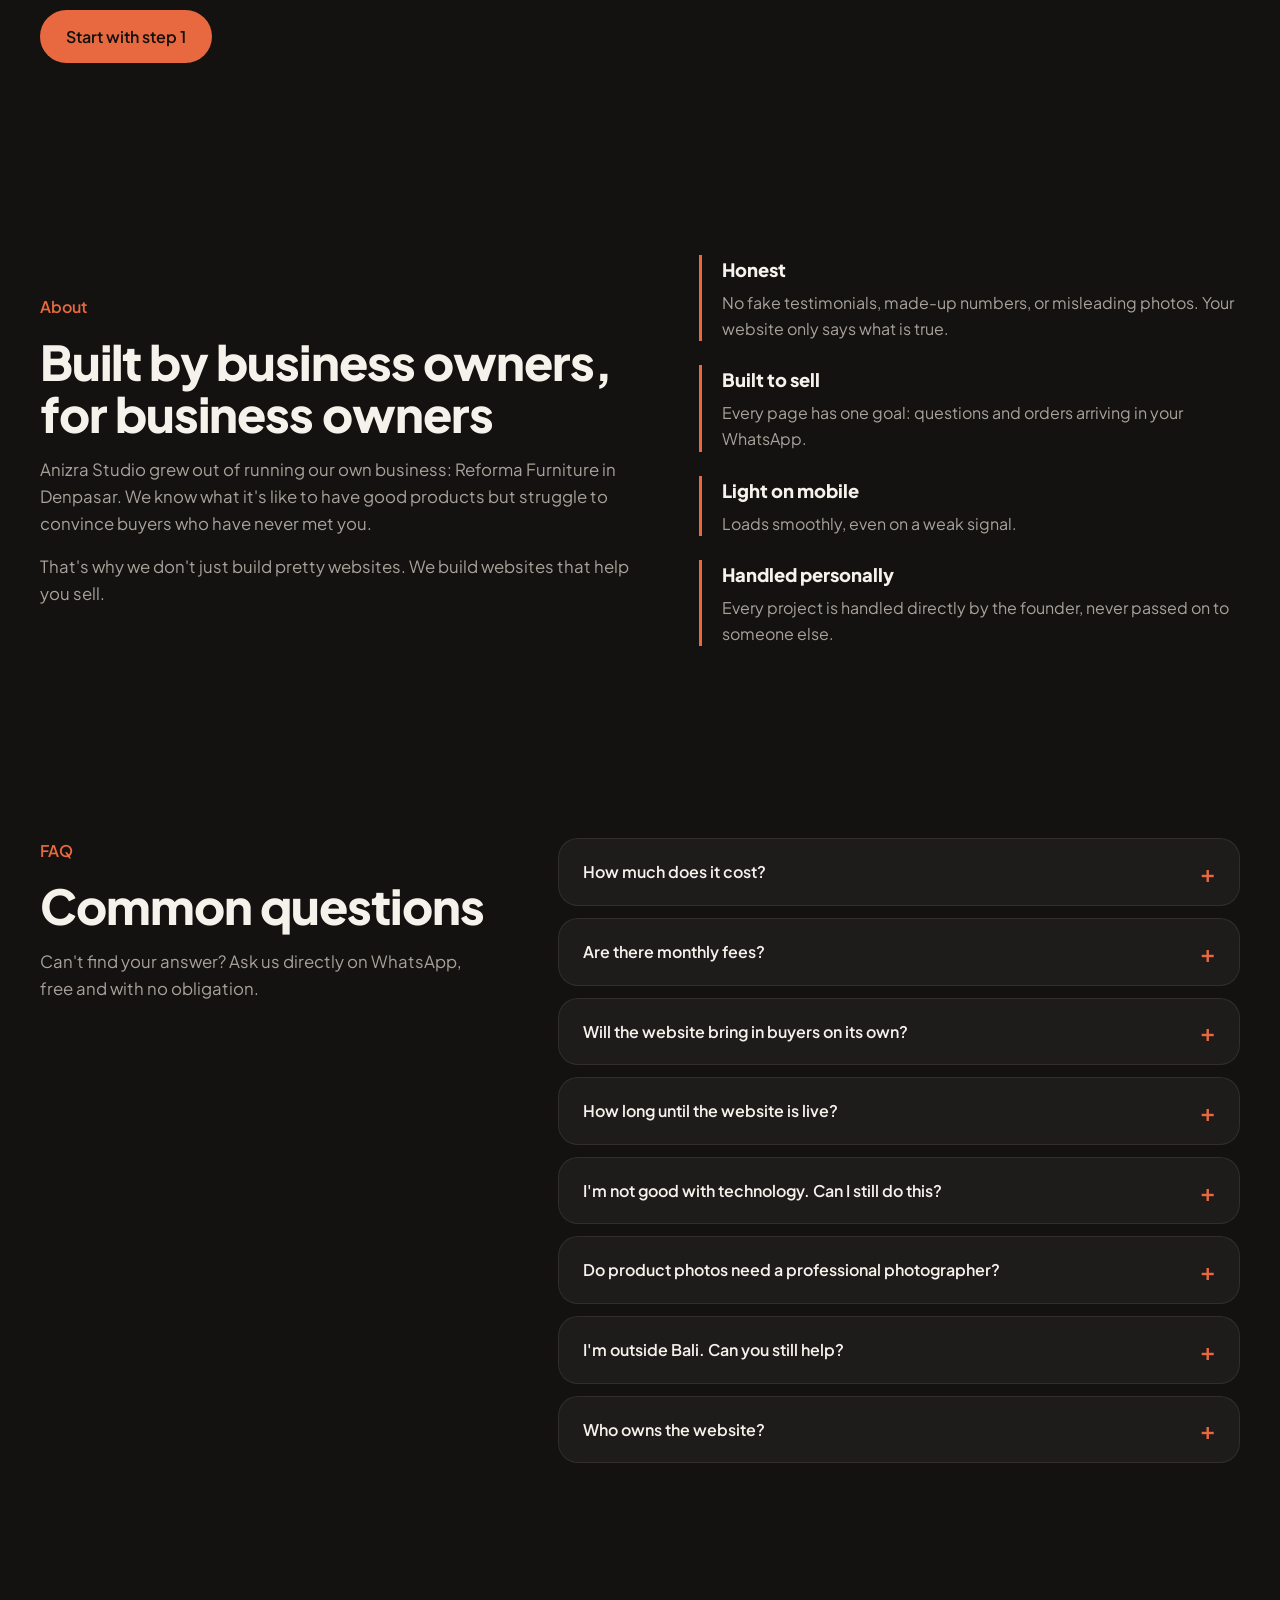
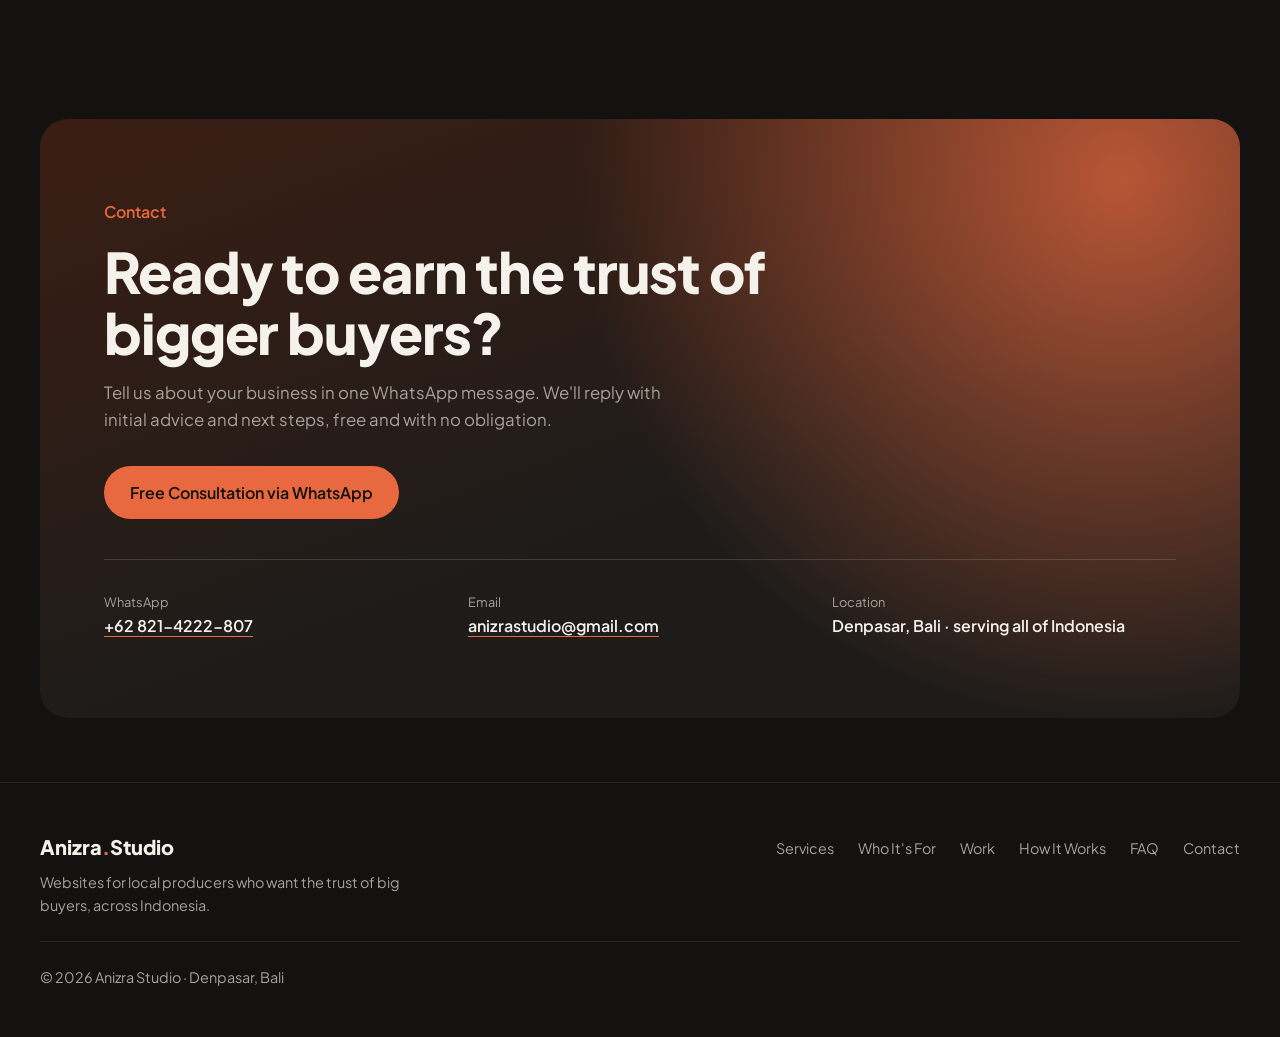
==== commit 633609a4: "Add version to CSS and JS links" ====
--- a/en/index.html
+++ b/en/index.html
@@ -30,8 +30,8 @@
     <link rel="preconnect" href="https://fonts.googleapis.com">
     <link rel="preconnect" href="https://fonts.gstatic.com" crossorigin>
     <link rel="stylesheet" href="https://fonts.googleapis.com/css2?family=Plus+Jakarta+Sans:wght@400;600;800&display=swap">
-    <link rel="stylesheet" href="../css/styles.css">
-    <script src="../js/main.js" defer></script>
+    <link rel="stylesheet" href="../css/styles.css?v=20261114">
+    <script src="../js/main.js?v=20261114" defer></script>
 
     <script type="application/ld+json">
     {
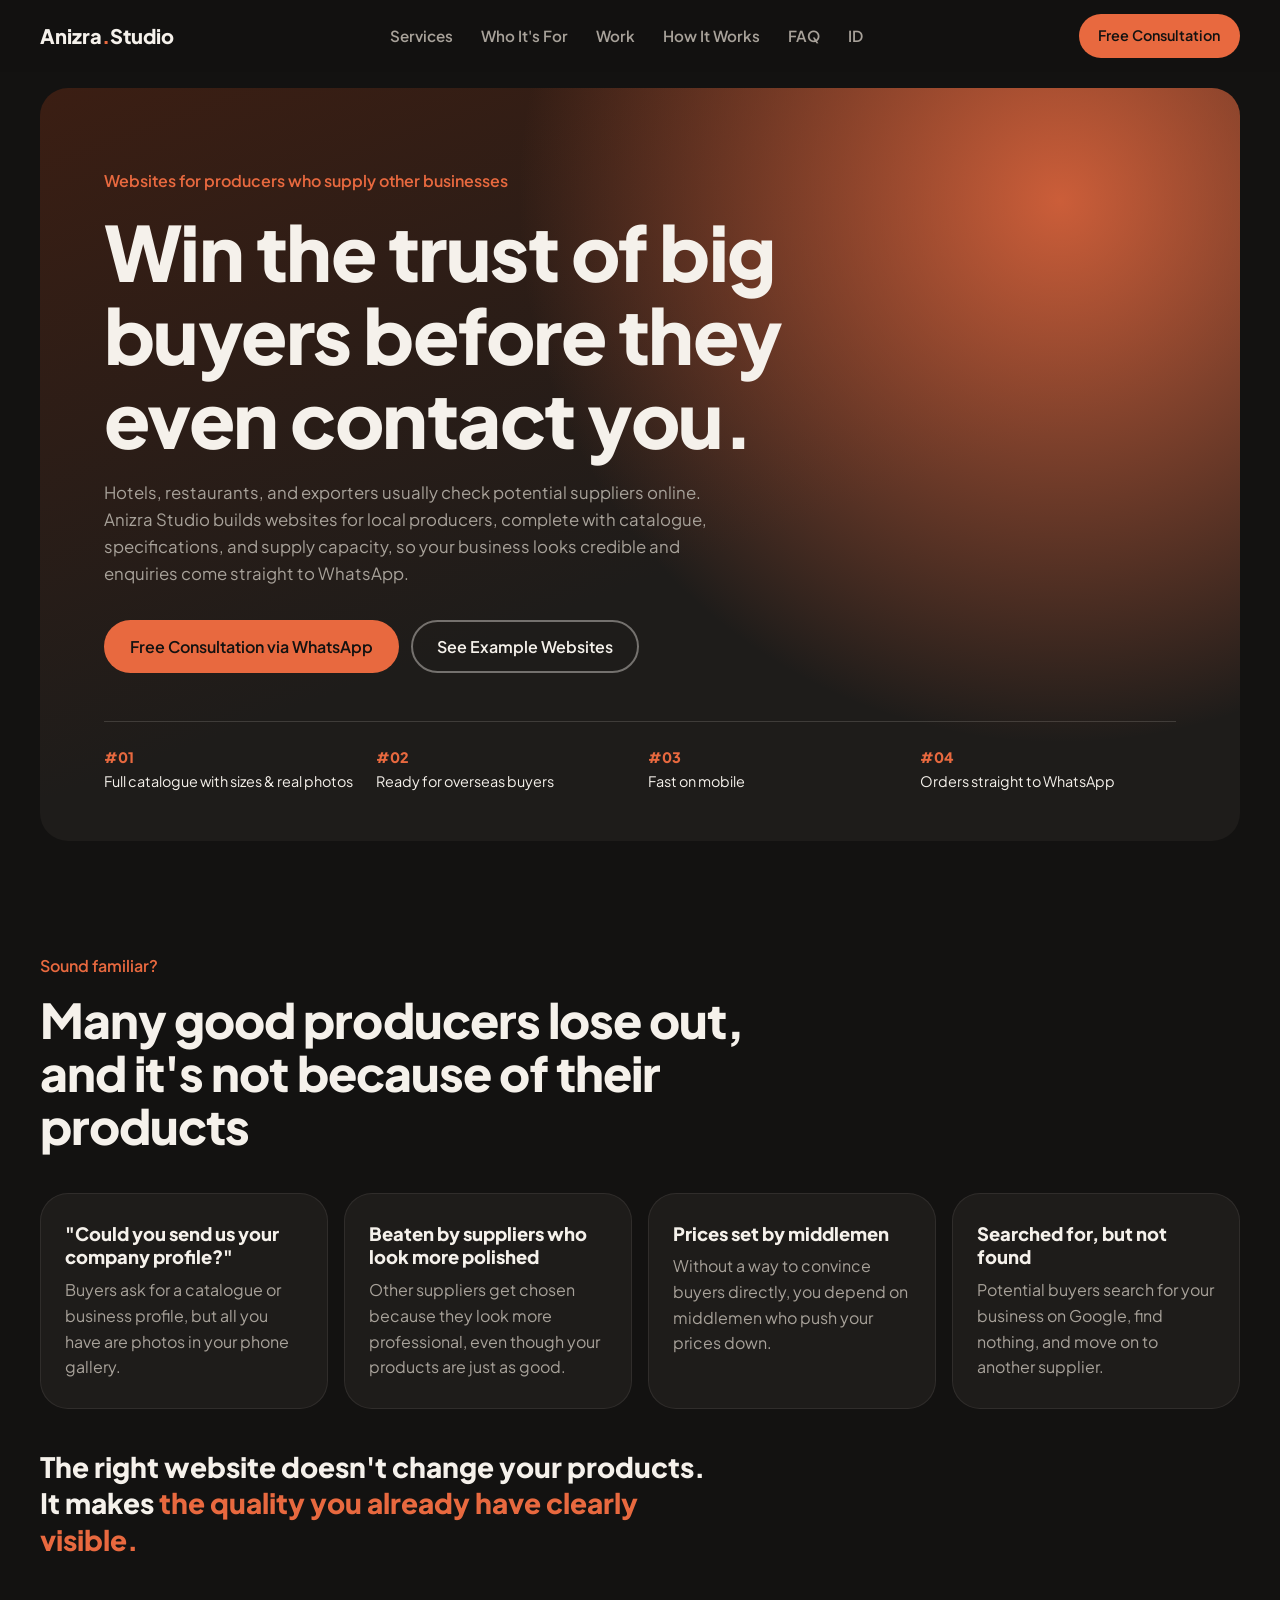
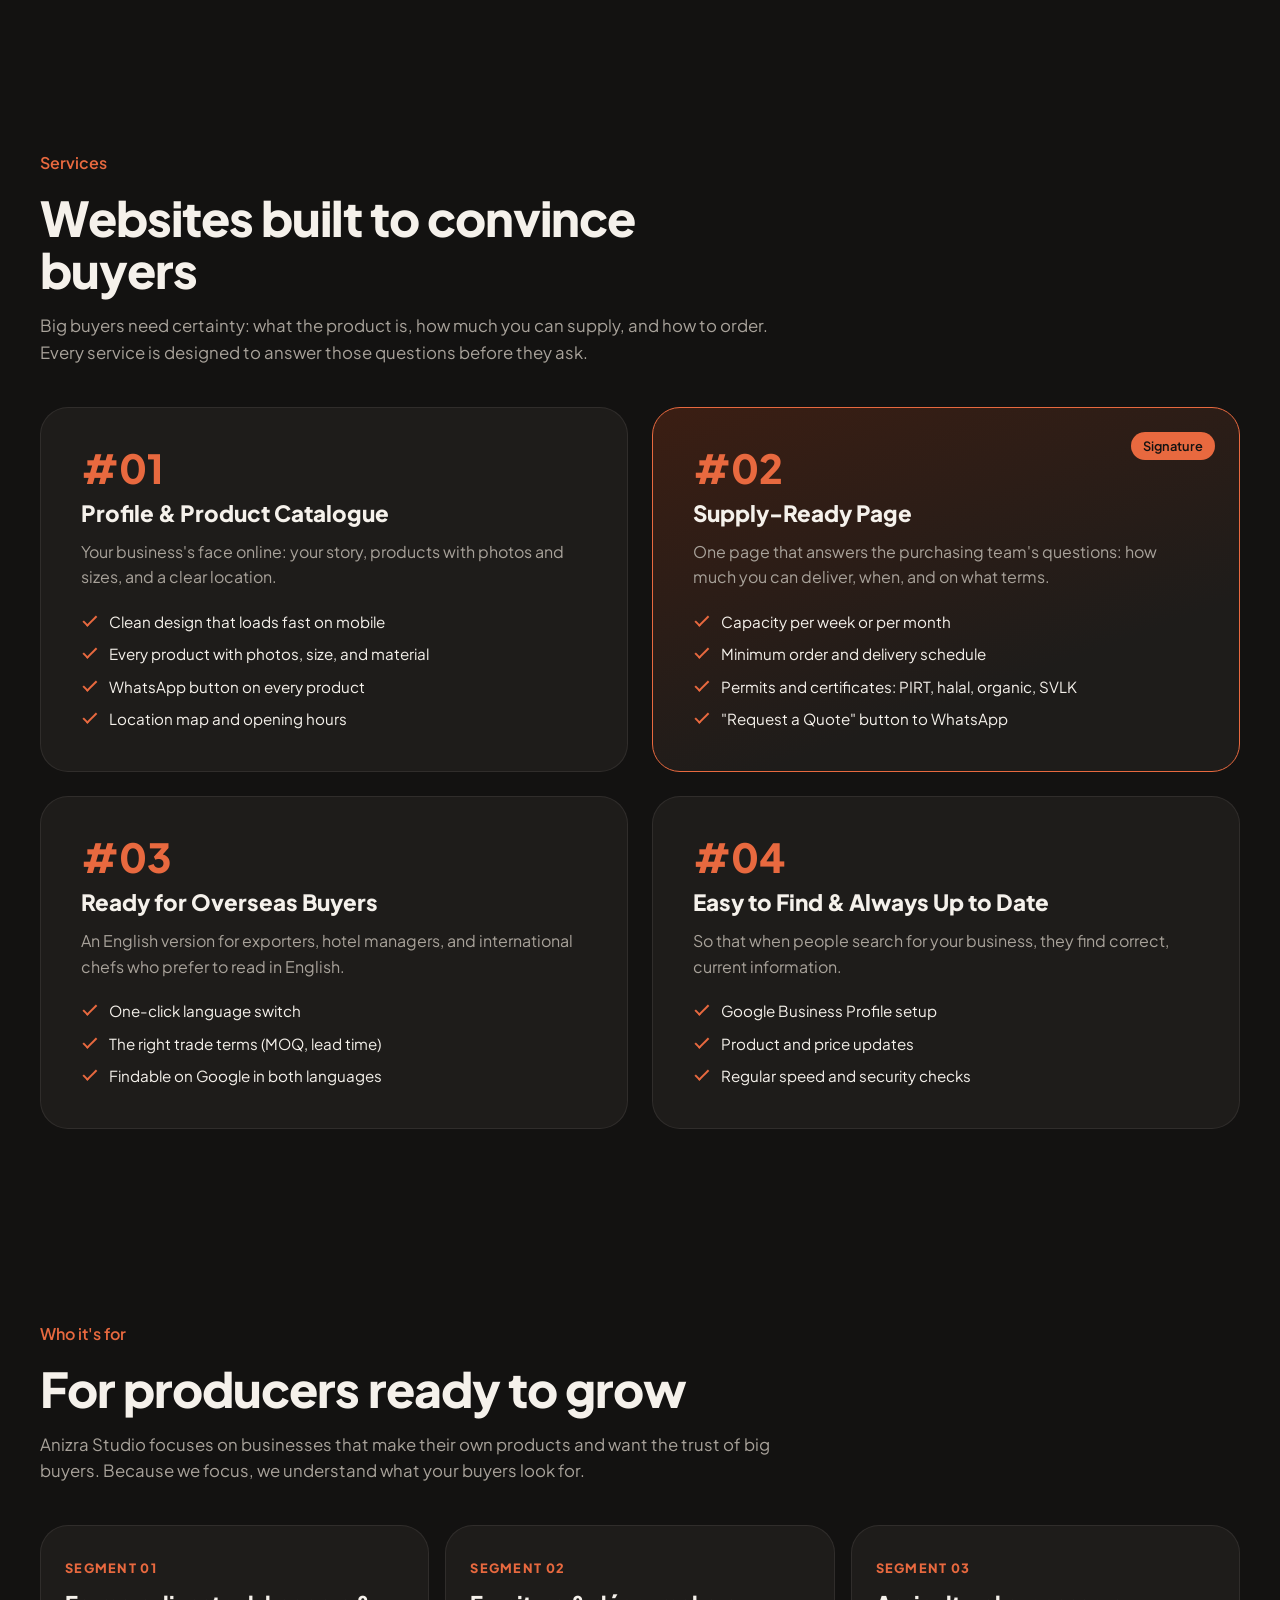
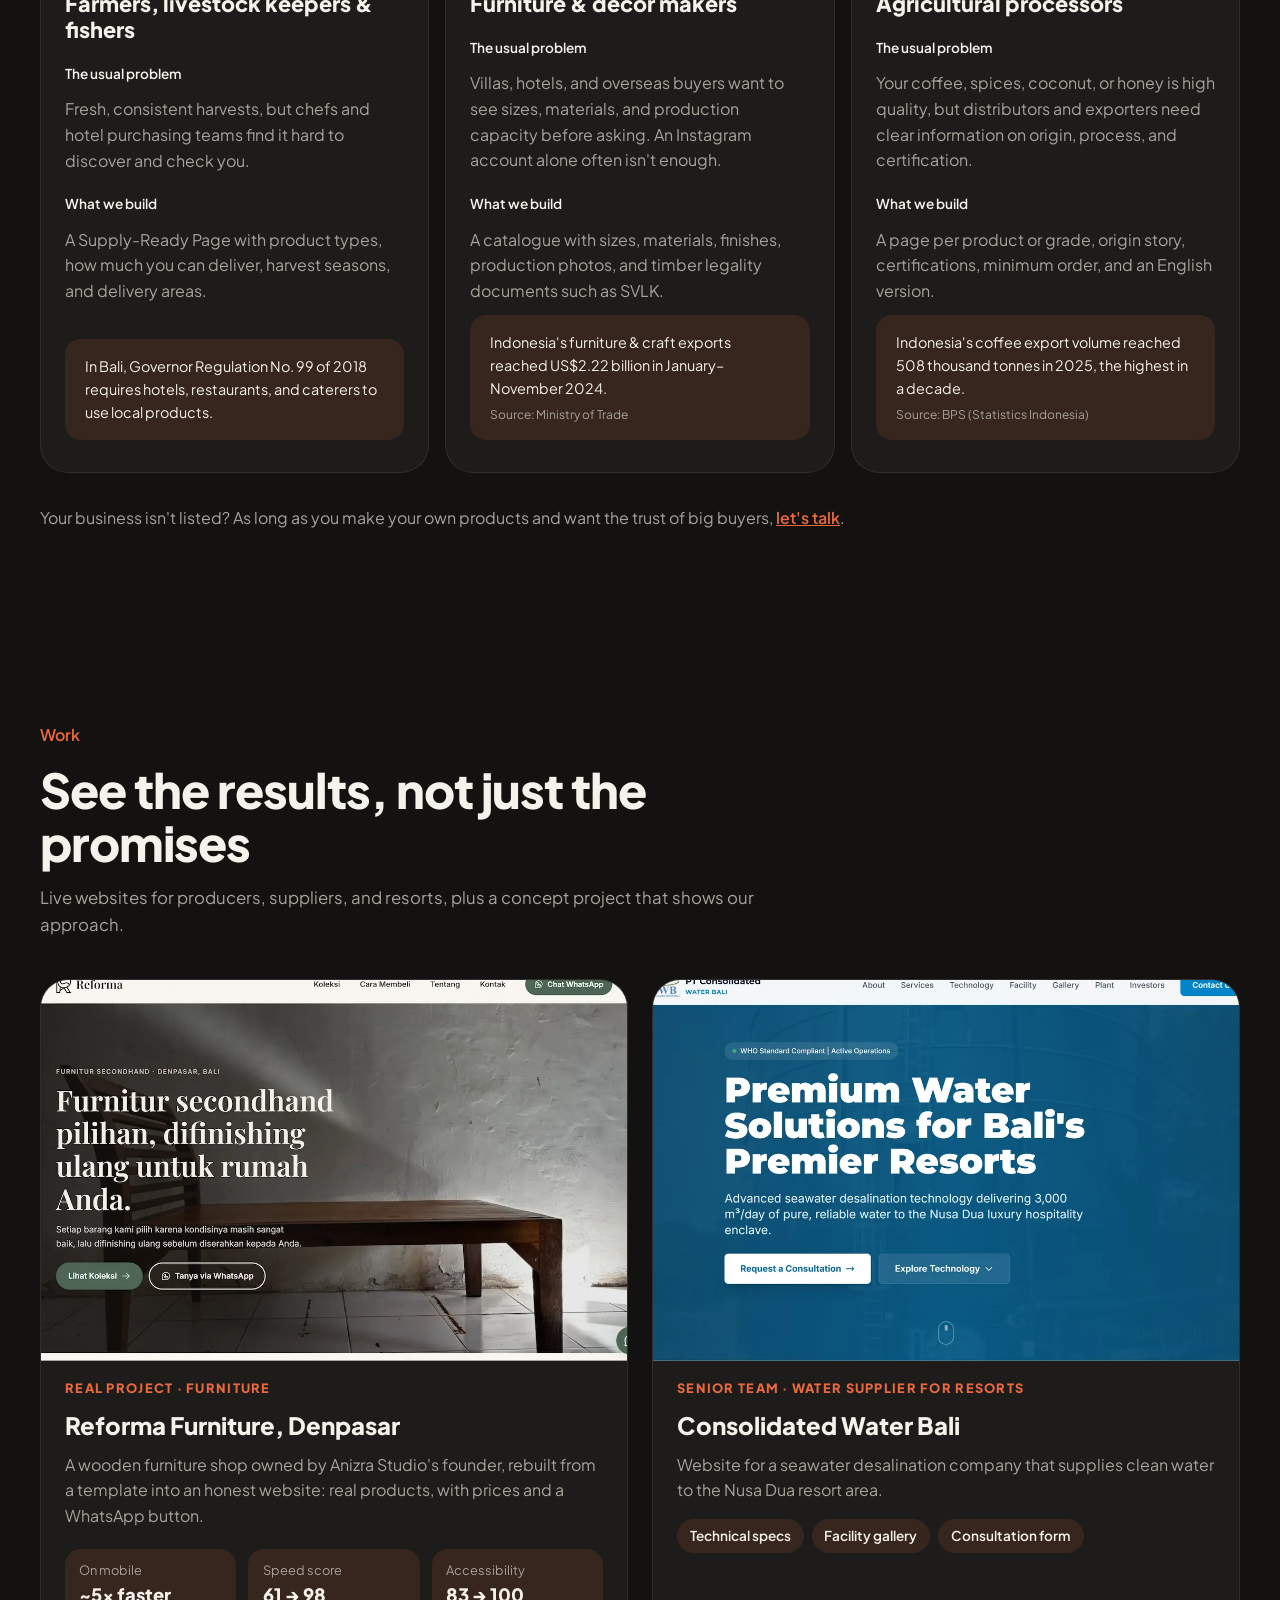
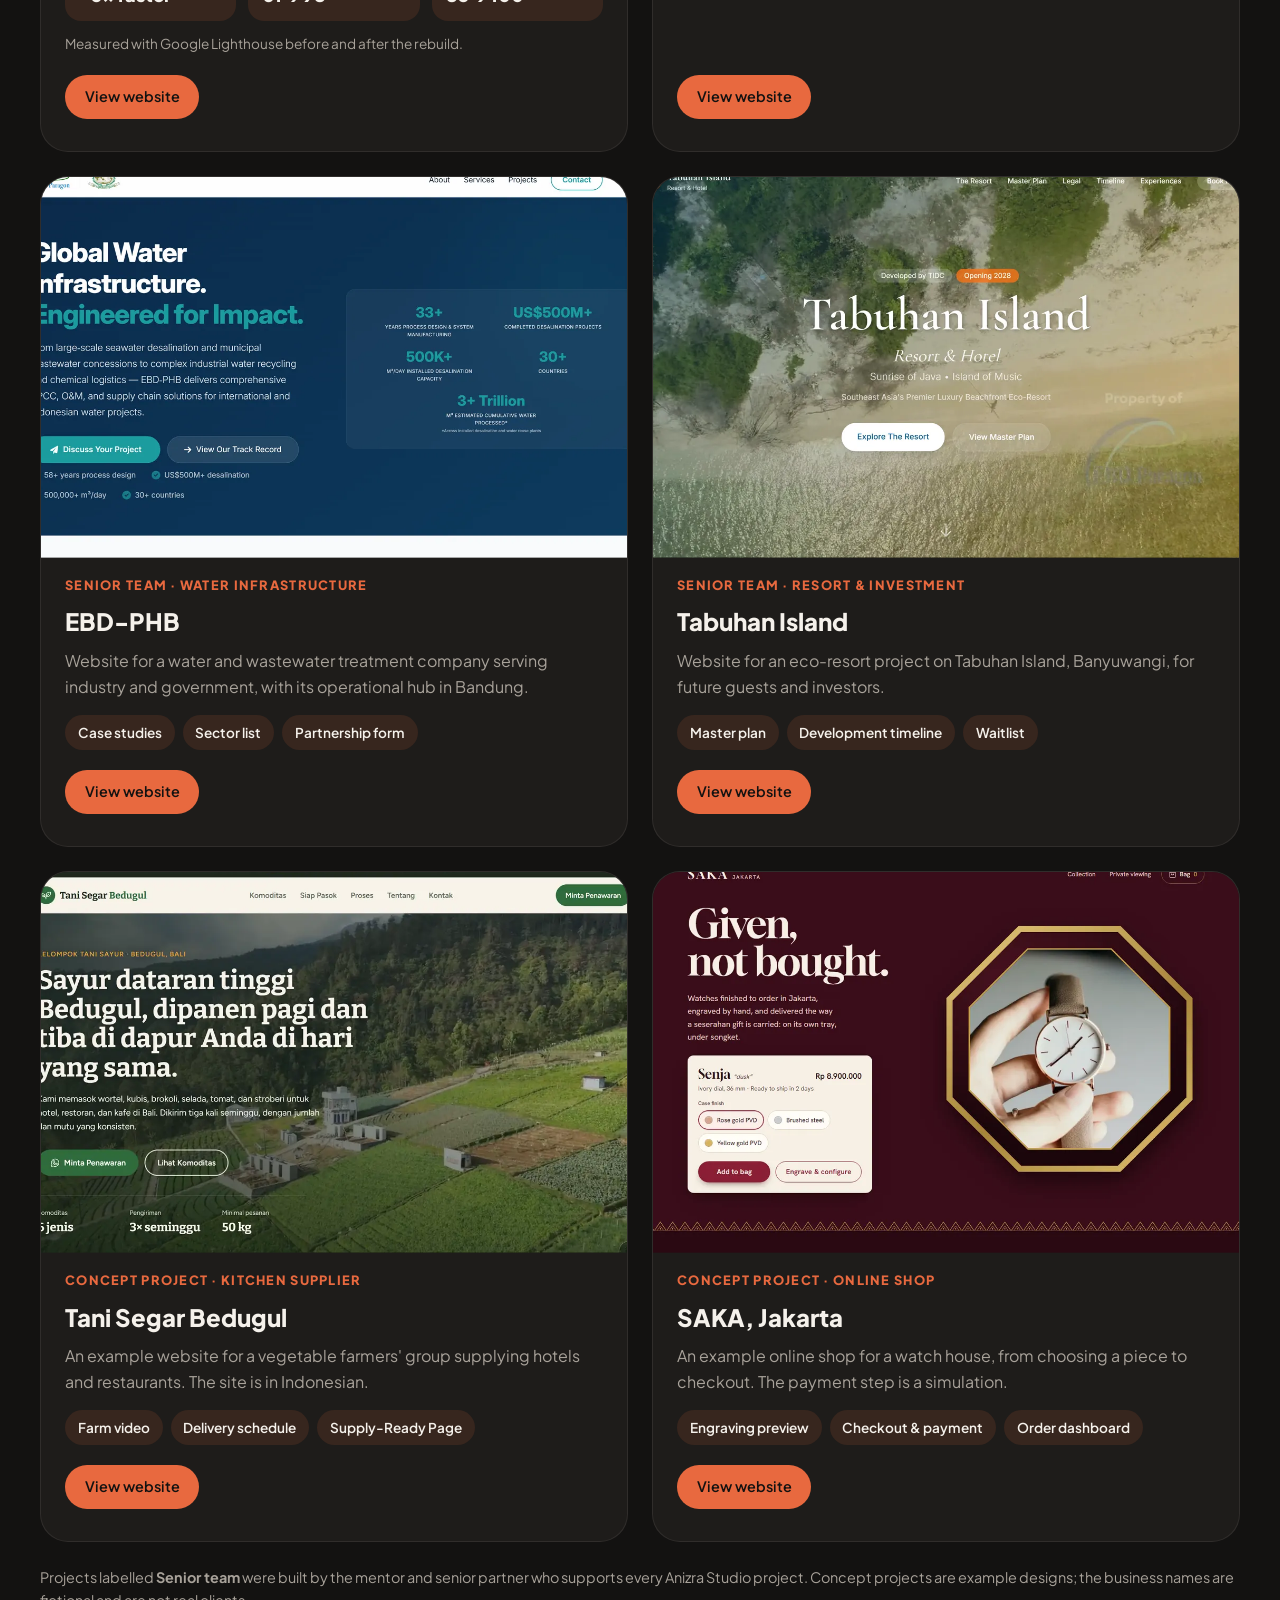
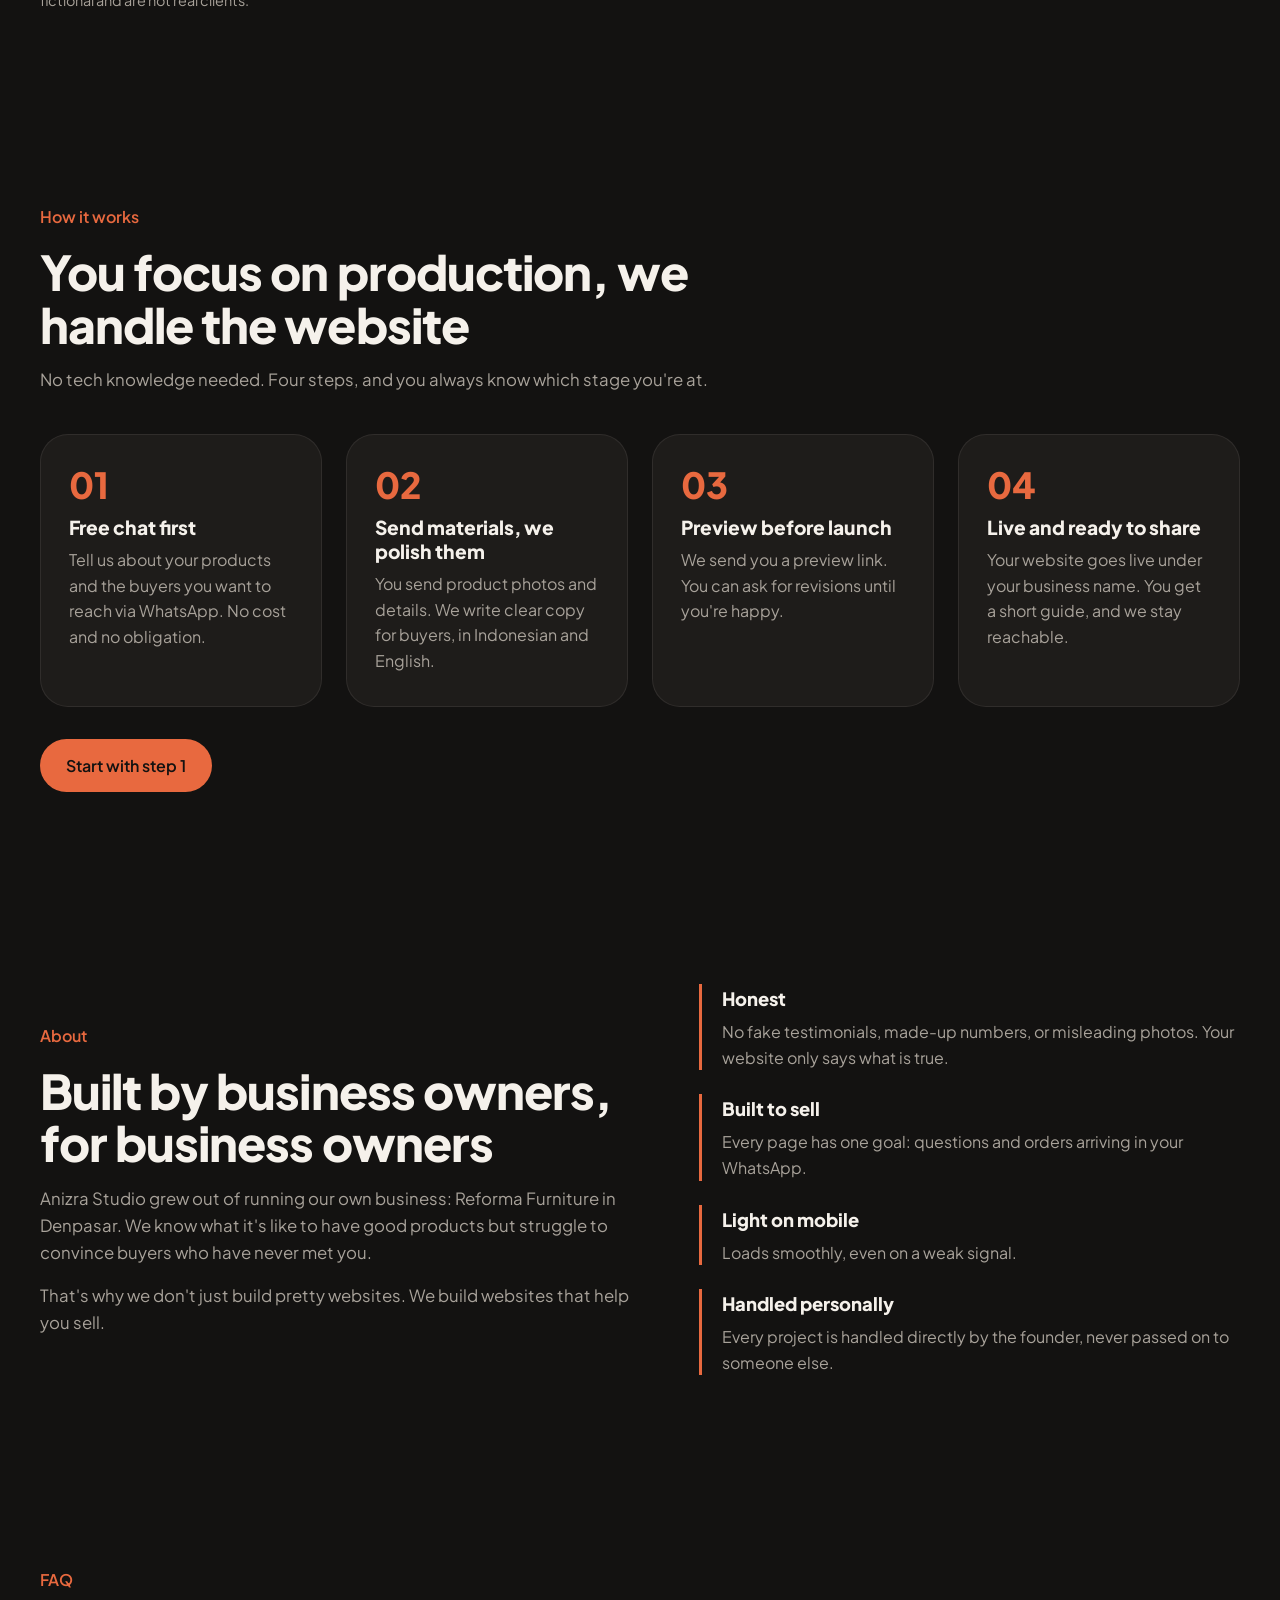
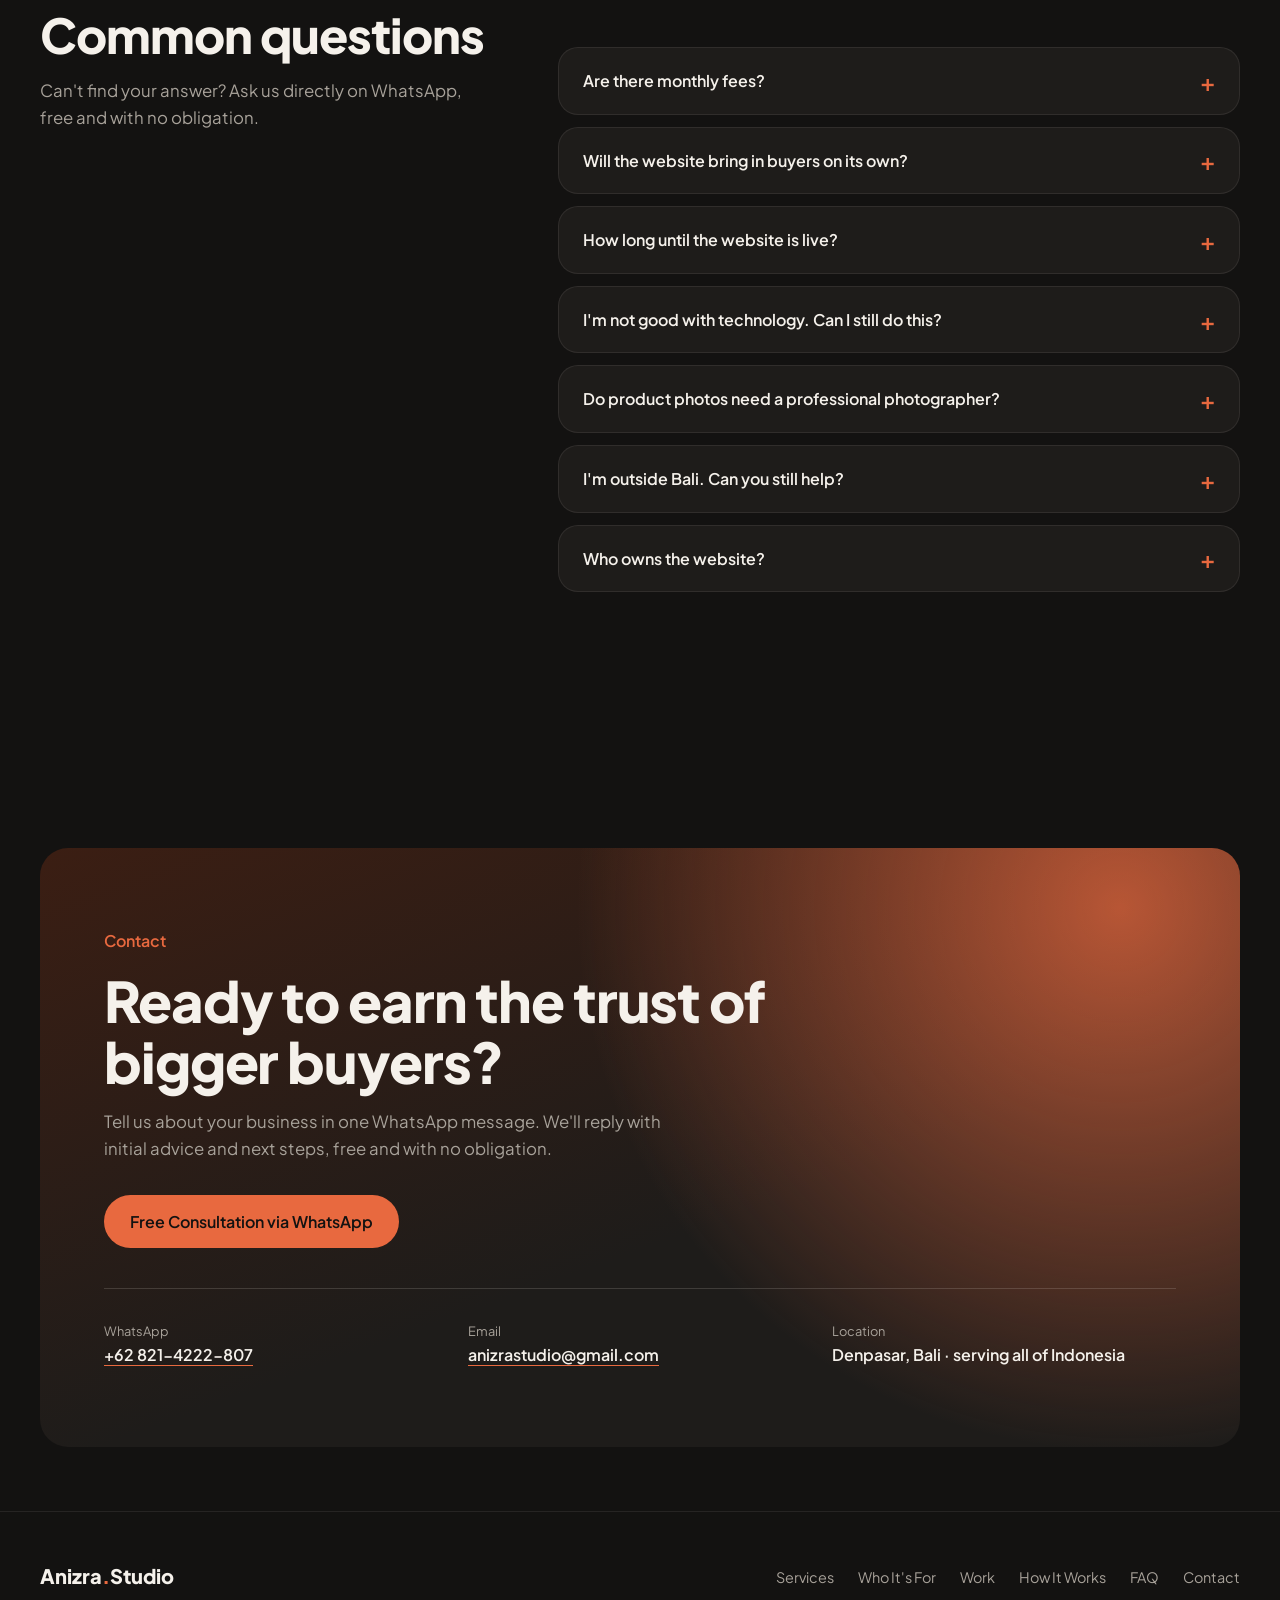
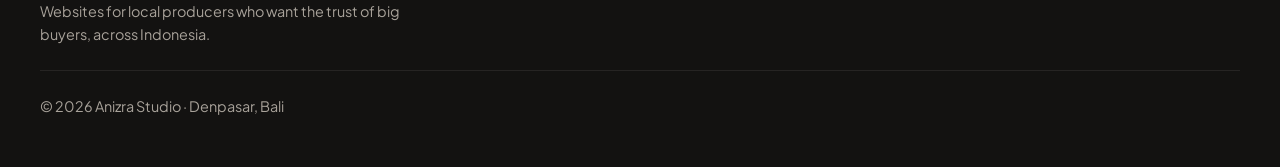
==== commit fb5bc5f1: "Add SAKA concept shop to portfolio New concept card for the SAKA online shop demo (saka.anizrastudio" ====
--- a/en/index.html
+++ b/en/index.html
@@ -30,7 +30,7 @@
     <link rel="preconnect" href="https://fonts.googleapis.com">
     <link rel="preconnect" href="https://fonts.gstatic.com" crossorigin>
     <link rel="stylesheet" href="https://fonts.googleapis.com/css2?family=Plus+Jakarta+Sans:wght@400;600;800&display=swap">
-    <link rel="stylesheet" href="../css/styles.css?v=20261114">
+    <link rel="stylesheet" href="../css/styles.css?v=20261119">
     <script src="../js/main.js?v=20261114" defer></script>
 
     <script type="application/ld+json">
@@ -332,6 +332,20 @@
                             </div>
                         </div>
                     </article>
+                    <article class="work-card">
+                        <div class="work-card__media">
+                            <img src="../assets/img/saka.webp" alt="Homepage of the SAKA concept online shop" width="1200" height="750" loading="lazy">
+                        </div>
+                        <div class="work-card__body">
+                            <p class="work-card__tag">Concept project · Online shop</p>
+                            <h3>SAKA, Jakarta</h3>
+                            <p>An example online shop for a watch house, from choosing a piece to checkout. The payment step is a simulation.</p>
+                            <ul class="work-highlights"><li>Engraving preview</li><li>Checkout &amp; payment</li><li>Order dashboard</li></ul>
+                            <div class="work-card__links">
+                                <a class="btn btn--primary btn--small" href="https://saka.anizrastudio.com/" target="_blank" rel="noopener noreferrer">View website</a>
+                            </div>
+                        </div>
+                    </article>
 
                 </div>
 
--- a/css/styles.css
+++ b/css/styles.css
@@ -468,10 +468,8 @@
   .hero__points { grid-template-columns: repeat(4, 1fr); }
   .services { grid-template-columns: repeat(2, minmax(0, 1fr)); gap: 1.5rem; }
   .service-card { padding: 2.5rem; }  
-  /* Karya: baris 1 berisi 2 kartu lebar, baris berikutnya 3 kartu */
-  .works { grid-template-columns: repeat(6, minmax(0, 1fr)); gap: 1.5rem; }
-  .work-card { grid-column: span 2; }
-  .work-card:nth-child(-n + 2) { grid-column: span 3; }
+  /* Karya: 2 kartu lebar per baris (6 kartu = 3 baris yang rapi) */
+  .works { grid-template-columns: repeat(2, minmax(0, 1fr)); gap: 1.5rem; }
   .steps { grid-template-columns: repeat(4, minmax(0, 1fr)); gap: 1.5rem; }
   .step { padding: 5rem 1.75rem 2rem; }
   .step::before { top: 2rem; left: 1.75rem; font-size: 2.25rem; }  
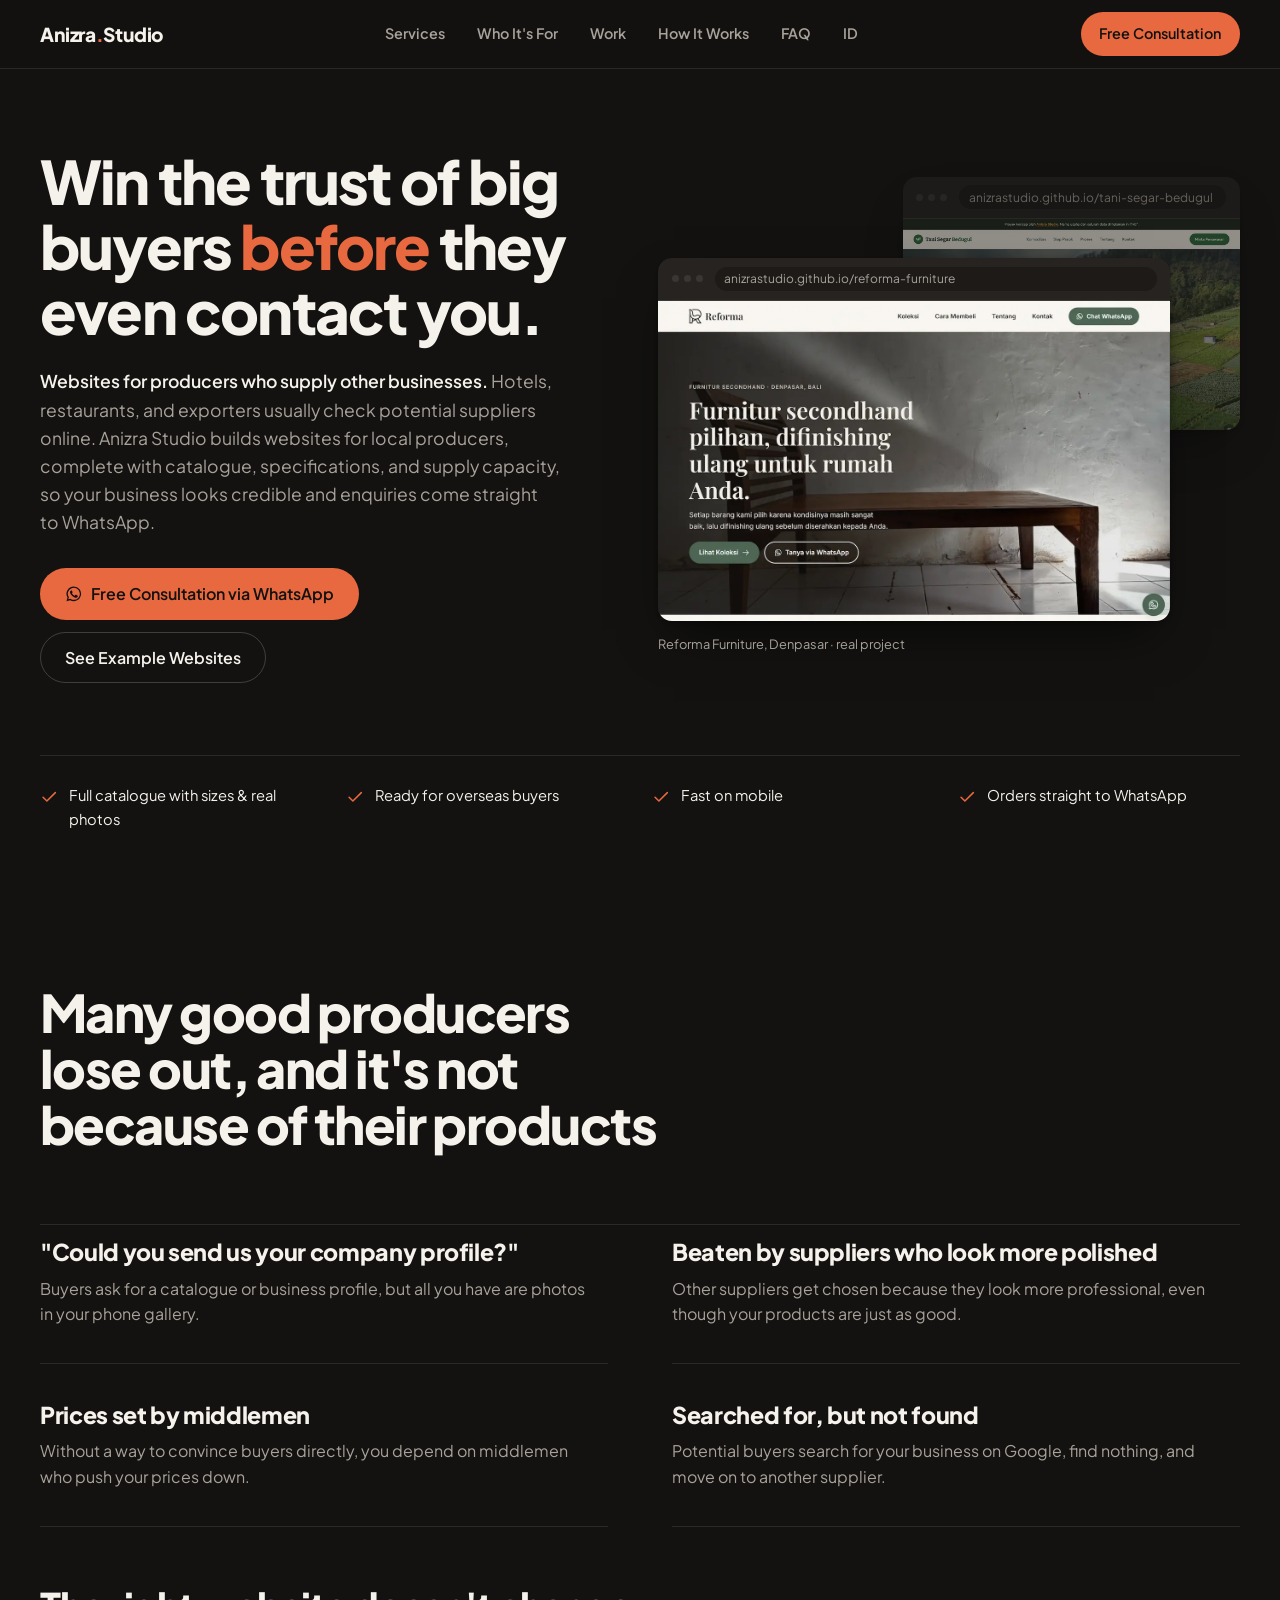
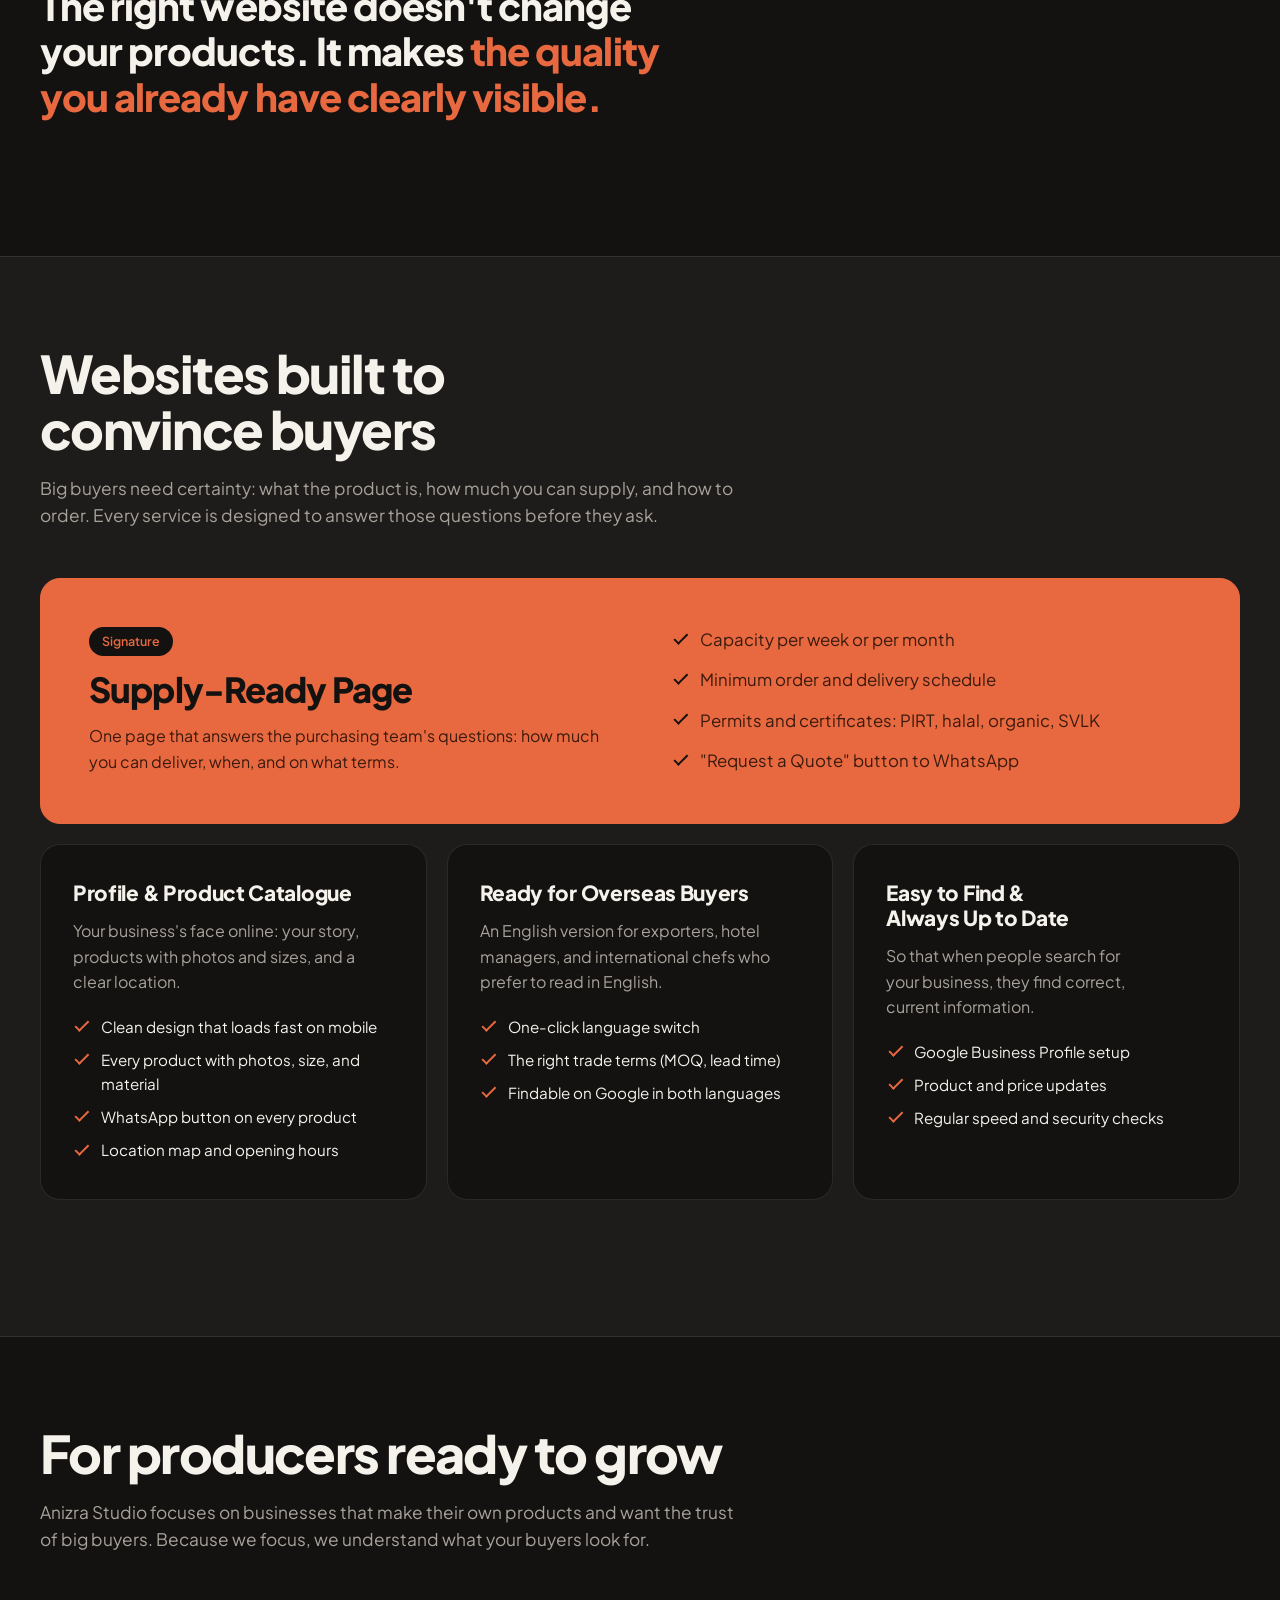
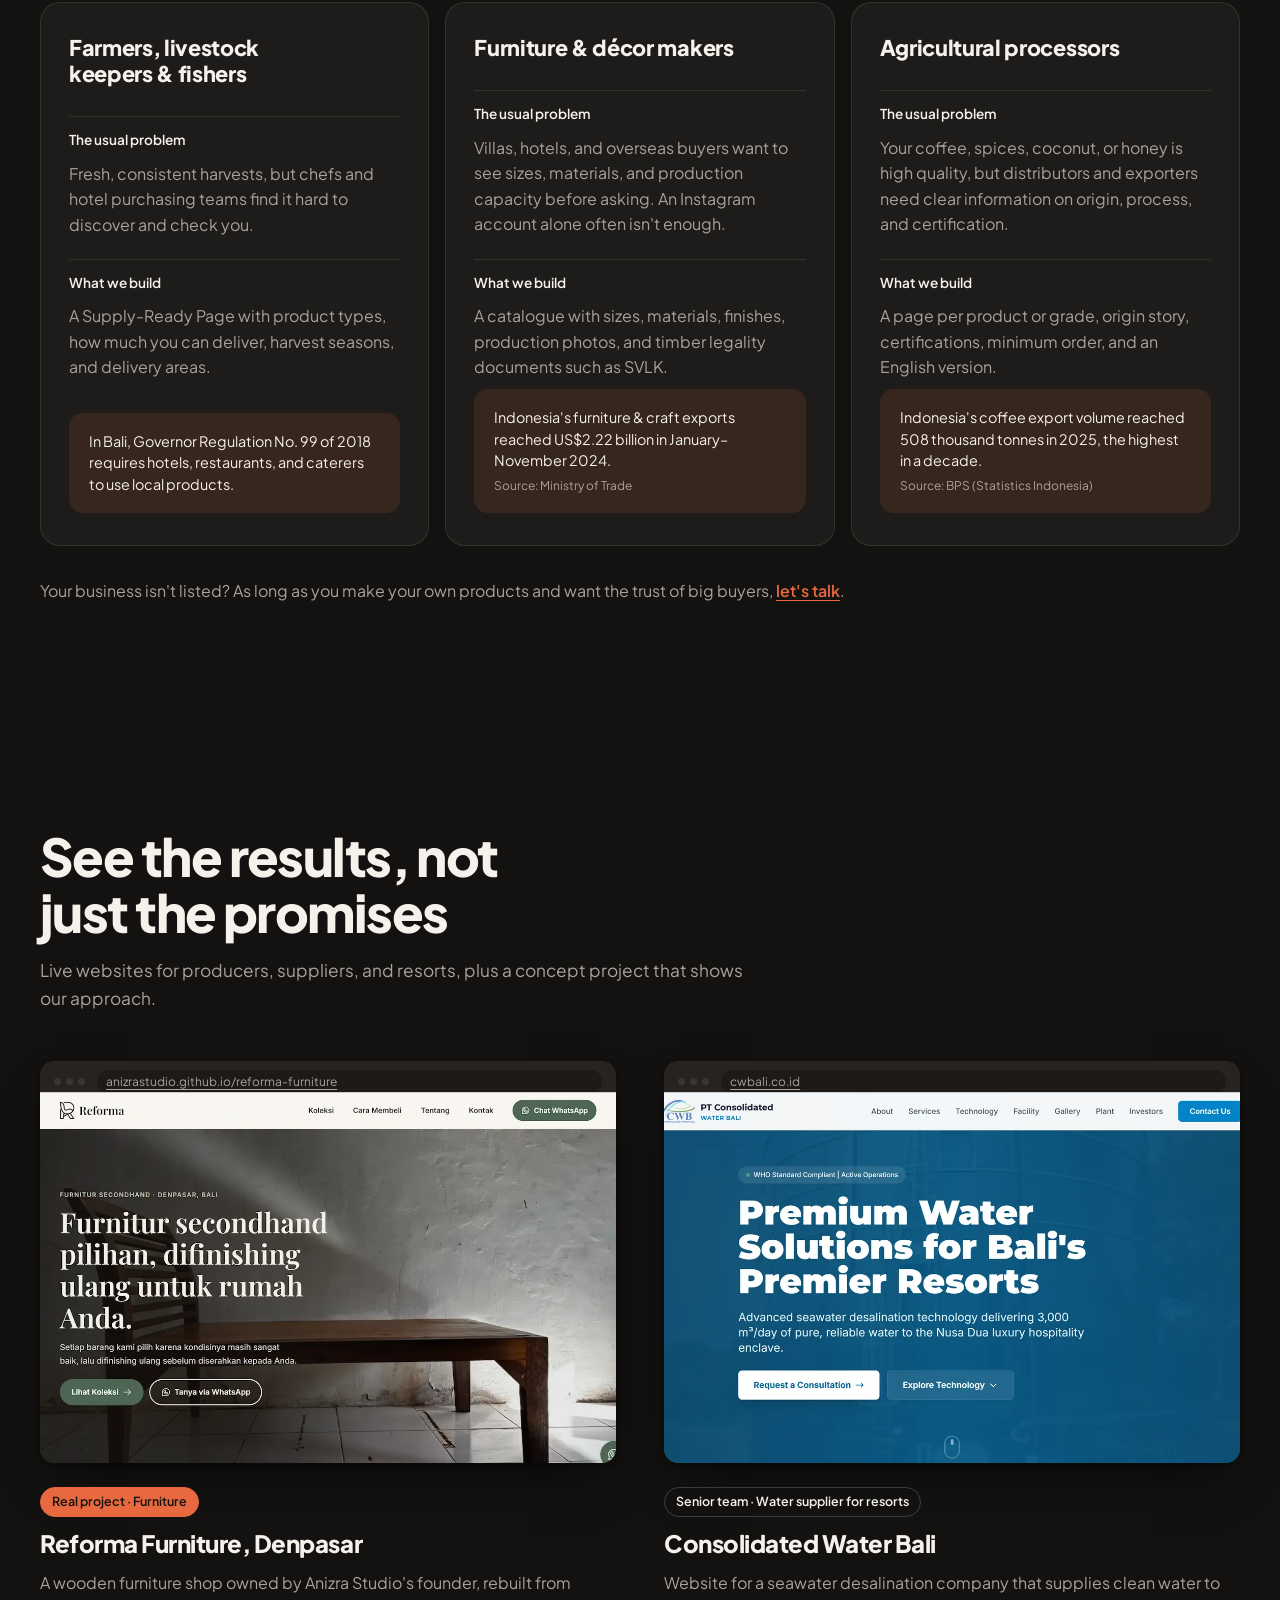
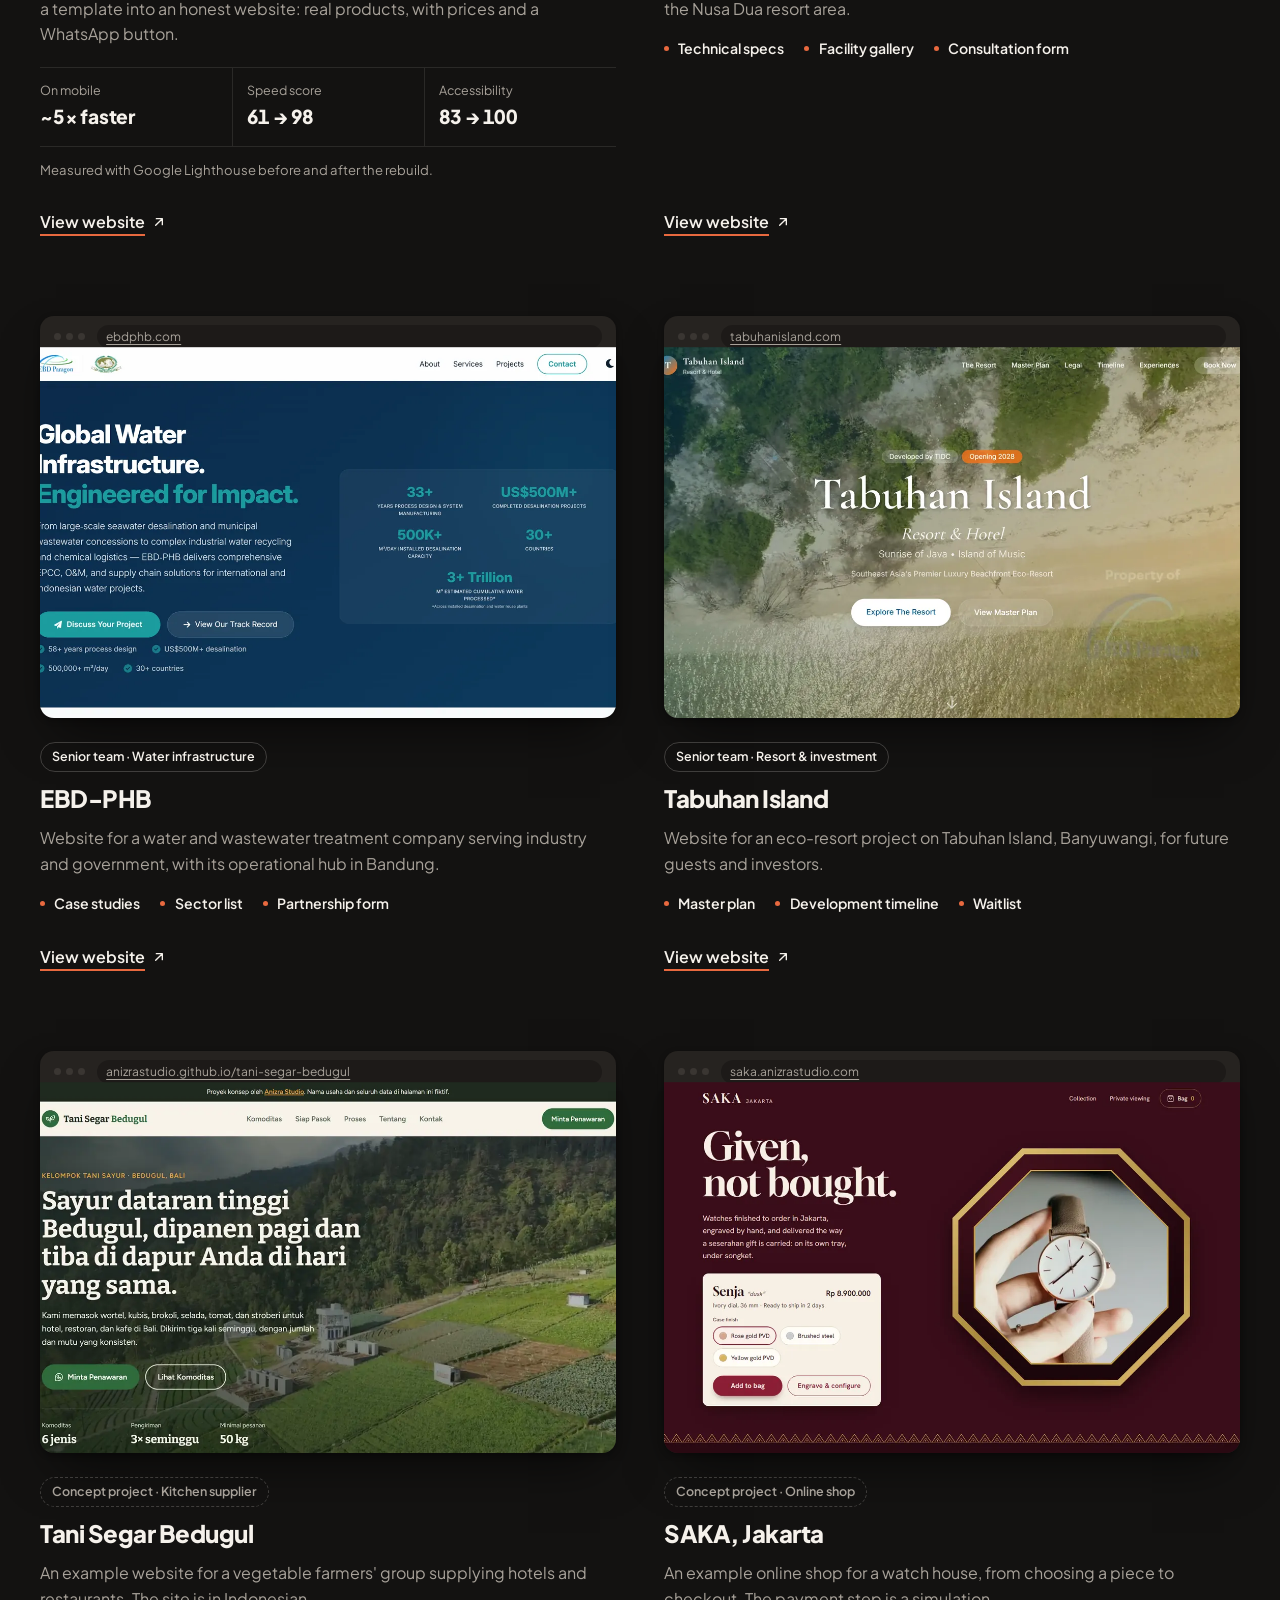
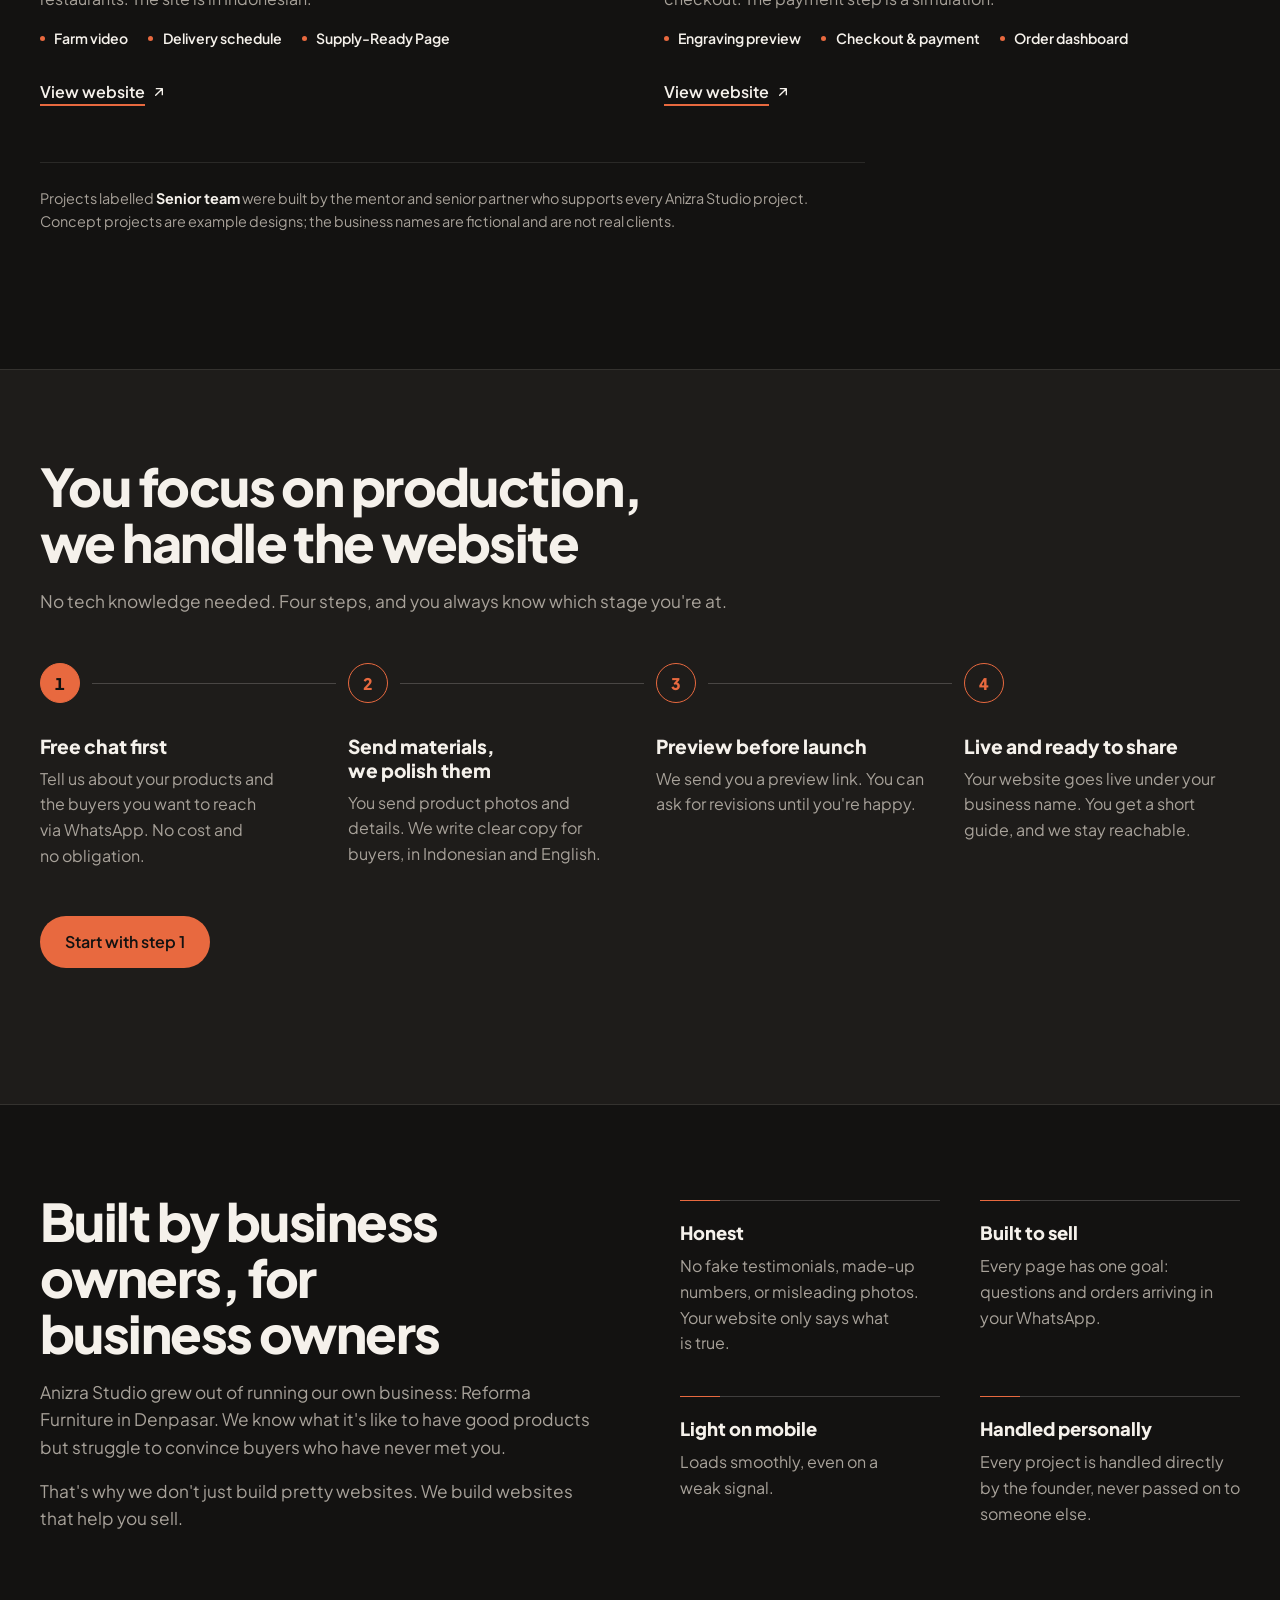
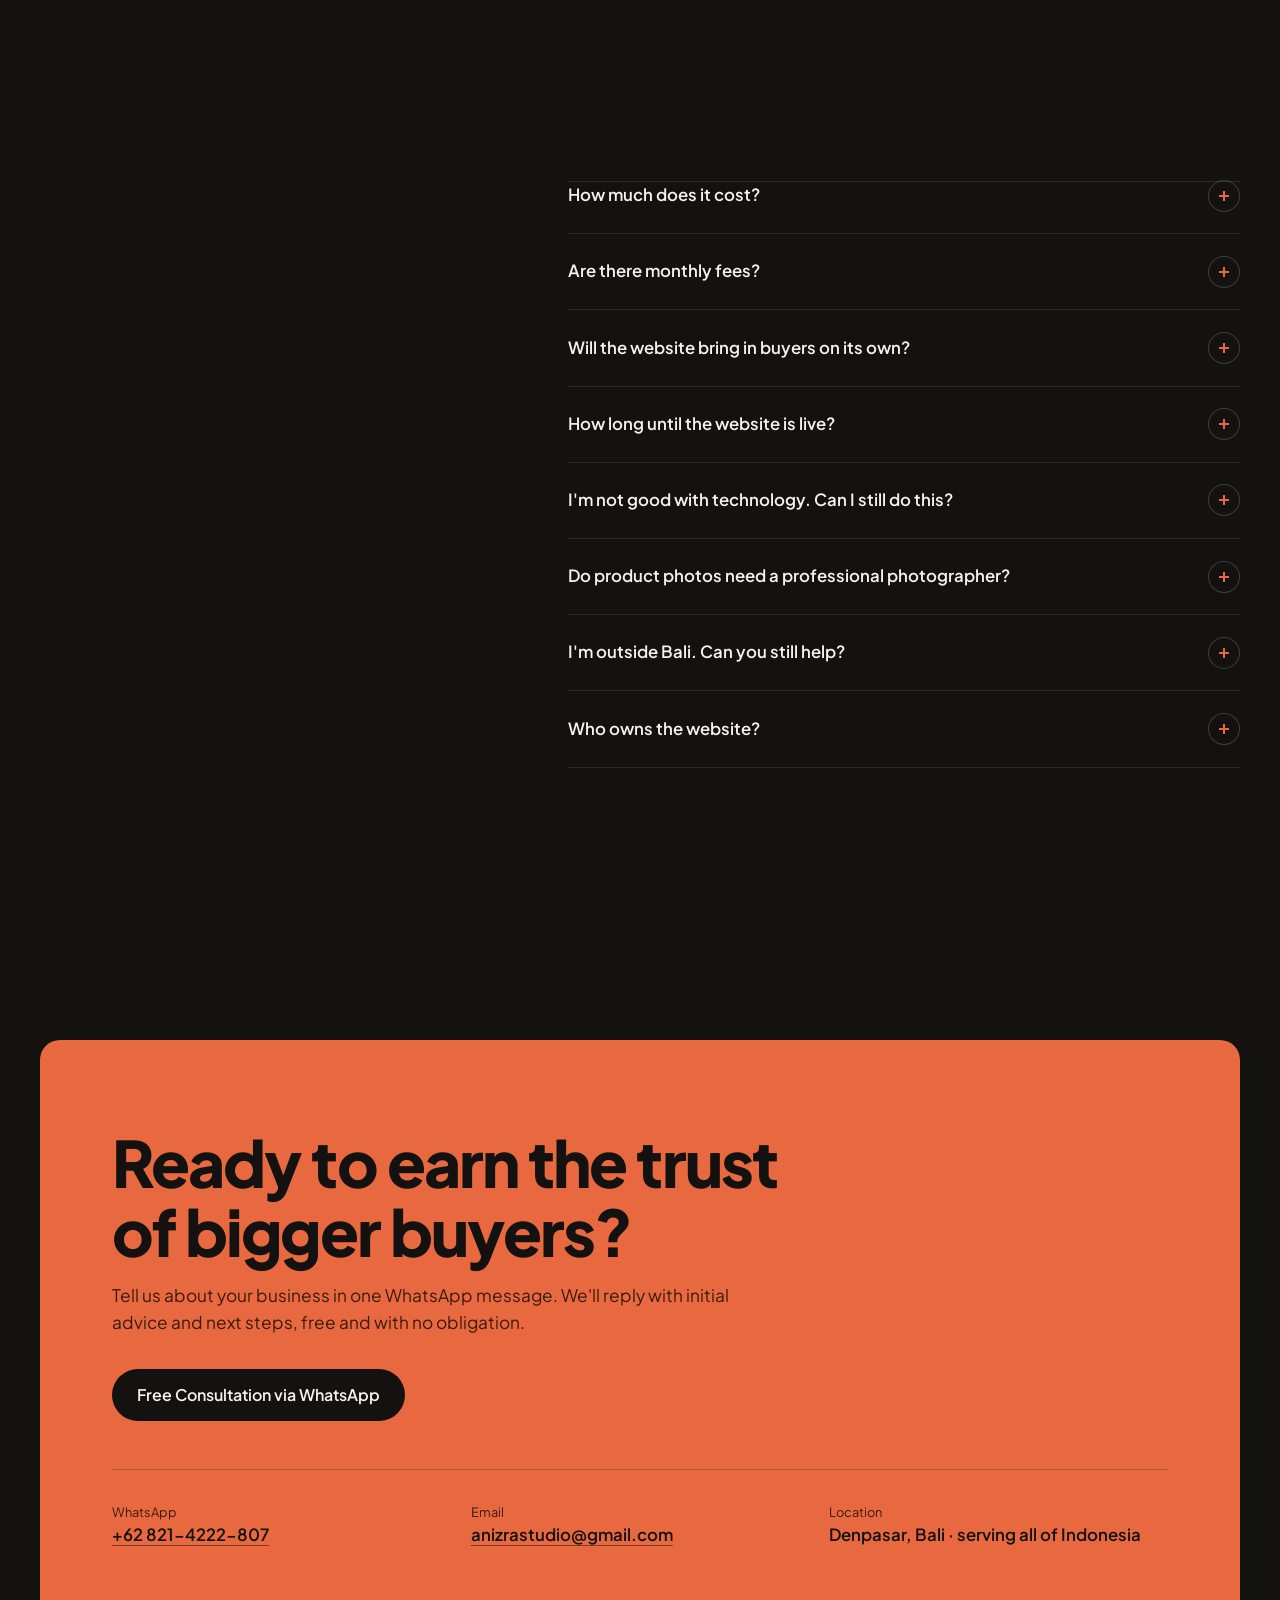
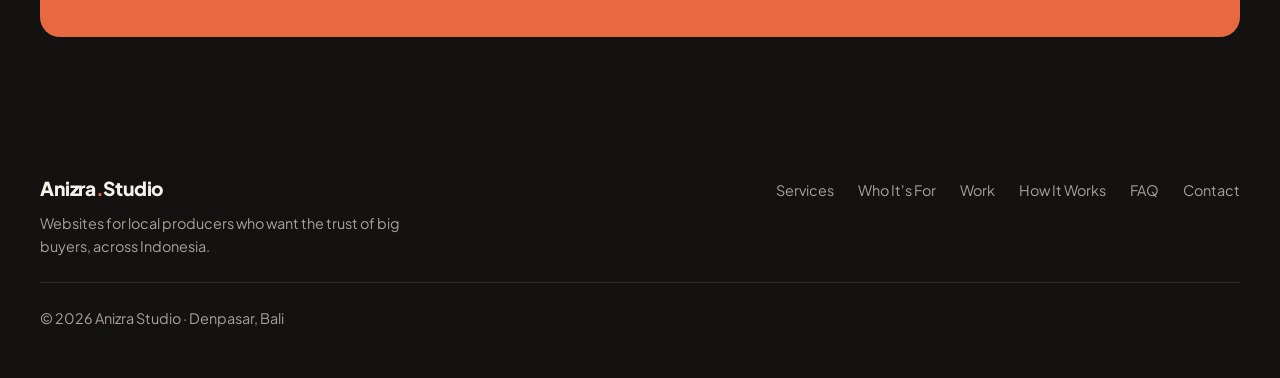
==== commit 18bbca6d: "Refresh homepage visuals in both languages Put real project screenshots in the hero, give each secti" ====
--- a/en/index.html
+++ b/en/index.html
@@ -30,7 +30,7 @@
     <link rel="preconnect" href="https://fonts.googleapis.com">
     <link rel="preconnect" href="https://fonts.gstatic.com" crossorigin>
     <link rel="stylesheet" href="https://fonts.googleapis.com/css2?family=Plus+Jakarta+Sans:wght@400;600;800&display=swap">
-    <link rel="stylesheet" href="../css/styles.css?v=20261119">
+    <link rel="stylesheet" href="../css/styles.css?v=2026111902">
     <script src="../js/main.js?v=20261114" defer></script>
 
     <script type="application/ld+json">
@@ -69,7 +69,7 @@
             </nav>
 
             <div class="header-actions">
-                <a class="btn btn--primary btn--small" href="https://wa.me/628214222807?text=Hello%20Anizra%20Studio%2C%20I%27d%20like%20a%20free%20consultation%20about%20a%20website%20for%20my%20business." target="_blank" rel="noopener noreferrer">Free<span class="hide-sm">&nbsp;Consultation</span></a>
+                <a class="btn btn--primary btn--small" href="https://wa.me/628214222807?text=Hello%20Anizra%20Studio%2C%20I%27d%20like%20a%20free%20consultation%20about%20a%20website%20for%20my%20business." target="_blank" rel="noopener noreferrer"><span class="hide-sm">Free&nbsp;</span>Consultation</a>
 
                 <button class="menu-toggle" type="button" aria-label="Menu" aria-expanded="false" aria-controls="site-nav">
                     <span class="menu-toggle__bar"></span>
@@ -83,30 +83,44 @@
     <main>
         <section class="hero" id="top">
             <div class="container">
-                <div class="hero__card">
-                    <p class="eyebrow">Websites for producers who supply other businesses</p>
-                    <h1 class="hero__title">Win the trust of big buyers before they even contact you.</h1>
-                    <p class="hero__lead">Hotels, restaurants, and exporters usually check potential suppliers online. Anizra Studio builds websites for local producers, complete with catalogue, specifications, and supply capacity, so your business looks credible and enquiries come straight to WhatsApp.</p>
-
-                    <div class="hero__actions">
-                        <a class="btn btn--primary" href="https://wa.me/628214222807?text=Hello%20Anizra%20Studio%2C%20I%27d%20like%20a%20free%20consultation%20about%20a%20website%20for%20my%20business." target="_blank" rel="noopener noreferrer">Free Consultation via WhatsApp</a>
-                        <a class="btn btn--ghost" href="#work">See Example Websites</a>
+                <div class="hero__grid">
+                    <div class="hero__copy">
+                        <h1 class="hero__title">Win the trust of big buyers <em>before</em> they even contact you.</h1>
+                        <p class="hero__lead"><strong>Websites for producers who supply other businesses.</strong> Hotels, restaurants, and exporters usually check potential suppliers online. Anizra Studio builds websites for local producers, complete with catalogue, specifications, and supply capacity, so your business looks credible and enquiries come straight to WhatsApp.</p>
+
+                        <div class="hero__actions">
+                            <a class="btn btn--primary" href="https://wa.me/628214222807?text=Hello%20Anizra%20Studio%2C%20I%27d%20like%20a%20free%20consultation%20about%20a%20website%20for%20my%20business." target="_blank" rel="noopener noreferrer"><svg class="btn__icon" viewBox="0 0 24 24" fill="currentColor" aria-hidden="true"><path d="M12 2a10 10 0 0 0-8.6 15.1L2 22l5-1.3A10 10 0 1 0 12 2zm0 18.2a8.2 8.2 0 0 1-4.2-1.2l-.3-.2-3 .8.8-2.9-.2-.3A8.2 8.2 0 1 1 12 20.2zm4.5-6.1c-.2-.1-1.5-.7-1.7-.8-.2-.1-.4-.1-.6.1l-.8 1c-.1.2-.3.2-.5.1a6.7 6.7 0 0 1-3.3-2.9c-.3-.4.2-.4.7-1.4.1-.2 0-.3 0-.5l-.8-1.8c-.2-.5-.4-.4-.6-.4h-.5a1 1 0 0 0-.7.3 3 3 0 0 0-.9 2.2 5.2 5.2 0 0 0 1.1 2.7 11.8 11.8 0 0 0 4.5 4c1.7.7 2.3.8 3.2.6.5-.1 1.5-.6 1.7-1.2.2-.6.2-1.1.2-1.2-.1-.1-.3-.2-.5-.3z"/></svg>Free Consultation via WhatsApp</a>
+                            <a class="btn btn--ghost" href="#work">See Example Websites</a>
+                        </div>
                     </div>
 
-                    <ul class="hero__points">
-                        <li><span>#01</span> Full catalogue with sizes &amp; real photos</li>
-                        <li><span>#02</span> Ready for overseas buyers</li>
-                        <li><span>#03</span> Fast on mobile</li>
-                        <li><span>#04</span> Orders straight to WhatsApp</li>
-                    </ul>
-                </div>
+                    <div class="hero__showcase">
+                        <figure class="hero__frame--back frame" aria-hidden="true">
+                            <div class="frame__bar"><span class="frame__dots"><i></i><i></i><i></i></span><span class="frame__url">anizrastudio.github.io/tani-segar-bedugul</span></div>
+                            <img src="../assets/img/tani-segar.webp" alt="" width="1200" height="750" loading="lazy">
+                        </figure>
+                        <figure class="hero__frame--front">
+                            <div class="frame">
+                                <div class="frame__bar"><span class="frame__dots"><i></i><i></i><i></i></span><span class="frame__url">anizrastudio.github.io/reforma-furniture</span></div>
+                                <img src="../assets/img/reforma.webp" alt="Home page of the Reforma Furniture website" width="1200" height="750" fetchpriority="high">
+                            </div>
+                            <figcaption class="hero__caption">Reforma Furniture, Denpasar · real project</figcaption>
+                        </figure>
+                    </div>
+                </div>
+
+                <ul class="hero__points">
+                    <li><svg viewBox="0 0 24 24" fill="none" stroke="currentColor" stroke-width="2" stroke-linecap="round" stroke-linejoin="round" aria-hidden="true"><path d="M20 6 9 17l-5-5"/></svg>Full catalogue with sizes &amp; real photos</li>
+                    <li><svg viewBox="0 0 24 24" fill="none" stroke="currentColor" stroke-width="2" stroke-linecap="round" stroke-linejoin="round" aria-hidden="true"><path d="M20 6 9 17l-5-5"/></svg>Ready for overseas buyers</li>
+                    <li><svg viewBox="0 0 24 24" fill="none" stroke="currentColor" stroke-width="2" stroke-linecap="round" stroke-linejoin="round" aria-hidden="true"><path d="M20 6 9 17l-5-5"/></svg>Fast on mobile</li>
+                    <li><svg viewBox="0 0 24 24" fill="none" stroke="currentColor" stroke-width="2" stroke-linecap="round" stroke-linejoin="round" aria-hidden="true"><path d="M20 6 9 17l-5-5"/></svg>Orders straight to WhatsApp</li>
+                </ul>
             </div>
         </section>
 
         <section id="problems">
             <div class="container">
                 <div class="section-head">
-                    <p class="eyebrow">Sound familiar?</p>
                     <h2>Many good producers lose out, and it's not because of their products</h2>
                 </div>
 
@@ -133,10 +147,9 @@
             </div>
         </section>
 
-        <section id="services">
-            <div class="container">
-                <div class="section-head">
-                    <p class="eyebrow">Services</p>
+        <section id="services" class="band">
+            <div class="container">
+                <div class="section-head">
                     <h2>Websites built to convince buyers</h2>
                     <p class="section-head__lead">Big buyers need certainty: what the product is, how much you can supply, and how to order. Every service is designed to answer those questions before they ask.</p>
                 </div>
@@ -195,7 +208,6 @@
         <section id="who-its-for">
             <div class="container">
                 <div class="section-head">
-                    <p class="eyebrow">Who it's for</p>
                     <h2>For producers ready to grow</h2>
                     <p class="section-head__lead">Anizra Studio focuses on businesses that make their own products and want the trust of big buyers. Because we focus, we understand what your buyers look for.</p>
                 </div>
@@ -239,18 +251,20 @@
         <section id="work">
             <div class="container">
                 <div class="section-head">
-                    <p class="eyebrow">Work</p>
                     <h2>See the results, not just the promises</h2>
                     <p class="section-head__lead">Live websites for producers, suppliers, and resorts, plus a concept project that shows our approach.</p>
                 </div>
 
                 <div class="works">
                     <article class="work-card">
-                        <div class="work-card__media">
-                            <img src="../assets/img/reforma.webp" alt="Homepage of the Reforma Furniture website" width="1200" height="750" loading="lazy">
-                        </div>
+                        <a class="work-card__media" href="https://anizrastudio.github.io/reforma-furniture/" target="_blank" rel="noopener noreferrer" tabindex="-1" aria-hidden="true">
+                            <div class="frame">
+                                <div class="frame__bar"><span class="frame__dots"><i></i><i></i><i></i></span><span class="frame__url">anizrastudio.github.io/reforma-furniture</span></div>
+                                <img src="../assets/img/reforma.webp" alt="Homepage of the Reforma Furniture website" width="1200" height="750" loading="lazy">
+                            </div>
+                        </a>
                         <div class="work-card__body">
-                            <p class="work-card__tag">Real project · Furniture</p>
+                            <p class="work-card__tag work-card__tag--real">Real project · Furniture</p>
                             <h3>Reforma Furniture, Denpasar</h3>
                             <p>A wooden furniture shop owned by Anizra Studio's founder, rebuilt from a template into an honest website: real products, with prices and a WhatsApp button.</p>
 
@@ -271,78 +285,93 @@
                             <p class="work-card__note">Measured with Google Lighthouse before and after the rebuild.</p>
 
                             <div class="work-card__links">
-                                <a class="btn btn--primary btn--small" href="https://anizrastudio.github.io/reforma-furniture/" target="_blank" rel="noopener noreferrer">View website</a>
+                                <a class="link-arrow" href="https://anizrastudio.github.io/reforma-furniture/" target="_blank" rel="noopener noreferrer">View website<svg viewBox="0 0 24 24" fill="none" stroke="currentColor" stroke-width="2" stroke-linecap="round" stroke-linejoin="round" aria-hidden="true"><path d="M7 17 17 7M8 7h9v9"/></svg></a>
                             </div>
                         </div>
                     </article>
 
                     <article class="work-card">
-                        <div class="work-card__media">
-                            <img src="../assets/img/cwbali.webp" alt="Homepage of the Consolidated Water Bali website" width="1200" height="750" loading="lazy">
-                        </div>
+                        <a class="work-card__media" href="https://cwbali.co.id/" target="_blank" rel="noopener noreferrer" tabindex="-1" aria-hidden="true">
+                            <div class="frame">
+                                <div class="frame__bar"><span class="frame__dots"><i></i><i></i><i></i></span><span class="frame__url">cwbali.co.id</span></div>
+                                <img src="../assets/img/cwbali.webp" alt="Homepage of the Consolidated Water Bali website" width="1200" height="750" loading="lazy">
+                            </div>
+                        </a>
                         <div class="work-card__body">
-                            <p class="work-card__tag">Senior team · Water supplier for resorts</p>
+                            <p class="work-card__tag work-card__tag--senior">Senior team · Water supplier for resorts</p>
                             <h3>Consolidated Water Bali</h3>
                             <p>Website for a seawater desalination company that supplies clean water to the Nusa Dua resort area.</p>
                             <ul class="work-highlights"><li>Technical specs</li><li>Facility gallery</li><li>Consultation form</li></ul>
                             <div class="work-card__links">
-                                <a class="btn btn--primary btn--small" href="https://cwbali.co.id/" target="_blank" rel="noopener noreferrer">View website</a>
+                                <a class="link-arrow" href="https://cwbali.co.id/" target="_blank" rel="noopener noreferrer">View website<svg viewBox="0 0 24 24" fill="none" stroke="currentColor" stroke-width="2" stroke-linecap="round" stroke-linejoin="round" aria-hidden="true"><path d="M7 17 17 7M8 7h9v9"/></svg></a>
                             </div>
                         </div>
                     </article>
                     <article class="work-card">
-                        <div class="work-card__media">
-                            <img src="../assets/img/ebdphb.webp" alt="Homepage of the EBD-PHB website" width="1200" height="750" loading="lazy">
-                        </div>
+                        <a class="work-card__media" href="https://ebdphb.com/" target="_blank" rel="noopener noreferrer" tabindex="-1" aria-hidden="true">
+                            <div class="frame">
+                                <div class="frame__bar"><span class="frame__dots"><i></i><i></i><i></i></span><span class="frame__url">ebdphb.com</span></div>
+                                <img src="../assets/img/ebdphb.webp" alt="Homepage of the EBD-PHB website" width="1200" height="750" loading="lazy">
+                            </div>
+                        </a>
                         <div class="work-card__body">
-                            <p class="work-card__tag">Senior team · Water infrastructure</p>
+                            <p class="work-card__tag work-card__tag--senior">Senior team · Water infrastructure</p>
                             <h3>EBD-PHB</h3>
                             <p>Website for a water and wastewater treatment company serving industry and government, with its operational hub in Bandung.</p>
                             <ul class="work-highlights"><li>Case studies</li><li>Sector list</li><li>Partnership form</li></ul>
                             <div class="work-card__links">
-                                <a class="btn btn--primary btn--small" href="https://ebdphb.com/" target="_blank" rel="noopener noreferrer">View website</a>
+                                <a class="link-arrow" href="https://ebdphb.com/" target="_blank" rel="noopener noreferrer">View website<svg viewBox="0 0 24 24" fill="none" stroke="currentColor" stroke-width="2" stroke-linecap="round" stroke-linejoin="round" aria-hidden="true"><path d="M7 17 17 7M8 7h9v9"/></svg></a>
                             </div>
                         </div>
                     </article>
                     <article class="work-card">
-                        <div class="work-card__media">
-                            <img src="../assets/img/tabuhan.webp" alt="Homepage of the Tabuhan Island website" width="1200" height="750" loading="lazy">
-                        </div>
+                        <a class="work-card__media" href="https://tabuhanisland.com/" target="_blank" rel="noopener noreferrer" tabindex="-1" aria-hidden="true">
+                            <div class="frame">
+                                <div class="frame__bar"><span class="frame__dots"><i></i><i></i><i></i></span><span class="frame__url">tabuhanisland.com</span></div>
+                                <img src="../assets/img/tabuhan.webp" alt="Homepage of the Tabuhan Island website" width="1200" height="750" loading="lazy">
+                            </div>
+                        </a>
                         <div class="work-card__body">
-                            <p class="work-card__tag">Senior team · Resort &amp; investment</p>
+                            <p class="work-card__tag work-card__tag--senior">Senior team · Resort &amp; investment</p>
                             <h3>Tabuhan Island</h3>
                             <p>Website for an eco-resort project on Tabuhan Island, Banyuwangi, for future guests and investors.</p>
                             <ul class="work-highlights"><li>Master plan</li><li>Development timeline</li><li>Waitlist</li></ul>
                             <div class="work-card__links">
-                                <a class="btn btn--primary btn--small" href="https://tabuhanisland.com/" target="_blank" rel="noopener noreferrer">View website</a>
+                                <a class="link-arrow" href="https://tabuhanisland.com/" target="_blank" rel="noopener noreferrer">View website<svg viewBox="0 0 24 24" fill="none" stroke="currentColor" stroke-width="2" stroke-linecap="round" stroke-linejoin="round" aria-hidden="true"><path d="M7 17 17 7M8 7h9v9"/></svg></a>
                             </div>
                         </div>
                     </article>
                     <article class="work-card">
-                        <div class="work-card__media">
-                            <img src="../assets/img/tani-segar.webp" alt="Homepage of the Tani Segar Bedugul concept website" width="1200" height="750" loading="lazy">
-                        </div>
+                        <a class="work-card__media" href="https://anizrastudio.github.io/tani-segar-bedugul/" target="_blank" rel="noopener noreferrer" tabindex="-1" aria-hidden="true">
+                            <div class="frame">
+                                <div class="frame__bar"><span class="frame__dots"><i></i><i></i><i></i></span><span class="frame__url">anizrastudio.github.io/tani-segar-bedugul</span></div>
+                                <img src="../assets/img/tani-segar.webp" alt="Homepage of the Tani Segar Bedugul concept website" width="1200" height="750" loading="lazy">
+                            </div>
+                        </a>
                         <div class="work-card__body">
-                            <p class="work-card__tag">Concept project · Kitchen supplier</p>
+                            <p class="work-card__tag work-card__tag--concept">Concept project · Kitchen supplier</p>
                             <h3>Tani Segar Bedugul</h3>
                             <p>An example website for a vegetable farmers' group supplying hotels and restaurants. The site is in Indonesian.</p>
                             <ul class="work-highlights"><li>Farm video</li><li>Delivery schedule</li><li>Supply-Ready Page</li></ul>
                             <div class="work-card__links">
-                                <a class="btn btn--primary btn--small" href="https://anizrastudio.github.io/tani-segar-bedugul/" target="_blank" rel="noopener noreferrer">View website</a>
+                                <a class="link-arrow" href="https://anizrastudio.github.io/tani-segar-bedugul/" target="_blank" rel="noopener noreferrer">View website<svg viewBox="0 0 24 24" fill="none" stroke="currentColor" stroke-width="2" stroke-linecap="round" stroke-linejoin="round" aria-hidden="true"><path d="M7 17 17 7M8 7h9v9"/></svg></a>
                             </div>
                         </div>
                     </article>
                     <article class="work-card">
-                        <div class="work-card__media">
-                            <img src="../assets/img/saka.webp" alt="Homepage of the SAKA concept online shop" width="1200" height="750" loading="lazy">
-                        </div>
+                        <a class="work-card__media" href="https://saka.anizrastudio.com/" target="_blank" rel="noopener noreferrer" tabindex="-1" aria-hidden="true">
+                            <div class="frame">
+                                <div class="frame__bar"><span class="frame__dots"><i></i><i></i><i></i></span><span class="frame__url">saka.anizrastudio.com</span></div>
+                                <img src="../assets/img/saka.webp" alt="Homepage of the SAKA concept online shop" width="1200" height="750" loading="lazy">
+                            </div>
+                        </a>
                         <div class="work-card__body">
-                            <p class="work-card__tag">Concept project · Online shop</p>
+                            <p class="work-card__tag work-card__tag--concept">Concept project · Online shop</p>
                             <h3>SAKA, Jakarta</h3>
                             <p>An example online shop for a watch house, from choosing a piece to checkout. The payment step is a simulation.</p>
                             <ul class="work-highlights"><li>Engraving preview</li><li>Checkout &amp; payment</li><li>Order dashboard</li></ul>
                             <div class="work-card__links">
-                                <a class="btn btn--primary btn--small" href="https://saka.anizrastudio.com/" target="_blank" rel="noopener noreferrer">View website</a>
+                                <a class="link-arrow" href="https://saka.anizrastudio.com/" target="_blank" rel="noopener noreferrer">View website<svg viewBox="0 0 24 24" fill="none" stroke="currentColor" stroke-width="2" stroke-linecap="round" stroke-linejoin="round" aria-hidden="true"><path d="M7 17 17 7M8 7h9v9"/></svg></a>
                             </div>
                         </div>
                     </article>
@@ -353,10 +382,9 @@
             </div>
         </section>
 
-        <section id="how-it-works">
-            <div class="container">
-                <div class="section-head">
-                    <p class="eyebrow">How it works</p>
+        <section id="how-it-works" class="band">
+            <div class="container">
+                <div class="section-head">
                     <h2>You focus on production, we handle the website</h2>
                     <p class="section-head__lead">No tech knowledge needed. Four steps, and you always know which stage you're at.</p>
                 </div>
@@ -389,7 +417,6 @@
         <section id="about">
             <div class="container about">
                 <div class="section-head">
-                    <p class="eyebrow">About</p>
                     <h2>Built by business owners, for business owners</h2>
                     <p class="section-head__lead">Anizra Studio grew out of running our own business: Reforma Furniture in Denpasar. We know what it's like to have good products but struggle to convince buyers who have never met you.</p>
                     <p class="section-head__lead">That's why we don't just build pretty websites. We build websites that help you sell.</p>
@@ -419,7 +446,6 @@
         <section id="faq">
             <div class="container faq">
                 <div class="section-head">
-                    <p class="eyebrow">FAQ</p>
                     <h2>Common questions</h2>
                     <p class="section-head__lead">Can't find your answer? Ask us directly on WhatsApp, free and with no obligation.</p>
                 </div>
@@ -471,10 +497,9 @@
         <section id="contact">
             <div class="container">
                 <div class="contact-card">
-                    <p class="eyebrow">Contact</p>
                     <h2>Ready to earn the trust of bigger buyers?</h2>
                     <p class="contact-card__lead">Tell us about your business in one WhatsApp message. We'll reply with initial advice and next steps, free and with no obligation.</p>
-                    <a class="btn btn--primary" href="https://wa.me/628214222807?text=Hello%20Anizra%20Studio%2C%20I%27d%20like%20a%20free%20consultation%20about%20a%20website%20for%20my%20business." target="_blank" rel="noopener noreferrer">Free Consultation via WhatsApp</a>
+                    <a class="btn btn--dark" href="https://wa.me/628214222807?text=Hello%20Anizra%20Studio%2C%20I%27d%20like%20a%20free%20consultation%20about%20a%20website%20for%20my%20business." target="_blank" rel="noopener noreferrer">Free Consultation via WhatsApp</a>
 
                     <address class="contact-info">
                         <dl class="contact-list">
--- a/css/styles.css
+++ b/css/styles.css
@@ -1,113 +1,189 @@
 /* Anizra Studio: design tokens */
 :root {
-  --color-bg: #131211;        /* hitam arang */
-  --color-surface: #1E1C1A;   /* kartu, sedikit lebih terang */
-  --color-text: #F5F1EB;      /* putih hangat */
-  --color-muted: #A8A29A;     /* teks pendukung */
-  --color-accent: #E8693F;    /* oranye terakota */
-  --color-on-accent: #131211; /* teks DI ATAS warna aksen */
+  --color-bg: #131211;        /* charcoal */
+  --color-surface: #1E1C1A;   /* cards, slightly lighter */
+  --color-surface-2: #262320; /* raised: browser frames, open FAQ */
+  --color-text: #F5F1EB;      /* warm white */
+  --color-muted: #A8A29A;     /* supporting text */
+  --color-accent: #E8693F;    /* terracotta */
+  --color-on-accent: #131211; /* text ON the accent color */
+  --color-on-accent-muted: #3A1A0E; /* secondary text on the accent color */
+  --color-accent-soft: rgba(232, 105, 63, 0.12);
+  --color-line: rgba(245, 241, 235, 0.1);
+  --color-line-strong: rgba(245, 241, 235, 0.2);
+  --shadow-frame: 0 24px 48px -16px rgba(0, 0, 0, 0.6), 0 2px 6px rgba(0, 0, 0, 0.3);
   --font: 'Plus Jakarta Sans', system-ui, sans-serif;
-  --radius-lg: 28px;
+  --radius-lg: 20px;
+  --radius-md: 14px;
+  --radius-sm: 8px;
+  --ease-out: cubic-bezier(0.16, 1, 0.3, 1);
 }
 
 *, *::before, *::after { box-sizing: border-box; }
 * { margin: 0; }
-html { scroll-padding-top: 5rem; }
+html { scroll-padding-top: 5rem; color-scheme: dark; scrollbar-color: #3A3632 var(--color-bg); }
 @media (prefers-reduced-motion: no-preference) {
   html { scroll-behavior: smooth; }
-} 
+}
 
 body {
   font-family: var(--font);
   background: var(--color-bg);
   color: var(--color-text);
   line-height: 1.6;
-}
-
-a { color: inherit; }
+  -webkit-font-smoothing: antialiased;
+}
+
+::selection { background: var(--color-accent); color: var(--color-on-accent); }
+:focus-visible { outline: 2px solid var(--color-accent); outline-offset: 3px; border-radius: 4px; }
+
+a { color: inherit; text-underline-offset: 0.2em; }
 img { display: block; max-width: 100%; height: auto; }
 
 .container { width: min(100% - 2.5rem, 1200px); margin-inline: auto; }
 
-h1, h2 { font-weight: 800; line-height: 1.1; }
-
-section { padding-block: 4rem; }
+h1, h2 { font-weight: 800; line-height: 1.08; text-wrap: balance; }
+h3 { text-wrap: balance; }
+p { text-wrap: pretty; }
+
+section { padding-block: 4.5rem; }
+
 /* ===== Header ===== */
 .site-header {
   position: sticky;
   top: 0;
   z-index: 10;
-  background: rgba(19, 18, 17, 0.85);
-  backdrop-filter: blur(10px);
+  background: rgba(19, 18, 17, 0.9);
+  backdrop-filter: blur(12px);
+  border-bottom: 1px solid var(--color-line);
 }
 .site-header__inner {
   display: flex;
   align-items: center;
   justify-content: space-between;
   gap: 1.5rem;
-  min-height: 4.5rem;
-}
-.brand { font-weight: 800; font-size: 1.25rem; text-decoration: none; }
+  min-height: 4.25rem;
+}
+.brand { font-weight: 800; font-size: 1.2rem; letter-spacing: -0.02em; text-decoration: none; }
 .brand__dot { color: var(--color-accent); }
 
 .site-nav { display: none; }
 .site-nav a {
   color: var(--color-muted);
   font-weight: 600;
-  font-size: 0.95rem;
+  font-size: 0.9rem;
   text-decoration: none;
+  transition: color 0.2s;
 }
 .site-nav a:hover { color: var(--color-text); }
 
-/* ===== Tombol ===== */
+/* ===== Buttons ===== */
 .btn {
   display: inline-flex;
   align-items: center;
   justify-content: center;
   min-height: 48px;
   padding: 0.75rem 1.5rem;
-  border: 2px solid transparent;
+  border: 1px solid transparent;
   border-radius: 999px;
   font-weight: 600;
   text-decoration: none;
-  transition: transform 0.2s, background-color 0.2s;
+  transition: transform 0.25s var(--ease-out), background-color 0.2s, border-color 0.2s;
 }
 .btn:hover { transform: translateY(-2px); }
+.btn:active { transform: translateY(0); }
+.btn__icon { width: 1.1em; height: 1.1em; flex-shrink: 0; margin-right: 0.55rem; }
 .btn--primary { background: var(--color-accent); color: var(--color-on-accent); }
-.btn--ghost { border-color: rgba(245, 241, 235, 0.4); }
-.btn--ghost:hover { background: rgba(245, 241, 235, 0.1); }
+.btn--primary:hover { background: #F07A52; }
+.btn--ghost { border-color: var(--color-line-strong); }
+.btn--ghost:hover { background: rgba(245, 241, 235, 0.06); border-color: rgba(245, 241, 235, 0.4); }
+.btn--dark { background: var(--color-on-accent); color: var(--color-text); }
+.btn--dark:hover { background: #2A2724; }
 .btn--small { min-height: 44px; padding: 0.5rem 1.1rem; font-size: 0.9rem; }
 
 /* ===== Hero ===== */
-.hero { padding-block: 1rem 3rem; }
-.hero__card {
-  border-radius: var(--radius-lg);
-  padding: 3rem 1.5rem 2rem;
-  background:
-    radial-gradient(circle at 85% 15%, rgba(232, 105, 63, 0.85), transparent 45%),
-    linear-gradient(160deg, #3B1E13 0%, var(--color-surface) 60%);
-}
-.eyebrow { color: var(--color-accent); font-weight: 600; margin-bottom: 1rem; }
+.hero { padding-block: 3rem 3.5rem; overflow: hidden; }
+.hero__grid { display: grid; gap: 3rem; }
 .hero__title {
-  font-size: clamp(2.25rem, 1.2rem + 4.5vw, 4.75rem);
-  letter-spacing: -0.02em;
-  max-width: 15ch;
-  margin-bottom: 1.25rem;
-}
-.hero__lead { color: var(--color-muted); font-size: 1.05rem; max-width: 52ch; }
+  font-size: clamp(2.4rem, 1.4rem + 4vw, 4.5rem);
+  letter-spacing: -0.03em;
+  max-width: 14ch;
+  margin-bottom: 1.5rem;
+}
+/* The English headline is longer: a slightly smaller size without balancing
+   keeps it to three full lines instead of five short ones */
+.hero__title:lang(en) {
+  max-width: none;
+  font-size: clamp(2.25rem, 1.3rem + 3.4vw, 3.75rem);
+  text-wrap: pretty;
+}
+.hero__title em { font-style: normal; color: var(--color-accent); }
+.hero__lead { color: var(--color-muted); font-size: 1.1rem; max-width: 48ch; }
+.hero__lead strong { color: var(--color-text); font-weight: 600; }
 .hero__actions { display: flex; flex-wrap: wrap; gap: 0.75rem; margin-top: 2rem; }
+
+/* Stack of real project screenshots */
+.hero__showcase { position: relative; padding-top: 14%; }
+.hero__frame--back {
+  position: absolute;
+  top: 0;
+  right: 0;
+  width: 58%;
+  opacity: 0.55;
+}
+.hero__frame--front { position: relative; width: 88%; z-index: 1; }
+
+/* Browser frame: shows the real domain above each screenshot */
+.frame {
+  overflow: hidden;
+  background: var(--color-surface-2);
+  border-radius: var(--radius-md);
+  box-shadow: var(--shadow-frame);
+}
+.frame__bar {
+  display: flex;
+  align-items: center;
+  gap: 0.75rem;
+  padding: 0.55rem 0.85rem;
+  border-bottom: 1px solid var(--color-line);
+  font-size: 0.75rem;
+  color: var(--color-muted);
+}
+.frame__dots { display: flex; gap: 5px; }
+.frame__dots i { width: 7px; height: 7px; border-radius: 50%; background: #3A3632; }
+.frame__url {
+  flex: 1;
+  overflow: hidden;
+  padding: 0.15rem 0.6rem;
+  border-radius: 999px;
+  background: rgba(0, 0, 0, 0.25);
+  white-space: nowrap;
+  text-overflow: ellipsis;
+}
+.frame img { width: 100%; aspect-ratio: 16 / 10; object-fit: cover; object-position: top; }
+.hero__caption {
+  display: inline-flex;
+  align-items: center;
+  gap: 0.5rem;
+  margin-top: 0.85rem;
+  font-size: 0.8rem;
+  color: var(--color-muted);
+}
+
 .hero__points {
   list-style: none;
-  padding: 1.5rem 0 0;
-  margin-top: 3rem;
-  border-top: 1px solid rgba(245, 241, 235, 0.15);
+  padding: 1.75rem 0 0;
+  margin-top: 3.5rem;
+  border-top: 1px solid var(--color-line);
   display: grid;
   grid-template-columns: repeat(2, 1fr);
-  gap: 1rem;
-  font-size: 0.9rem;
-}
-.hero__points span { display: block; color: var(--color-accent); font-weight: 800; }
-/* ===== Tombol menu (HP) ===== */
+  gap: 1.25rem 1.5rem;
+  font-size: 0.92rem;
+}
+.hero__points li { display: flex; gap: 0.65rem; align-items: flex-start; }
+.hero__points svg { flex-shrink: 0; width: 1.15rem; height: 1.15rem; margin-top: 0.2rem; color: var(--color-accent); }
+
+/* ===== Mobile menu button ===== */
 .header-actions { display: flex; align-items: center; gap: 0.5rem; }
 
 .menu-toggle {
@@ -119,7 +195,7 @@
   height: 44px;
   padding: 0 11px;
   background: none;
-  border: 1px solid rgba(245, 241, 235, 0.25);
+  border: 1px solid var(--color-line-strong);
   border-radius: 999px;
   cursor: pointer;
 }
@@ -130,7 +206,6 @@
   border-radius: 2px;
   transition: transform 0.2s, opacity 0.2s;
 }
-/* Saat menu terbuka: ☰ berubah menjadi ✕ */
 .menu-toggle[aria-expanded="true"] .menu-toggle__bar:nth-child(1) { transform: translateY(7px) rotate(45deg); }
 .menu-toggle[aria-expanded="true"] .menu-toggle__bar:nth-child(2) { opacity: 0; }
 .menu-toggle[aria-expanded="true"] .menu-toggle__bar:nth-child(3) { transform: translateY(-7px) rotate(-45deg); }
@@ -140,7 +215,6 @@
   .hide-sm { display: inline; }
 }
 
-/* Menu terbuka, khusus layar di bawah 900px */
 @media (max-width: 899.98px) {
   .site-nav.is-open {
     display: flex;
@@ -151,21 +225,58 @@
     right: 0;
     padding: 0.5rem 1.25rem 1.5rem;
     background: var(--color-surface);
-    border-bottom: 1px solid rgba(245, 241, 235, 0.15);
+    border-bottom: 1px solid var(--color-line-strong);
   }
   .site-nav.is-open a { padding-block: 0.85rem; font-size: 1.1rem; }
 }
 
-/* ===== Judul section (dipakai ulang di semua section) ===== */
-.section-head { max-width: 46rem; margin-bottom: 2.5rem; }
+/* ===== Section heading (shared) ===== */
+.section-head { max-width: 44rem; margin-bottom: 3rem; }
 .section-head h2 {
-  font-size: clamp(1.9rem, 1.2rem + 2.5vw, 3rem);
-  letter-spacing: -0.02em;
-  margin-bottom: 1rem;
-}
-.section-head__lead { color: var(--color-muted); font-size: 1.05rem; }
-
-/* ===== Kartu layanan ===== */
+  font-size: clamp(2rem, 1.3rem + 2.6vw, 3.25rem);
+  letter-spacing: -0.03em;
+  margin-bottom: 1.1rem;
+}
+.section-head__lead { color: var(--color-muted); font-size: 1.08rem; max-width: 60ch; }
+/* Legacy label kept only for pages that still use it (en/index.html) */
+.eyebrow { color: var(--color-accent); font-weight: 600; margin-bottom: 1rem; }
+
+/* Banded sections alternate the surface to give the long page rhythm */
+.band { background: var(--color-surface); border-block: 1px solid var(--color-line); }
+
+/* ===== Problems: editorial quote list, not cards ===== */
+.problems {
+  list-style: none;
+  padding: 0;
+  display: grid;
+  border-top: 1px solid var(--color-line);
+}
+.problem-card {
+  padding: 1.75rem 0;
+  color: var(--color-muted);
+  border-bottom: 1px solid var(--color-line);
+}
+.problem-card h3 {
+  margin-bottom: 0.6rem;
+  color: var(--color-text);
+  font-size: clamp(1.2rem, 1rem + 0.6vw, 1.45rem);
+  font-weight: 800;
+  line-height: 1.25;
+  letter-spacing: -0.015em;
+}
+.problem-card p { max-width: 46ch; }
+.problems-note {
+  max-width: 30ch;
+  margin-top: 3.5rem;
+  font-size: clamp(1.5rem, 1.1rem + 1.6vw, 2.4rem);
+  font-weight: 800;
+  line-height: 1.2;
+  letter-spacing: -0.025em;
+  text-wrap: balance;
+}
+.problems-note span { color: var(--color-accent); }
+
+/* ===== Services ===== */
 .services { list-style: none; padding: 0; display: grid; gap: 1rem; }
 .service-card {
   position: relative;
@@ -173,33 +284,36 @@
   flex-direction: column;
   gap: 0.75rem;
   padding: 2rem 1.5rem;
-  background: var(--color-surface);
-  border: 1px solid rgba(245, 241, 235, 0.08);
+  background: var(--color-bg);
+  border: 1px solid var(--color-line);
   border-radius: var(--radius-lg);
 }
-.service-card__num { font-size: 2.5rem; font-weight: 800; line-height: 1; color: var(--color-accent); }
-.service-card h3 { font-size: 1.4rem; font-weight: 800; line-height: 1.2; }
+.service-card__num { display: none; }
+.service-card h3 { font-size: 1.3rem; font-weight: 800; line-height: 1.2; letter-spacing: -0.015em; }
 .service-card p { color: var(--color-muted); }
 
-/* Variasi: kartu yang disorot */
+/* Featured: the accent moment of the section */
 .service-card--featured {
+  background: var(--color-accent);
   border-color: var(--color-accent);
-  background: linear-gradient(160deg, #3B1E13 0%, var(--color-surface) 70%);
-}
+  color: var(--color-on-accent);
+}
+.service-card--featured p,
+.service-card--featured .checklist { color: var(--color-on-accent-muted); }
+.service-card--featured h3 { font-size: clamp(1.6rem, 1.2rem + 1.2vw, 2.2rem); letter-spacing: -0.025em; }
+.service-card--featured .checklist li::before { border-color: var(--color-on-accent); }
 .badge {
-  position: absolute;
-  top: 1.5rem;
-  right: 1.5rem;
-  padding: 0.25rem 0.75rem;
+  align-self: flex-start;
+  justify-self: start;
+  padding: 0.3rem 0.8rem;
   border-radius: 999px;
-  background: var(--color-accent);
-  color: var(--color-on-accent);
-  font-size: 0.8rem;
-  font-weight: 600;
-}
-
-/* Daftar dengan tanda centang */
-.checklist { list-style: none; padding: 0; margin-top: 0.5rem; display: grid; gap: 0.5rem; font-size: 0.95rem; }
+  background: var(--color-on-accent);
+  color: var(--color-accent);
+  font-size: 0.78rem;
+  font-weight: 600;
+}
+
+.checklist { list-style: none; padding: 0; margin-top: 0.5rem; display: grid; gap: 0.55rem; font-size: 0.95rem; }
 .checklist li { position: relative; padding-left: 1.75rem; }
 .checklist li::before {
   content: "";
@@ -212,7 +326,8 @@
   border-bottom: 2px solid var(--color-accent);
   transform: rotate(-45deg);
 }
-/* ===== Untuk siapa ===== */
+
+/* ===== Who it's for ===== */
 .segments {
   list-style: none;
   padding: 0;
@@ -223,177 +338,274 @@
 .segment-card {
   display: flex;
   flex-direction: column;
-  gap: 0.75rem;
-  padding: 2rem 1.5rem;
+  gap: 0.6rem;
+  padding: 2rem 1.75rem;
   color: var(--color-muted);
   background: var(--color-surface);
-  border: 1px solid rgba(245, 241, 235, 0.08);
+  border: 1px solid var(--color-line);
   border-radius: var(--radius-lg);
 }
 .segment-card__tag, .work-card__tag {
   color: var(--color-accent);
-  font-size: 0.8rem;
-  font-weight: 800;
-  letter-spacing: 0.1em;
-  text-transform: uppercase;
-}
-.segment-card h3 { color: var(--color-text); font-size: 1.35rem; font-weight: 800; line-height: 1.2; }
-.segment-card__label { color: var(--color-text); font-size: 0.85rem; font-weight: 600; margin-top: 0.5rem; }
+  font-size: 0.78rem;
+  font-weight: 600;
+}
+.segment-card__tag { display: none; }
+.segment-card h3 { color: var(--color-text); font-size: 1.35rem; font-weight: 800; line-height: 1.2; letter-spacing: -0.015em; margin-bottom: 0.5rem; }
+.segment-card__label {
+  color: var(--color-text);
+  font-size: 0.85rem;
+  font-weight: 600;
+  margin-top: 0.75rem;
+  padding-top: 0.75rem;
+  border-top: 1px solid var(--color-line);
+}
 .segment-card__fact {
   margin-top: auto;
-  padding: 1rem 1.25rem;
-  border-radius: 16px;
-  background: rgba(232, 105, 63, 0.12);
+  padding: 1.1rem 1.25rem;
+  border-radius: var(--radius-md);
+  background: var(--color-accent-soft);
   color: var(--color-text);
   font-size: 0.9rem;
-}
-.segment-card__fact small { display: block; margin-top: 0.25rem; color: var(--color-muted); }
+  line-height: 1.5;
+}
+.segment-card__fact small { display: block; margin-top: 0.35rem; color: var(--color-muted); }
 .segments-note { margin-top: 2rem; color: var(--color-muted); }
 .segments-note a { color: var(--color-accent); font-weight: 600; }
-/* ===== Karya ===== */
-.works { display: grid; gap: 1rem; }
+
+/* ===== Work ===== */
+.works { display: grid; gap: 2.5rem 1.5rem; }
 .work-card {
   display: flex;
   flex-direction: column;
-  overflow: hidden;
-  color: var(--color-muted);
-  background: var(--color-surface);
-  border: 1px solid rgba(245, 241, 235, 0.08);
-  border-radius: var(--radius-lg);
-}
-.work-card__media img { width: 100%; aspect-ratio: 16 / 10; object-fit: cover; object-position: top; }
+  color: var(--color-muted);
+}
+.work-card__media {
+  display: block;
+  margin-bottom: 1.5rem;
+  transition: transform 0.4s var(--ease-out);
+}
+.work-card__media:hover { transform: translateY(-4px); }
+.work-card__media .frame img { transition: scale 1.1s var(--ease-out); }
 .work-card__placeholder {
   display: grid;
   place-items: center;
   aspect-ratio: 16 / 10;
-  background:
-    radial-gradient(circle at 30% 30%, rgba(232, 105, 63, 0.45), transparent 60%),
-    #2A2724;
+  background: var(--color-surface-2);
   color: var(--color-text);
   font-weight: 800;
 }
-.work-card__body { display: flex; flex-direction: column; gap: 0.75rem; flex: 1; padding: 2rem 1.5rem; }
-.work-card h3 { color: var(--color-text); font-size: 1.5rem; font-weight: 800; line-height: 1.2; }
+.work-card__body { display: flex; flex-direction: column; gap: 0.75rem; flex: 1; }
+.work-card h3 { color: var(--color-text); font-size: 1.5rem; font-weight: 800; line-height: 1.2; letter-spacing: -0.02em; }
+
+/* Project type label: honest at a glance */
+.work-card__tag {
+  align-self: flex-start;
+  padding: 0.25rem 0.7rem;
+  border-radius: 999px;
+  border: 1px solid currentColor;
+}
+.work-card__tag--real { background: var(--color-accent); border-color: var(--color-accent); color: var(--color-on-accent); }
+.work-card__tag--senior { color: var(--color-text); border-color: var(--color-line-strong); }
+.work-card__tag--concept { color: var(--color-muted); border-style: dashed; border-color: var(--color-line-strong); }
 
 .work-stats {
   display: grid;
-  grid-template-columns: repeat(auto-fit, minmax(7.5rem, 1fr));
-  gap: 0.75rem;
+  grid-template-columns: repeat(3, minmax(0, 1fr));
   margin-top: 0.5rem;
-}
-.work-stats div { padding: 0.7rem 0.9rem; border-radius: 16px; background: rgba(232, 105, 63, 0.12); }
-.work-stats dt { font-size: 0.8rem; }
-.work-stats dd { margin: 0; color: var(--color-text); font-size: 1.15rem; font-weight: 800; }
-.work-card__note { font-size: 0.85rem; }
-.work-highlights { list-style: none; padding: 0; display: flex; flex-wrap: wrap; gap: 0.5rem; margin-top: 0.25rem; }
+  border-block: 1px solid var(--color-line);
+}
+.work-stats div { padding: 0.85rem 0.75rem 0.85rem 0; }
+.work-stats div + div { padding-left: 0.85rem; border-left: 1px solid var(--color-line); }
+.work-stats dt { font-size: 0.78rem; }
+.work-stats dd {
+  margin: 0;
+  color: var(--color-text);
+  font-size: 1.2rem;
+  font-weight: 800;
+  font-variant-numeric: tabular-nums;
+  letter-spacing: -0.01em;
+}
+.work-card__note { font-size: 0.82rem; }
+.work-highlights { list-style: none; padding: 0; display: flex; flex-wrap: wrap; gap: 0.4rem 1.25rem; margin-top: 0.25rem; }
 .work-highlights li {
-  padding: 0.4rem 0.8rem;
-  border-radius: 999px;
-  background: rgba(232, 105, 63, 0.12);
-  color: var(--color-text);
-  font-size: 0.85rem;
-  font-weight: 600;
+  position: relative;
+  padding-left: 0.9rem;
+  color: var(--color-text);
+  font-size: 0.88rem;
+  font-weight: 600;
+}
+.work-highlights li::before {
+  content: "";
+  position: absolute;
+  left: 0;
+  top: 0.6em;
+  width: 5px;
+  height: 5px;
+  border-radius: 50%;
+  background: var(--color-accent);
 }
 .work-card__links { display: flex; flex-wrap: wrap; gap: 0.75rem; margin-top: auto; padding-top: 0.5rem; }
-.works-note { margin-top: 1.5rem; font-size: 0.9rem; color: var(--color-muted); }
-/* ===== Cara kerja ===== */
+.link-arrow {
+  display: inline-flex;
+  align-items: center;
+  gap: 0.4rem;
+  min-height: 44px;
+  color: var(--color-text);
+  font-weight: 600;
+  text-decoration: underline;
+  text-decoration-color: var(--color-accent);
+  text-decoration-thickness: 2px;
+  text-underline-offset: 0.35em;
+}
+.link-arrow svg { width: 1rem; height: 1rem; transition: transform 0.25s var(--ease-out); }
+.link-arrow:hover svg { transform: translate(2px, -2px); }
+.works-note {
+  margin-top: 3rem;
+  padding-top: 1.5rem;
+  border-top: 1px solid var(--color-line);
+  font-size: 0.9rem;
+  color: var(--color-muted);
+  max-width: 75ch;
+}
+.works-note strong { color: var(--color-text); }
+
+/* ===== How it works: numbers carry the order here ===== */
 .steps {
   list-style: none;
   padding: 0;
   display: grid;
-  gap: 1rem;
+  gap: 0;
   counter-reset: step;
 }
 .step {
   counter-increment: step;
   position: relative;
-  padding: 1.75rem 1.5rem 1.75rem 5rem;
-  color: var(--color-muted);
-  background: var(--color-surface);
-  border: 1px solid rgba(245, 241, 235, 0.08);
-  border-radius: var(--radius-lg);
-}
+  padding: 0 0 2.25rem 3.75rem;
+  color: var(--color-muted);
+}
+/* Connecting line between steps */
+.step::after {
+  content: "";
+  position: absolute;
+  left: 1.25rem;
+  top: 2.75rem;
+  bottom: 0.5rem;
+  width: 1px;
+  background: var(--color-line-strong);
+}
+.step:last-child::after { display: none; }
 .step::before {
-  content: counter(step, decimal-leading-zero);
+  content: counter(step);
   position: absolute;
-  top: 1.6rem;
-  left: 1.5rem;
+  top: 0;
+  left: 0;
+  display: grid;
+  place-items: center;
+  width: 2.5rem;
+  height: 2.5rem;
+  border-radius: 50%;
+  border: 1px solid var(--color-accent);
   color: var(--color-accent);
-  font-size: 1.75rem;
+  font-size: 1rem;
   font-weight: 800;
-  line-height: 1;
-}
-.step h3 { margin-bottom: 0.5rem; color: var(--color-text); font-size: 1.2rem; font-weight: 800; line-height: 1.25; }
-.steps-cta { margin-top: 2rem; }
-/* ===== Tentang ===== */
+  font-variant-numeric: tabular-nums;
+}
+.step:first-child::before { background: var(--color-accent); color: var(--color-on-accent); }
+.step h3 { margin-bottom: 0.5rem; padding-top: 0.4rem; color: var(--color-text); font-size: 1.2rem; font-weight: 800; line-height: 1.25; }
+.steps-cta { margin-top: 1rem; }
+
+/* ===== About ===== */
 .section-head__lead + .section-head__lead { margin-top: 1rem; }
-.principles { list-style: none; padding: 0; display: grid; gap: 1.5rem; }
+.principles {
+  list-style: none;
+  padding: 0;
+  display: grid;
+  grid-template-columns: repeat(auto-fit, minmax(min(100%, 220px), 1fr));
+  gap: 2rem 2rem;
+}
 .principles li {
-  padding-left: 1.25rem;
-  border-left: 3px solid var(--color-accent);
-  color: var(--color-muted);
+  padding-top: 1.1rem;
+  border-top: 1px solid var(--color-line-strong);
+  color: var(--color-muted);
+  position: relative;
+}
+.principles li::before {
+  content: "";
+  position: absolute;
+  top: -1px;
+  left: 0;
+  width: 2.5rem;
+  height: 1px;
+  background: var(--color-accent);
 }
 .principles h3 { margin-bottom: 0.35rem; color: var(--color-text); font-size: 1.15rem; font-weight: 800; }
+
 /* ===== FAQ ===== */
-.faq__list { display: grid; gap: 0.75rem; }
-.faq__item {
-  background: var(--color-surface);
-  border: 1px solid rgba(245, 241, 235, 0.08);
-  border-radius: 20px;
-}
-.faq__item[open] { border-color: var(--color-accent); }
+.faq__list { display: grid; border-top: 1px solid var(--color-line); }
+.faq__item { border-bottom: 1px solid var(--color-line); }
 .faq__item summary {
   display: flex;
   justify-content: space-between;
   align-items: center;
   gap: 1rem;
-  padding: 1.25rem 1.5rem;
+  padding: 1.35rem 0;
+  font-size: 1.05rem;
   font-weight: 600;
   cursor: pointer;
   list-style: none;
-}
+  transition: color 0.2s;
+}
+.faq__item summary:hover { color: var(--color-accent); }
 .faq__item summary::-webkit-details-marker { display: none; }
 .faq__item summary::after {
-  content: "+";
+  content: "";
   flex-shrink: 0;
-  color: var(--color-accent);
-  font-size: 1.5rem;
-  line-height: 1;
-  transition: transform 0.2s;
-}
-.faq__item[open] summary::after { transform: rotate(45deg); }
-.faq__item summary:focus-visible { outline: 2px solid var(--color-accent); outline-offset: 2px; border-radius: 20px; }
-.faq__item p { padding: 0 1.5rem 1.5rem; color: var(--color-muted); }/* ===== Kontak ===== */
+  width: 2rem;
+  height: 2rem;
+  border-radius: 50%;
+  border: 1px solid var(--color-line-strong);
+  background:
+    linear-gradient(var(--color-accent), var(--color-accent)) center / 10px 2px no-repeat,
+    linear-gradient(var(--color-accent), var(--color-accent)) center / 2px 10px no-repeat;
+  transition: transform 0.3s var(--ease-out), background-color 0.2s;
+}
+.faq__item[open] summary::after { transform: rotate(45deg); background-color: var(--color-accent-soft); }
+.faq__item summary:focus-visible { outline-offset: 4px; }
+.faq__item p { padding: 0 3rem 1.5rem 0; color: var(--color-muted); max-width: 68ch; }
+
+/* ===== Contact: the page's one full-accent block ===== */
 .contact-card {
   padding: 3rem 1.5rem;
   border-radius: var(--radius-lg);
-  background:
-    radial-gradient(circle at 90% 10%, rgba(232, 105, 63, 0.75), transparent 45%),
-    linear-gradient(160deg, #3B1E13 0%, var(--color-surface) 60%);
+  background: var(--color-accent);
+  color: var(--color-on-accent);
 }
 .contact-card h2 {
-  max-width: 18ch;
+  max-width: 16ch;
   margin-bottom: 1rem;
-  font-size: clamp(2rem, 1.2rem + 3vw, 3.5rem);
-  letter-spacing: -0.02em;
-}
-.contact-card__lead { max-width: 50ch; margin-bottom: 2rem; color: var(--color-muted); font-size: 1.05rem; }
+  font-size: clamp(2.2rem, 1.3rem + 3.4vw, 4rem);
+  letter-spacing: -0.03em;
+}
+.contact-card__lead { max-width: 50ch; margin-bottom: 2rem; color: var(--color-on-accent-muted); font-size: 1.08rem; }
+.contact-card .eyebrow { display: none; }
 .contact-info { font-style: normal; }
 .contact-list {
   display: grid;
   gap: 1.25rem;
-  margin-top: 2.5rem;
+  margin-top: 3rem;
   padding-top: 2rem;
-  border-top: 1px solid rgba(245, 241, 235, 0.15);
-}
-.contact-list dt { color: var(--color-muted); font-size: 0.8rem; }
-.contact-list dd { margin: 0; font-weight: 600; }
-.contact-list a { text-decoration-color: var(--color-accent); text-underline-offset: 4px; }
+  border-top: 1px solid rgba(19, 18, 17, 0.25);
+}
+.contact-list dt { color: var(--color-on-accent-muted); font-size: 0.8rem; }
+.contact-list dd { margin: 0; font-weight: 600; font-size: 1.05rem; }
+.contact-list a { text-decoration-color: rgba(19, 18, 17, 0.5); text-underline-offset: 4px; }
+.contact-list a:hover { text-decoration-color: var(--color-on-accent); }
+.contact-card :focus-visible { outline-color: var(--color-on-accent); }
 
 /* ===== Footer ===== */
 .site-footer {
   padding-block: 3rem;
-  border-top: 1px solid rgba(245, 241, 235, 0.08);
   color: var(--color-muted);
   font-size: 0.9rem;
 }
@@ -403,82 +615,77 @@
 .site-footer__nav { display: flex; flex-wrap: wrap; gap: 0.25rem 1.5rem; }
 .site-footer__nav a { padding-block: 0.35rem; text-decoration: none; }
 .site-footer__nav a:hover { color: var(--color-text); }
-/* ===== Masalah ===== */
-.problems {
-  list-style: none;
-  padding: 0;
-  display: grid;
-  gap: 1rem;
-  grid-template-columns: repeat(auto-fit, minmax(min(100%, 250px), 1fr));
-}
-.problem-card {
-  padding: 1.75rem 1.5rem;
-  color: var(--color-muted);
-  background: var(--color-surface);
-  border: 1px solid rgba(245, 241, 235, 0.08);
-  border-radius: var(--radius-lg);
-}
-.problem-card h3 { margin-bottom: 0.5rem; color: var(--color-text); font-size: 1.15rem; font-weight: 800; line-height: 1.3; }
-.problems-note {
-  max-width: 34ch;
-  margin-top: 2.5rem;
-  font-size: clamp(1.25rem, 1rem + 1vw, 1.75rem);
-  font-weight: 800;
-  line-height: 1.3;
-}
-.problems-note span { color: var(--color-accent); }
-
-/* ===== Animasi halus =====
-   Kelas .reveal dipasang oleh JavaScript (initReveal), jadi tanpa JavaScript semua tetap terlihat.
-   Hanya memakai opacity, translate, scale, dan transform: ringan bagi browser, scroll tetap mulus.
-   Semua otomatis mati bagi pengunjung yang memilih "kurangi animasi". */
+
+/* ===== Scroll reveal =====
+   .reveal is added by JavaScript (initReveal), so without JS everything stays visible.
+   Disabled for visitors who prefer reduced motion. */
 @media (prefers-reduced-motion: no-preference) {
-  /* Kartu sedikit terangkat saat disentuh mouse */
-  .problem-card, .service-card, .segment-card, .work-card { transition: transform 0.25s ease, border-color 0.25s ease; }
-  .problem-card:hover, .service-card:hover, .segment-card:hover, .work-card:hover {
-    transform: translateY(-4px);
-    border-color: rgba(232, 105, 63, 0.5);
-  }
-
-  /* Muncul saat di-scroll, ke bawah maupun ke atas */
+  .service-card, .segment-card { transition: transform 0.35s var(--ease-out), border-color 0.25s ease; }
+  .service-card:hover, .segment-card:hover { transform: translateY(-4px); }
+  .service-card:not(.service-card--featured):hover, .segment-card:hover { border-color: rgba(232, 105, 63, 0.5); }
+
   .reveal {
     opacity: 0;
-    translate: 0 32px;
+    translate: 0 24px;
     transition:
-      opacity 0.7s ease var(--delay, 0s),
-      translate 0.7s ease var(--delay, 0s),
-      transform 0.25s ease,
+      opacity 0.8s var(--ease-out) var(--delay, 0s),
+      translate 0.8s var(--ease-out) var(--delay, 0s),
+      transform 0.35s var(--ease-out),
       border-color 0.25s ease;
   }
-  .reveal[data-from="top"] { translate: 0 -32px; }
+  .reveal[data-from="top"] { translate: 0 -24px; }
   .reveal.is-visible { opacity: 1; translate: none; }
 
-  /* Gambar karya sedikit "zoom out" saat muncul */
-  .reveal-zoom .work-card__media img { scale: 1.08; transition: scale 1.1s ease var(--delay, 0s); }
-  .reveal-zoom.is-visible .work-card__media img { scale: 1; }
-
-}
-
-/* ===== Layar lebar (laptop) ===== */
+  /* Work screenshots settle in as they appear */
+  .reveal-zoom .frame img { scale: 1.06; }
+  .reveal-zoom.is-visible .frame img { scale: 1; }
+}
+
+/* ===== Wide screens (laptop) ===== */
 @media (min-width: 900px) {
-  section { padding-block: 6rem; }
-  .site-nav { display: flex; gap: 1.75rem; }
+  section { padding-block: 7rem; }
+  .site-nav { display: flex; gap: 2rem; }
   .menu-toggle { display: none; }
-  .hero__card { padding: 5rem 4rem 3rem; }
-  .hero__points { grid-template-columns: repeat(4, 1fr); }
-  .services { grid-template-columns: repeat(2, minmax(0, 1fr)); gap: 1.5rem; }
-  .service-card { padding: 2.5rem; }  
-  /* Karya: 2 kartu lebar per baris (6 kartu = 3 baris yang rapi) */
-  .works { grid-template-columns: repeat(2, minmax(0, 1fr)); gap: 1.5rem; }
-  .steps { grid-template-columns: repeat(4, minmax(0, 1fr)); gap: 1.5rem; }
-  .step { padding: 5rem 1.75rem 2rem; }
-  .step::before { top: 2rem; left: 1.75rem; font-size: 2.25rem; }  
-  .about { display: grid; grid-template-columns: minmax(0, 1.1fr) minmax(0, 1fr); gap: 4rem; align-items: center; }
-  .about .section-head { margin-bottom: 0; }  
-  .faq { display: grid; grid-template-columns: minmax(0, 0.8fr) minmax(0, 1.2fr); gap: 4rem; align-items: start; }
-  .faq .section-head { margin-bottom: 0; }  
-  .contact-card { padding: 5rem 4rem; }
+
+  .hero { padding-block: 5rem 4rem; }
+  .hero__grid { grid-template-columns: minmax(0, 1fr) minmax(0, 1.05fr); gap: 4rem; align-items: center; }
+  .hero__points { grid-template-columns: repeat(4, 1fr); margin-top: 4.5rem; }
+
+  .problems { grid-template-columns: repeat(2, minmax(0, 1fr)); column-gap: 4rem; }
+  .problem-card { padding-block: 2.25rem; }
+
+  .services { grid-template-columns: repeat(3, minmax(0, 1fr)); gap: 1.25rem; }
+  .service-card { padding: 2.25rem 2rem; }
+  .service-card--featured {
+    grid-column: 1 / -1;
+    display: grid;
+    grid-template-columns: minmax(0, 1fr) minmax(0, 1fr);
+    column-gap: 4rem;
+    padding: 3rem;
+  }
+  .service-card--featured .badge,
+  .service-card--featured h3,
+  .service-card--featured > p { grid-column: 1; }
+  .service-card--featured .checklist { grid-column: 2; grid-row: 1 / span 3; align-self: center; margin-top: 0; font-size: 1.05rem; gap: 0.85rem; }
+  /* Featured card comes first on laptop so it leads the section */
+  .service-card--featured { order: -1; }
+
+  .works { grid-template-columns: repeat(2, minmax(0, 1fr)); gap: 4.5rem 3rem; }
+
+  .steps { grid-template-columns: repeat(4, minmax(0, 1fr)); gap: 2rem; }
+  .step { padding: 4rem 0 0; }
+  .step::after { left: 3.25rem; right: -1.25rem; top: 1.25rem; bottom: auto; width: auto; height: 1px; }
+  .steps-cta { margin-top: 3rem; }
+
+  .about { display: grid; grid-template-columns: minmax(0, 1fr) minmax(0, 1fr); gap: 5rem; align-items: center; }
+  .about .section-head { margin-bottom: 0; }
+  .about .principles { grid-template-columns: repeat(2, minmax(0, 1fr)); gap: 2.5rem; }
+
+  .faq { display: grid; grid-template-columns: minmax(0, 0.8fr) minmax(0, 1.2fr); gap: 5rem; align-items: start; }
+  .faq .section-head { margin-bottom: 0; position: sticky; top: 7rem; }
+
+  .contact-card { padding: 5.5rem 4.5rem; }
   .contact-list { grid-template-columns: repeat(3, minmax(0, 1fr)); }
   .site-footer__inner { grid-template-columns: 1fr auto; align-items: start; }
-  .site-footer__copy { grid-column: 1 / -1; padding-top: 1.5rem; border-top: 1px solid rgba(245, 241, 235, 0.08); }
-}
+  .site-footer__copy { grid-column: 1 / -1; padding-top: 1.5rem; border-top: 1px solid var(--color-line); }
+}
